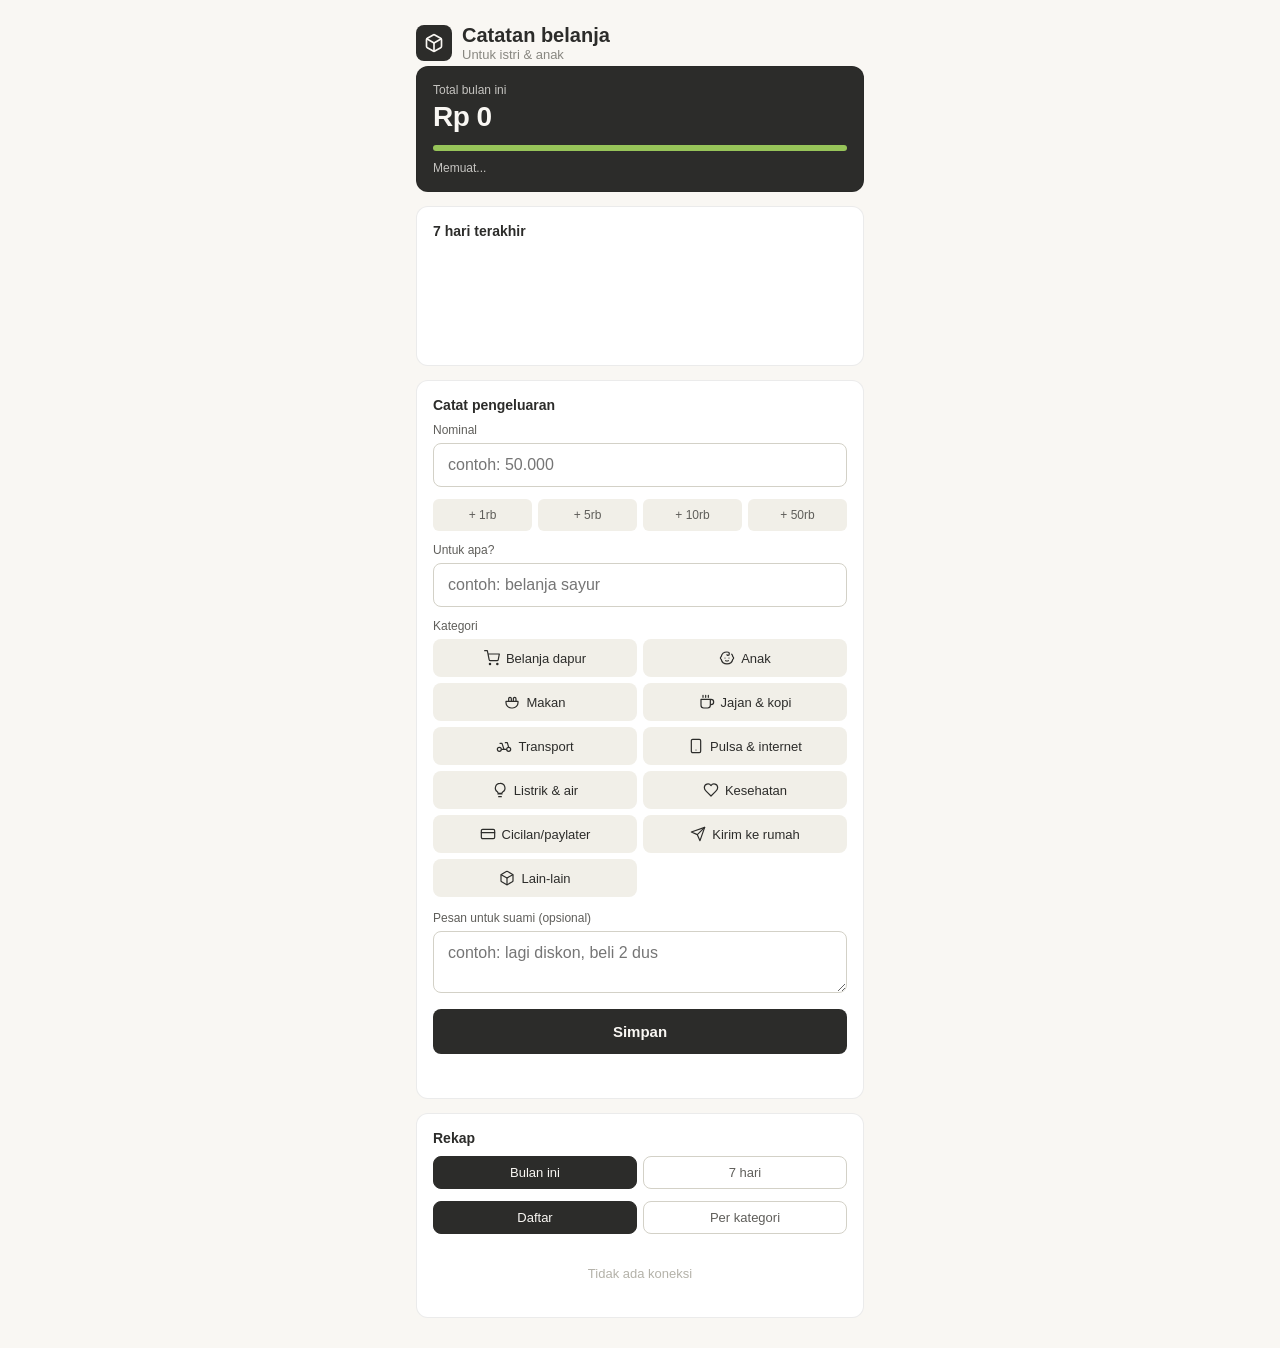
==== index.html @ 3387a4d3 "Add files via upload" ====
<!DOCTYPE html>
<html lang="id">
<head>
<meta charset="UTF-8">
<meta name="viewport" content="width=device-width, initial-scale=1.0, maximum-scale=1.0">
<meta name="theme-color" content="#2c2c2a">
<meta name="theme-color" content="#1a1a18" media="(prefers-color-scheme: dark)">
<title>Catatan Belanja</title>
<link rel="manifest" href="manifest.json">
<link rel="icon" type="image/svg+xml" href="icon.svg">
<link rel="apple-touch-icon" href="icon-192.svg">
<link rel="stylesheet" href="styles.css">
</head>
<body>

<div class="app-header">
  <div class="app-logo">
    <svg width="20" height="20" viewBox="0 0 24 24" fill="none" stroke="currentColor" stroke-width="2" stroke-linecap="round" stroke-linejoin="round"><path d="M21 16V8a2 2 0 0 0-1-1.7l-7-4a2 2 0 0 0-2 0l-7 4A2 2 0 0 0 3 8v8a2 2 0 0 0 1 1.7l7 4a2 2 0 0 0 2 0l7-4A2 2 0 0 0 21 16z"/><polyline points="3.3 7 12 12 20.7 7"/><line x1="12" y1="22" x2="12" y2="12"/></svg>
  </div>
  <div>
    <h1>Catatan belanja</h1>
    <p class="subtitle" style="margin: 0;">Untuk istri & anak</p>
  </div>
</div>

<!-- Summary -->
<div class="card card-elevated">
  <div class="summary-label" id="period-label">Total bulan ini</div>
  <div class="summary-amount" id="total">Rp 0</div>
  <div class="progress-bar"><div class="progress-fill" id="progress"></div></div>
  <div class="summary-meta" id="meta">Memuat...</div>
</div>

<!-- Chart -->
<div class="card">
  <div class="section-title">7 hari terakhir</div>
  <div class="chart-container" id="chart"></div>
</div>

<!-- Templates -->
<div class="card" id="templates-card" style="display: none;">
  <div class="section-title">Pengeluaran rutin</div>
  <div id="templates-list"></div>
</div>

<!-- Form input -->
<div class="card">
  <div class="section-title">Catat pengeluaran</div>
  
  <label>Nominal</label>
  <input type="text" id="amount" inputmode="numeric" placeholder="contoh: 50.000">
  <div class="quick-row">
    <button class="quick-btn" data-quick="1000">+ 1rb</button>
    <button class="quick-btn" data-quick="5000">+ 5rb</button>
    <button class="quick-btn" data-quick="10000">+ 10rb</button>
    <button class="quick-btn" data-quick="50000">+ 50rb</button>
  </div>
  
  <label>Untuk apa?</label>
  <input type="text" id="note" placeholder="contoh: belanja sayur">
  
  <label>Kategori</label>
  <div class="opt-grid" id="cats"></div>
  
  <label>Pesan untuk suami (opsional)</label>
  <textarea id="message" placeholder="contoh: lagi diskon, beli 2 dus" rows="2"></textarea>
  
  <button class="save-btn" id="save">Simpan</button>
  <div class="msg" id="msg"></div>
</div>

<!-- Rekap -->
<div class="card">
  <div class="section-title">Rekap</div>
  <div class="filter-row two">
    <button class="filter-btn active" data-period="month">Bulan ini</button>
    <button class="filter-btn" data-period="week">7 hari</button>
  </div>
  <div class="filter-row two">
    <button class="filter-btn active" data-view="list">Daftar</button>
    <button class="filter-btn" data-view="cat">Per kategori</button>
  </div>
  <div id="content"><div class="loading">Memuat data...</div></div>
</div>

<!-- Modal Edit -->
<div class="modal-overlay" id="edit-modal">
  <div class="modal">
    <div class="modal-header">
      <h2>Edit pengeluaran</h2>
      <button class="modal-close" onclick="closeEditModal()" aria-label="Tutup">
        <svg width="20" height="20" viewBox="0 0 24 24" fill="none" stroke="currentColor" stroke-width="2" stroke-linecap="round" stroke-linejoin="round"><line x1="18" y1="6" x2="6" y2="18"/><line x1="6" y1="18" x2="18" y2="6"/></svg>
      </button>
    </div>
    <label>Nominal</label>
    <input type="text" id="edit-amount" inputmode="numeric">
    
    <label>Untuk apa?</label>
    <input type="text" id="edit-note">
    
    <label>Kategori</label>
    <div class="opt-grid" id="edit-cats"></div>
    
    <label>Pesan untuk suami (opsional)</label>
    <textarea id="edit-message" rows="2"></textarea>
    
    <button class="save-btn" onclick="saveEdit()">Simpan perubahan</button>
    <div class="msg" id="edit-msg"></div>
  </div>
</div>

<script src="config.js"></script>
<script src="shared.js"></script>
<script>
let selectedCat = null;
let editSelectedCat = null;
let editingId = null;
let currentPeriod = 'month';
let currentView = 'list';
let cachedData = [];
let templates = [];

// ===== Build category buttons =====
function buildCatButtons(container, onSelect) {
  container.innerHTML = '';
  CATEGORIES.forEach(c => {
    const b = document.createElement('button');
    b.type = 'button';
    b.className = 'opt-btn';
    b.dataset.cat = c.id;
    b.innerHTML = iconHtml(c.icon, 16) + '<span>' + c.label + '</span>';
    b.onclick = () => {
      onSelect(c.id);
      container.querySelectorAll('.opt-btn').forEach(x => x.classList.remove('selected'));
      b.classList.add('selected');
    };
    container.appendChild(b);
  });
}
buildCatButtons(document.getElementById('cats'), id => { selectedCat = id; });
buildCatButtons(document.getElementById('edit-cats'), id => { editSelectedCat = id; });

// ===== Quick amount buttons + format =====
const amountInput = document.getElementById('amount');
initNumberInput(amountInput);
attachQuickButtons(document.querySelector('.quick-row'), amountInput);
initNumberInput(document.getElementById('edit-amount'));

// ===== Filters =====
document.querySelectorAll('[data-period]').forEach(btn => {
  btn.onclick = () => {
    currentPeriod = btn.dataset.period;
    document.querySelectorAll('[data-period]').forEach(b => b.classList.remove('active'));
    btn.classList.add('active');
    document.getElementById('period-label').textContent = 
      currentPeriod === 'month' ? 'Total bulan ini' : 'Total 7 hari terakhir';
    loadData();
  };
});

document.querySelectorAll('[data-view]').forEach(btn => {
  btn.onclick = () => {
    currentView = btn.dataset.view;
    document.querySelectorAll('[data-view]').forEach(b => b.classList.remove('active'));
    btn.classList.add('active');
    renderContent();
  };
});

// ===== Save expense =====
document.getElementById('save').onclick = async () => {
  const amount = parseNum(amountInput.value);
  const note = document.getElementById('note').value.trim();
  const message = document.getElementById('message').value.trim();
  const msg = document.getElementById('msg');
  const btn = document.getElementById('save');
  
  if (!amount) { msg.className = 'msg err'; msg.textContent = 'Nominal belum diisi'; return; }
  if (!selectedCat) { msg.className = 'msg err'; msg.textContent = 'Pilih kategori dulu'; return; }
  
  btn.disabled = true; btn.textContent = 'Menyimpan...';
  msg.textContent = '';
  
  try {
    const data = await apiPost({
      action: 'add',
      amount: amount,
      note: note || getCategoryMeta(selectedCat).label,
      category: selectedCat,
      location: 'rumah',
      who: NAMA_ISTRI,
      message: message
    });
    if (data.ok) {
      msg.className = 'msg ok'; msg.textContent = '✓ Tersimpan';
      amountInput.value = '';
      document.getElementById('note').value = '';
      document.getElementById('message').value = '';
      selectedCat = null;
      document.querySelectorAll('#cats .opt-btn').forEach(x => x.classList.remove('selected'));
      loadData();
      setTimeout(() => { msg.textContent = ''; }, 2000);
    } else {
      msg.className = 'msg err'; msg.textContent = 'Gagal: ' + (data.error || '');
    }
  } catch (e) {
    msg.className = 'msg err'; msg.textContent = 'Tidak ada koneksi';
  }
  btn.disabled = false; btn.textContent = 'Simpan';
};

// ===== Use template =====
async function useTemplate(tpl) {
  if (!confirm('Tambah "' + tpl.label + '" — ' + fmtRp(tpl.amount) + '?')) return;
  try {
    const data = await apiPost({
      action: 'add',
      amount: tpl.amount,
      note: tpl.note || tpl.label,
      category: tpl.category,
      location: 'rumah',
      who: NAMA_ISTRI,
      message: ''
    });
    if (data.ok) loadData();
  } catch (e) { alert('Gagal'); }
}

// ===== Load data =====
async function loadData() {
  document.getElementById('content').innerHTML = '<div class="loading">Memuat...</div>';
  try {
    const res = await apiGet({ type: 'expenses', scope: 'rumah', period: currentPeriod });
    if (res.ok) {
      cachedData = res.data;
      renderSummary();
      renderContent();
    }
  } catch (e) {
    document.getElementById('content').innerHTML = '<div class="empty">Tidak ada koneksi</div>';
  }
  loadChart();
  loadTemplates();
}

async function loadTemplates() {
  try {
    const res = await apiGet({ type: 'templates' });
    if (res.ok) {
      // hanya tampilkan template lokasi rumah
      templates = res.data.filter(t => t.location === 'rumah');
      renderTemplates();
    }
  } catch (e) {}
}

function renderTemplates() {
  const card = document.getElementById('templates-card');
  const list = document.getElementById('templates-list');
  if (templates.length === 0) {
    card.style.display = 'none';
    return;
  }
  card.style.display = 'block';
  list.innerHTML = templates.map(t => {
    const cat = getCategoryMeta(t.category);
    return '<button class="template-chip" onclick=\'useTemplate(' + JSON.stringify(t).replace(/'/g, "\\'") + ')\'>' +
      iconHtml(cat.icon, 14) + escapeHtml(t.label) + ' · ' + fmtRp(t.amount) + '</button>';
  }).join('');
}

async function loadChart() {
  try {
    const res = await apiGet({ type: 'summary', period: 'week' });
    if (!res.ok) return;
    // Hanya tampilkan total rumah saja per hari
    const expRes = await apiGet({ type: 'expenses', scope: 'rumah', period: 'week' });
    if (!expRes.ok) return;
    
    const days = res.daily.map(d => ({ date: d.date, total: 0 }));
    expRes.data.forEach(e => {
      const key = new Date(e.timestamp).toISOString().slice(0, 10);
      const day = days.find(d => d.date === key);
      if (day) day.total += e.amount;
    });
    
    const max = Math.max(...days.map(d => d.total), 1);
    const chartEl = document.getElementById('chart');
    chartEl.innerHTML = days.map(d => {
      const pct = (d.total / max) * 100;
      const dt = new Date(d.date);
      const dayLabel = ['Min', 'Sen', 'Sel', 'Rab', 'Kam', 'Jum', 'Sab'][dt.getDay()];
      return '<div class="chart-bar">' +
        (d.total > 0 ? '<div class="chart-bar-value">' + fmtNum(d.total / 1000) + 'rb</div>' : '') +
        '<div class="chart-bar-fill" style="height: ' + pct + '%;"></div>' +
        '<div class="chart-bar-label">' + dayLabel + '</div>' +
        '</div>';
    }).join('');
  } catch (e) {}
}

function renderSummary() {
  const total = cachedData.reduce((s, d) => s + d.amount, 0);
  document.getElementById('total').textContent = fmtRp(total);
  
  const budget = currentPeriod === 'month' ? BUDGET_RUMAH : Math.round(BUDGET_RUMAH * 7 / 30);
  const pct = Math.min(100, Math.round((total / budget) * 100));
  const fill = document.getElementById('progress');
  fill.style.width = pct + '%';
  if (pct >= 90) fill.style.background = 'var(--danger-bar)';
  else if (pct >= 70) fill.style.background = 'var(--warn-bar)';
  else fill.style.background = 'var(--green-bar)';
  
  document.getElementById('meta').textContent = 
    pct + '% dari budget ' + fmtRp(budget) + ' · ' + cachedData.length + ' transaksi';
}

function renderContent() {
  const c = document.getElementById('content');
  if (cachedData.length === 0) {
    c.innerHTML = '<div class="empty">Belum ada catatan periode ini</div>';
    return;
  }
  
  if (currentView === 'list') {
    c.innerHTML = cachedData.slice(0, 50).map(d => {
      const cat = getCategoryMeta(d.category);
      const dt = new Date(d.timestamp);
      const dateStr = fmtDate(d.timestamp) + ' ' + fmtTime(d.timestamp);
      return '<div class="row-item">' +
        '<div class="row-left">' +
          '<div class="row-title">' + iconHtml(cat.icon, 16) + escapeHtml(cat.label) + '</div>' +
          '<div class="row-meta">' + escapeHtml(d.note) + ' · ' + dateStr +
            (d.message ? ' <span class="badge badge-msg">' + iconHtml('chat', 10) + 'pesan</span>' : '') +
          '</div>' +
          (d.message ? '<div class="message-box">' + escapeHtml(d.message) + '</div>' : '') +
          '<div class="row-actions">' +
            '<button class="icon-btn" onclick="openEdit(\'' + d.id + '\')">' + iconHtml('edit', 12) + ' edit</button>' +
            '<button class="icon-btn danger" onclick="deleteItem(\'' + d.id + '\')">' + iconHtml('trash', 12) + ' hapus</button>' +
          '</div>' +
        '</div>' +
        '<div class="row-amount">' + fmtRp(d.amount) + '</div></div>';
    }).join('');
  } else {
    const byCat = {};
    cachedData.forEach(d => { byCat[d.category] = (byCat[d.category] || 0) + d.amount; });
    const total = cachedData.reduce((s, d) => s + d.amount, 0);
    const sorted = Object.entries(byCat).sort((a, b) => b[1] - a[1]);
    c.innerHTML = sorted.map(([cat, amt]) => {
      const meta = getCategoryMeta(cat);
      const pct = Math.round((amt / total) * 100);
      return '<div class="row-item"><div class="row-left">' +
        '<div class="row-title">' + iconHtml(meta.icon, 16) + escapeHtml(meta.label) + 
        ' <span style="font-size: 11px; color: var(--text-muted); font-weight: normal;">' + pct + '%</span></div>' +
        '</div><div class="row-amount">' + fmtRp(amt) + '</div></div>';
    }).join('');
  }
}

// ===== Edit modal =====
function openEdit(id) {
  const item = cachedData.find(d => d.id === id);
  if (!item) return;
  editingId = id;
  editSelectedCat = item.category;
  document.getElementById('edit-amount').value = Number(item.amount).toLocaleString('id-ID');
  document.getElementById('edit-note').value = item.note || '';
  document.getElementById('edit-message').value = item.message || '';
  document.querySelectorAll('#edit-cats .opt-btn').forEach(b => {
    b.classList.toggle('selected', b.dataset.cat === item.category);
  });
  document.getElementById('edit-modal').classList.add('show');
}

function closeEditModal() {
  document.getElementById('edit-modal').classList.remove('show');
  editingId = null;
}

async function saveEdit() {
  if (!editingId) return;
  const amount = parseNum(document.getElementById('edit-amount').value);
  const note = document.getElementById('edit-note').value.trim();
  const message = document.getElementById('edit-message').value.trim();
  const msg = document.getElementById('edit-msg');
  
  if (!amount) { msg.className = 'msg err'; msg.textContent = 'Nominal kosong'; return; }
  if (!editSelectedCat) { msg.className = 'msg err'; msg.textContent = 'Pilih kategori'; return; }
  
  try {
    const data = await apiPost({
      action: 'update',
      id: editingId,
      amount: amount,
      note: note,
      category: editSelectedCat,
      message: message
    });
    if (data.ok) {
      closeEditModal();
      loadData();
    } else {
      msg.className = 'msg err'; msg.textContent = 'Gagal';
    }
  } catch (e) { msg.className = 'msg err'; msg.textContent = 'Error koneksi'; }
}

async function deleteItem(id) {
  if (!confirm('Hapus catatan ini?')) return;
  try {
    const data = await apiPost({ action: 'delete', id: id });
    if (data.ok) loadData();
  } catch (e) { alert('Gagal'); }
}

// Init
if (API_URL === 'PASTE_URL_APPS_SCRIPT_KAMU_DI_SINI') {
  document.getElementById('content').innerHTML = 
    '<div class="empty">⚠️ API URL belum diset.<br>Edit file <code>config.js</code> dulu ya.</div>';
} else {
  loadData();
}
</script>
</body>
</html>
---- styles.css ----
/* ============================================
   EXPENSE TRACKER v2 - SHARED STYLES
   Dark mode auto via prefers-color-scheme
   ============================================ */

:root {
  --bg: #f9f7f3;
  --bg-card: #ffffff;
  --bg-elevated: #2c2c2a;
  --bg-input: #ffffff;
  --bg-muted: #f1efe8;
  --bg-modal: rgba(0, 0, 0, 0.5);
  --text: #2c2c2a;
  --text-secondary: #5f5e5a;
  --text-muted: #888780;
  --text-faint: #b4b2a9;
  --text-inverse: #f9f7f3;
  --border: rgba(0, 0, 0, 0.08);
  --border-strong: #d3d1c7;
  --accent: #2c2c2a;
  --success: #3b6d11;
  --warning: #ef9f27;
  --danger: #a32d2d;
  --danger-bg: #fcebeb;
  --info-bg: #e6f1fb;
  --info-text: #0c447c;
  --pink-bg: #fbeaf0;
  --pink-text: #72243e;
  --green-bar: #97c459;
  --warn-bar: #ef9f27;
  --danger-bar: #e24b4a;
}

@media (prefers-color-scheme: dark) {
  :root {
    --bg: #1a1a18;
    --bg-card: #2c2c2a;
    --bg-elevated: #444441;
    --bg-input: #2c2c2a;
    --bg-muted: #3a3a37;
    --bg-modal: rgba(0, 0, 0, 0.7);
    --text: #f1efe8;
    --text-secondary: #b4b2a9;
    --text-muted: #888780;
    --text-faint: #5f5e5a;
    --text-inverse: #2c2c2a;
    --border: rgba(255, 255, 255, 0.08);
    --border-strong: #5f5e5a;
    --accent: #f1efe8;
    --info-bg: #042c53;
    --info-text: #b5d4f4;
    --pink-bg: #4b1528;
    --pink-text: #f4c0d1;
    --danger-bg: #501313;
  }
}

* { box-sizing: border-box; -webkit-tap-highlight-color: transparent; }

body {
  font-family: -apple-system, BlinkMacSystemFont, 'Segoe UI', Roboto, sans-serif;
  margin: 0;
  padding: 16px;
  background: var(--bg);
  color: var(--text);
  max-width: 480px;
  margin: 0 auto;
  min-height: 100vh;
  -webkit-font-smoothing: antialiased;
}

h1 { font-size: 20px; font-weight: 600; margin: 8px 0 4px; }
h2 { font-size: 16px; font-weight: 600; margin: 0 0 12px; }

.subtitle { font-size: 13px; color: var(--text-muted); margin: 0 0 16px; }

.card {
  background: var(--bg-card);
  border-radius: 12px;
  padding: 16px;
  margin-bottom: 14px;
  border: 0.5px solid var(--border);
}

.card-elevated {
  background: var(--bg-elevated);
  color: var(--text-inverse);
}
.card-elevated * { color: inherit; }

.summary-label { font-size: 12px; opacity: 0.75; }
.summary-amount { font-size: 28px; font-weight: 600; margin: 4px 0 12px; letter-spacing: -0.5px; }
.summary-meta { font-size: 12px; opacity: 0.75; }

.progress-bar {
  height: 6px;
  background: rgba(255, 255, 255, 0.15);
  border-radius: 3px;
  overflow: hidden;
  margin: 10px 0;
}
.progress-fill {
  height: 100%;
  background: var(--green-bar);
  transition: width 0.3s, background 0.3s;
}

.split-row {
  display: grid;
  grid-template-columns: 1fr 1fr;
  gap: 10px;
  margin-top: 12px;
}
.split-box {
  background: rgba(255, 255, 255, 0.08);
  border-radius: 8px;
  padding: 10px 12px;
}
.split-label { font-size: 11px; opacity: 0.7; }
.split-value { font-size: 16px; font-weight: 600; margin-top: 2px; }

label {
  font-size: 12px;
  color: var(--text-secondary);
  display: block;
  margin-bottom: 6px;
  font-weight: 500;
}

input[type="number"], input[type="text"], input[type="password"], textarea, select {
  width: 100%;
  padding: 12px 14px;
  font-size: 16px;
  border: 1px solid var(--border-strong);
  border-radius: 8px;
  background: var(--bg-input);
  color: var(--text);
  margin-bottom: 12px;
  -webkit-appearance: none;
  font-family: inherit;
}
input:focus, textarea:focus, select:focus {
  outline: none;
  border-color: var(--accent);
}
textarea { resize: vertical; min-height: 60px; }

.quick-row {
  display: grid;
  grid-template-columns: repeat(4, 1fr);
  gap: 6px;
  margin-bottom: 12px;
}
.quick-btn {
  padding: 8px 4px;
  font-size: 12px;
  background: var(--bg-muted);
  border: 1px solid transparent;
  border-radius: 6px;
  color: var(--text-secondary);
  cursor: pointer;
  font-weight: 500;
}
.quick-btn:active { transform: scale(0.96); }

.opt-grid {
  display: grid;
  grid-template-columns: repeat(2, 1fr);
  gap: 6px;
  margin-bottom: 14px;
}
.opt-btn {
  padding: 10px 8px;
  font-size: 13px;
  background: var(--bg-muted);
  border: 1px solid transparent;
  border-radius: 8px;
  cursor: pointer;
  text-align: center;
  color: var(--text);
  transition: all 0.15s;
  display: flex;
  align-items: center;
  justify-content: center;
  gap: 6px;
  font-family: inherit;
}
.opt-btn svg { flex-shrink: 0; }
.opt-btn.selected {
  background: var(--accent);
  color: var(--text-inverse);
}

.save-btn {
  width: 100%;
  padding: 14px;
  font-size: 15px;
  font-weight: 600;
  background: var(--accent);
  color: var(--text-inverse);
  border: none;
  border-radius: 8px;
  cursor: pointer;
  font-family: inherit;
}
.save-btn:disabled { opacity: 0.5; }
.save-btn:active { transform: scale(0.98); }

.btn-secondary {
  padding: 10px 14px;
  font-size: 13px;
  background: transparent;
  border: 1px solid var(--border-strong);
  border-radius: 8px;
  color: var(--text);
  cursor: pointer;
  font-family: inherit;
}
.btn-secondary:active { transform: scale(0.98); }

.msg { font-size: 13px; margin-top: 10px; min-height: 18px; text-align: center; }
.msg.ok { color: var(--success); }
.msg.err { color: var(--danger); }

.section-title {
  font-size: 14px;
  font-weight: 600;
  margin: 0 0 10px;
}

.filter-row {
  display: grid;
  gap: 6px;
  margin-bottom: 12px;
}
.filter-row.two { grid-template-columns: repeat(2, 1fr); }
.filter-row.three { grid-template-columns: repeat(3, 1fr); }
.filter-btn {
  padding: 8px;
  font-size: 13px;
  background: transparent;
  border: 1px solid var(--border-strong);
  border-radius: 8px;
  cursor: pointer;
  color: var(--text-secondary);
  font-family: inherit;
}
.filter-btn.active {
  background: var(--accent);
  color: var(--text-inverse);
  border-color: var(--accent);
}

.row-item {
  display: flex;
  justify-content: space-between;
  align-items: flex-start;
  gap: 10px;
  padding: 12px 0;
  border-bottom: 0.5px solid var(--border);
  font-size: 14px;
}
.row-item:last-child { border-bottom: none; }
.row-left { flex: 1; min-width: 0; }
.row-title {
  display: flex;
  align-items: center;
  gap: 8px;
  font-weight: 500;
}
.row-meta {
  font-size: 11px;
  color: var(--text-muted);
  margin-top: 4px;
  display: flex;
  align-items: center;
  gap: 6px;
  flex-wrap: wrap;
}
.row-amount { font-weight: 600; white-space: nowrap; }

.badge {
  display: inline-flex;
  align-items: center;
  font-size: 10px;
  padding: 2px 6px;
  border-radius: 4px;
  font-weight: 500;
  white-space: nowrap;
}
.badge-rantau { background: var(--info-bg); color: var(--info-text); }
.badge-rumah { background: var(--pink-bg); color: var(--pink-text); }
.badge-msg { background: var(--bg-muted); color: var(--text-secondary); display: inline-flex; align-items: center; gap: 3px; }

.row-actions {
  display: flex;
  gap: 8px;
  margin-top: 4px;
}
.icon-btn {
  background: none;
  border: none;
  padding: 2px 4px;
  color: var(--text-muted);
  cursor: pointer;
  display: flex;
  align-items: center;
  gap: 3px;
  font-size: 11px;
  font-family: inherit;
}
.icon-btn:hover { color: var(--text); }
.icon-btn.danger { color: var(--danger); }

.message-box {
  background: var(--bg-muted);
  border-radius: 8px;
  padding: 8px 10px;
  margin-top: 6px;
  font-size: 12px;
  color: var(--text-secondary);
  border-left: 3px solid var(--border-strong);
}

.empty {
  color: var(--text-faint);
  text-align: center;
  padding: 20px 0;
  font-size: 13px;
}
.loading {
  text-align: center;
  padding: 16px;
  color: var(--text-muted);
  font-size: 13px;
}

/* Modal */
.modal-overlay {
  position: fixed;
  inset: 0;
  background: var(--bg-modal);
  display: none;
  align-items: flex-end;
  justify-content: center;
  z-index: 100;
  padding: 0;
}
.modal-overlay.show { display: flex; }
.modal {
  background: var(--bg-card);
  border-radius: 16px 16px 0 0;
  padding: 20px 16px 24px;
  width: 100%;
  max-width: 480px;
  max-height: 90vh;
  overflow-y: auto;
}
.modal-header {
  display: flex;
  justify-content: space-between;
  align-items: center;
  margin-bottom: 16px;
}
.modal-close {
  background: none;
  border: none;
  cursor: pointer;
  color: var(--text-secondary);
  padding: 4px;
}

/* Lock screen (admin) */
#lock-screen {
  position: fixed;
  inset: 0;
  background: var(--bg-elevated);
  display: flex;
  flex-direction: column;
  align-items: center;
  justify-content: center;
  z-index: 999;
  padding: 24px;
}
#lock-screen h2 { color: var(--text-inverse); margin-bottom: 16px; font-size: 22px; }
#lock-screen input { max-width: 280px; }
#lock-screen button {
  max-width: 280px;
  padding: 14px 24px;
  background: var(--text-inverse);
  color: var(--bg-elevated);
  border: none;
  border-radius: 8px;
  font-size: 15px;
  font-weight: 600;
  cursor: pointer;
  font-family: inherit;
}
#lock-screen .hint {
  color: var(--text-muted);
  font-size: 12px;
  margin-top: 12px;
  text-align: center;
}

/* Bar chart (7 hari) */
.chart-container {
  display: flex;
  align-items: flex-end;
  gap: 4px;
  height: 100px;
  padding: 8px 0;
}
.chart-bar {
  flex: 1;
  display: flex;
  flex-direction: column;
  align-items: center;
  justify-content: flex-end;
  height: 100%;
  position: relative;
}
.chart-bar-fill {
  width: 100%;
  background: var(--accent);
  border-radius: 4px 4px 0 0;
  min-height: 2px;
  transition: height 0.3s;
}
.chart-bar-label {
  font-size: 10px;
  color: var(--text-muted);
  margin-top: 4px;
}
.chart-bar-value {
  font-size: 9px;
  color: var(--text-secondary);
  position: absolute;
  bottom: 100%;
  margin-bottom: 2px;
  white-space: nowrap;
}

/* Logo header */
.app-header {
  display: flex;
  align-items: center;
  gap: 10px;
  margin: 8px 0 4px;
}
.app-logo {
  width: 36px;
  height: 36px;
  border-radius: 8px;
  background: var(--accent);
  color: var(--text-inverse);
  display: flex;
  align-items: center;
  justify-content: center;
  flex-shrink: 0;
}
.app-header h1 { margin: 0; }

/* Budget per kategori list */
.budget-row {
  display: flex;
  align-items: center;
  gap: 10px;
  padding: 10px 0;
  border-bottom: 0.5px solid var(--border);
}
.budget-info { flex: 1; min-width: 0; }
.budget-label {
  display: flex;
  align-items: center;
  gap: 8px;
  font-size: 14px;
  margin-bottom: 4px;
}
.budget-progress {
  height: 4px;
  background: var(--bg-muted);
  border-radius: 2px;
  overflow: hidden;
}
.budget-progress-fill { height: 100%; background: var(--green-bar); transition: width 0.3s; }
.budget-amount { font-size: 11px; color: var(--text-muted); margin-top: 2px; }

/* Template chips */
.template-chip {
  display: inline-flex;
  align-items: center;
  gap: 6px;
  padding: 8px 12px;
  background: var(--bg-muted);
  border: 1px solid transparent;
  border-radius: 16px;
  font-size: 12px;
  cursor: pointer;
  margin: 0 4px 6px 0;
  color: var(--text);
  font-family: inherit;
}
.template-chip:active { transform: scale(0.96); }
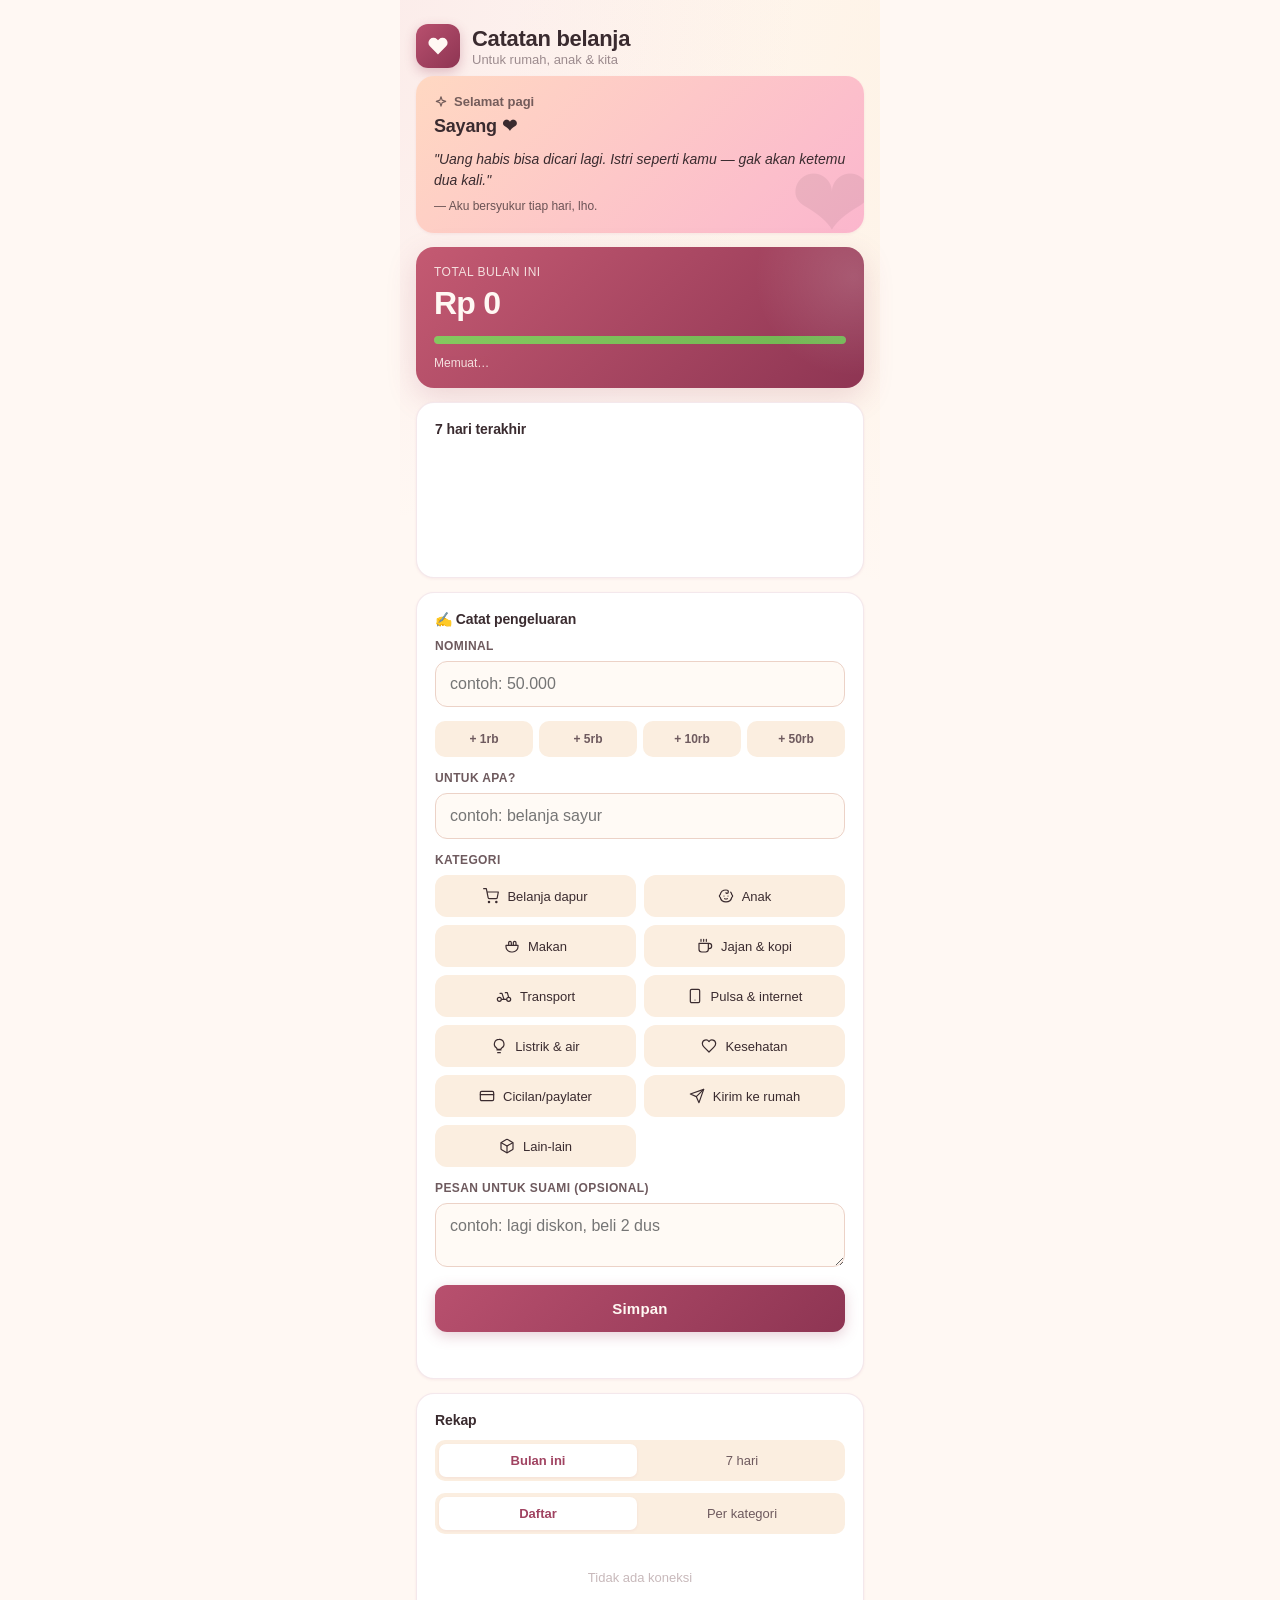
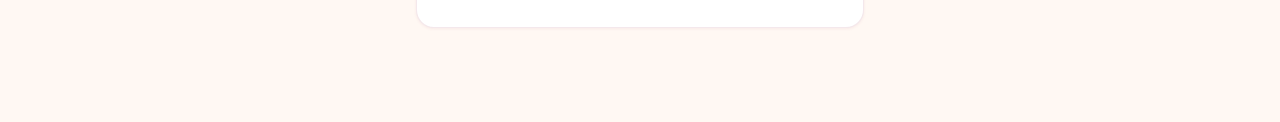
==== commit 58e4e541: "Add files via upload" ====
--- a/index.html
+++ b/index.html
@@ -3,8 +3,8 @@
 <head>
 <meta charset="UTF-8">
 <meta name="viewport" content="width=device-width, initial-scale=1.0, maximum-scale=1.0">
-<meta name="theme-color" content="#2c2c2a">
-<meta name="theme-color" content="#1a1a18" media="(prefers-color-scheme: dark)">
+<meta name="theme-color" content="#a04361">
+<meta name="theme-color" content="#1c1418" media="(prefers-color-scheme: dark)">
 <title>Catatan Belanja</title>
 <link rel="manifest" href="manifest.json">
 <link rel="icon" type="image/svg+xml" href="icon.svg">
@@ -15,12 +15,23 @@
 
 <div class="app-header">
   <div class="app-logo">
-    <svg width="20" height="20" viewBox="0 0 24 24" fill="none" stroke="currentColor" stroke-width="2" stroke-linecap="round" stroke-linejoin="round"><path d="M21 16V8a2 2 0 0 0-1-1.7l-7-4a2 2 0 0 0-2 0l-7 4A2 2 0 0 0 3 8v8a2 2 0 0 0 1 1.7l7 4a2 2 0 0 0 2 0l7-4A2 2 0 0 0 21 16z"/><polyline points="3.3 7 12 12 20.7 7"/><line x1="12" y1="22" x2="12" y2="12"/></svg>
+    <svg width="22" height="22" viewBox="0 0 24 24" fill="currentColor"><path d="M20.84 4.61a5.5 5.5 0 0 0-7.78 0L12 5.67l-1.06-1.06a5.5 5.5 0 0 0-7.78 7.78l1.06 1.06L12 21.23l7.78-7.78 1.06-1.06a5.5 5.5 0 0 0 0-7.78z"/></svg>
   </div>
   <div>
     <h1>Catatan belanja</h1>
-    <p class="subtitle" style="margin: 0;">Untuk istri & anak</p>
-  </div>
+    <p class="subtitle" style="margin: 0;">Untuk rumah, anak & kita</p>
+  </div>
+</div>
+
+<!-- Greeting / kalimat semangat -->
+<div class="card greeting-card" id="greeting-card">
+  <div class="greeting-sapaan">
+    <svg width="14" height="14" viewBox="0 0 24 24" fill="none" stroke="currentColor" stroke-width="2" stroke-linecap="round" stroke-linejoin="round"><path d="M12 3l1.9 5.8L20 11l-6.1 2.2L12 19l-1.9-5.8L4 11l6.1-2.2z"/></svg>
+    <span id="greeting-time">Selamat pagi</span>
+  </div>
+  <div class="greeting-name" id="greeting-name">Sayang ❤</div>
+  <div class="greeting-quote" id="greeting-quote">…</div>
+  <div class="greeting-sub" id="greeting-sub"></div>
 </div>
 
 <!-- Summary -->
@@ -28,7 +39,7 @@
   <div class="summary-label" id="period-label">Total bulan ini</div>
   <div class="summary-amount" id="total">Rp 0</div>
   <div class="progress-bar"><div class="progress-fill" id="progress"></div></div>
-  <div class="summary-meta" id="meta">Memuat...</div>
+  <div class="summary-meta" id="meta">Memuat…</div>
 </div>
 
 <!-- Chart -->
@@ -39,14 +50,14 @@
 
 <!-- Templates -->
 <div class="card" id="templates-card" style="display: none;">
-  <div class="section-title">Pengeluaran rutin</div>
+  <div class="section-title">Pengeluaran rutin · sekali tap</div>
   <div id="templates-list"></div>
 </div>
 
 <!-- Form input -->
 <div class="card">
-  <div class="section-title">Catat pengeluaran</div>
-  
+  <div class="section-title">✍ Catat pengeluaran</div>
+
   <label>Nominal</label>
   <input type="text" id="amount" inputmode="numeric" placeholder="contoh: 50.000">
   <div class="quick-row">
@@ -55,16 +66,16 @@
     <button class="quick-btn" data-quick="10000">+ 10rb</button>
     <button class="quick-btn" data-quick="50000">+ 50rb</button>
   </div>
-  
+
   <label>Untuk apa?</label>
   <input type="text" id="note" placeholder="contoh: belanja sayur">
-  
+
   <label>Kategori</label>
   <div class="opt-grid" id="cats"></div>
-  
+
   <label>Pesan untuk suami (opsional)</label>
   <textarea id="message" placeholder="contoh: lagi diskon, beli 2 dus" rows="2"></textarea>
-  
+
   <button class="save-btn" id="save">Simpan</button>
   <div class="msg" id="msg"></div>
 </div>
@@ -80,7 +91,7 @@
     <button class="filter-btn active" data-view="list">Daftar</button>
     <button class="filter-btn" data-view="cat">Per kategori</button>
   </div>
-  <div id="content"><div class="loading">Memuat data...</div></div>
+  <div id="content"><div class="loading">Memuat data</div></div>
 </div>
 
 <!-- Modal Edit -->
@@ -89,21 +100,21 @@
     <div class="modal-header">
       <h2>Edit pengeluaran</h2>
       <button class="modal-close" onclick="closeEditModal()" aria-label="Tutup">
-        <svg width="20" height="20" viewBox="0 0 24 24" fill="none" stroke="currentColor" stroke-width="2" stroke-linecap="round" stroke-linejoin="round"><line x1="18" y1="6" x2="6" y2="18"/><line x1="6" y1="18" x2="18" y2="6"/></svg>
+        <svg width="18" height="18" viewBox="0 0 24 24" fill="none" stroke="currentColor" stroke-width="2" stroke-linecap="round" stroke-linejoin="round"><line x1="18" y1="6" x2="6" y2="18"/><line x1="6" y1="18" x2="18" y2="6"/></svg>
       </button>
     </div>
     <label>Nominal</label>
     <input type="text" id="edit-amount" inputmode="numeric">
-    
+
     <label>Untuk apa?</label>
     <input type="text" id="edit-note">
-    
+
     <label>Kategori</label>
     <div class="opt-grid" id="edit-cats"></div>
-    
+
     <label>Pesan untuk suami (opsional)</label>
     <textarea id="edit-message" rows="2"></textarea>
-    
+
     <button class="save-btn" onclick="saveEdit()">Simpan perubahan</button>
     <div class="msg" id="edit-msg"></div>
   </div>
@@ -119,6 +130,27 @@
 let currentView = 'list';
 let cachedData = [];
 let templates = [];
+let isSaving = false;
+
+// ===== Greeting (kalimat semangat) =====
+function initGreeting() {
+  document.getElementById('greeting-time').textContent = getSapaan();
+  document.getElementById('greeting-name').innerHTML =
+    escapeHtml(typeof PANGGILAN_ISTRI !== 'undefined' ? PANGGILAN_ISTRI : 'Sayang') + ' ❤';
+  const k = getKalimatHariIni();
+  if (k) {
+    document.getElementById('greeting-quote').textContent = '"' + k.quote + '"';
+    document.getElementById('greeting-sub').textContent = '— ' + k.sub;
+  }
+  // Tap greeting card buat ganti kalimat random
+  document.getElementById('greeting-card').addEventListener('click', () => {
+    if (!KALIMAT_SEMANGAT || !KALIMAT_SEMANGAT.length) return;
+    const r = KALIMAT_SEMANGAT[Math.floor(Math.random() * KALIMAT_SEMANGAT.length)];
+    document.getElementById('greeting-quote').textContent = '"' + r.quote + '"';
+    document.getElementById('greeting-sub').textContent = '— ' + r.sub;
+    if (navigator.vibrate) navigator.vibrate(15);
+  });
+}
 
 // ===== Build category buttons =====
 function buildCatButtons(container, onSelect) {
@@ -128,11 +160,12 @@
     b.type = 'button';
     b.className = 'opt-btn';
     b.dataset.cat = c.id;
-    b.innerHTML = iconHtml(c.icon, 16) + '<span>' + c.label + '</span>';
+    b.innerHTML = iconHtml(c.icon, 16) + '<span>' + escapeHtml(c.label) + '</span>';
     b.onclick = () => {
       onSelect(c.id);
       container.querySelectorAll('.opt-btn').forEach(x => x.classList.remove('selected'));
       b.classList.add('selected');
+      if (navigator.vibrate) navigator.vibrate(10);
     };
     container.appendChild(b);
   });
@@ -152,7 +185,7 @@
     currentPeriod = btn.dataset.period;
     document.querySelectorAll('[data-period]').forEach(b => b.classList.remove('active'));
     btn.classList.add('active');
-    document.getElementById('period-label').textContent = 
+    document.getElementById('period-label').textContent =
       currentPeriod === 'month' ? 'Total bulan ini' : 'Total 7 hari terakhir';
     loadData();
   };
@@ -169,18 +202,20 @@
 
 // ===== Save expense =====
 document.getElementById('save').onclick = async () => {
+  if (isSaving) return;
   const amount = parseNum(amountInput.value);
   const note = document.getElementById('note').value.trim();
   const message = document.getElementById('message').value.trim();
   const msg = document.getElementById('msg');
   const btn = document.getElementById('save');
-  
+
   if (!amount) { msg.className = 'msg err'; msg.textContent = 'Nominal belum diisi'; return; }
   if (!selectedCat) { msg.className = 'msg err'; msg.textContent = 'Pilih kategori dulu'; return; }
-  
-  btn.disabled = true; btn.textContent = 'Menyimpan...';
+
+  isSaving = true;
+  btn.disabled = true; btn.textContent = 'Menyimpan…';
   msg.textContent = '';
-  
+
   try {
     const data = await apiPost({
       action: 'add',
@@ -192,26 +227,41 @@
       message: message
     });
     if (data.ok) {
-      msg.className = 'msg ok'; msg.textContent = '✓ Tersimpan';
+      // Floating heart animation
+      spawnHeart(btn);
+      toast('✓ Tersimpan, terima kasih ' + (typeof PANGGILAN_ISTRI !== 'undefined' ? PANGGILAN_ISTRI : 'Sayang') + ' ❤');
       amountInput.value = '';
       document.getElementById('note').value = '';
       document.getElementById('message').value = '';
       selectedCat = null;
       document.querySelectorAll('#cats .opt-btn').forEach(x => x.classList.remove('selected'));
       loadData();
-      setTimeout(() => { msg.textContent = ''; }, 2000);
     } else {
       msg.className = 'msg err'; msg.textContent = 'Gagal: ' + (data.error || '');
     }
   } catch (e) {
     msg.className = 'msg err'; msg.textContent = 'Tidak ada koneksi';
   }
+  isSaving = false;
   btn.disabled = false; btn.textContent = 'Simpan';
 };
 
+function spawnHeart(originEl) {
+  const rect = originEl.getBoundingClientRect();
+  const heart = document.createElement('div');
+  heart.className = 'floating-heart';
+  heart.textContent = '❤';
+  heart.style.left = (rect.left + rect.width / 2 - 14) + 'px';
+  heart.style.top = (rect.top - 10) + 'px';
+  document.body.appendChild(heart);
+  setTimeout(() => heart.remove(), 1500);
+  if (navigator.vibrate) navigator.vibrate([20, 30, 20]);
+}
+
 // ===== Use template =====
 async function useTemplate(tpl) {
-  if (!confirm('Tambah "' + tpl.label + '" — ' + fmtRp(tpl.amount) + '?')) return;
+  const ok = await confirmModal('Tambah "' + tpl.label + '" — ' + fmtRp(tpl.amount) + '?');
+  if (!ok) return;
   try {
     const data = await apiPost({
       action: 'add',
@@ -222,13 +272,14 @@
       who: NAMA_ISTRI,
       message: ''
     });
-    if (data.ok) loadData();
-  } catch (e) { alert('Gagal'); }
+    if (data.ok) { toast('✓ Tersimpan'); loadData(); }
+    else toast('Gagal menyimpan', 'err');
+  } catch (e) { toast('Tidak ada koneksi', 'err'); }
 }
 
 // ===== Load data =====
 async function loadData() {
-  document.getElementById('content').innerHTML = '<div class="loading">Memuat...</div>';
+  document.getElementById('content').innerHTML = '<div class="loading">Memuat</div>';
   try {
     const res = await apiGet({ type: 'expenses', scope: 'rumah', period: currentPeriod });
     if (res.ok) {
@@ -247,7 +298,6 @@
   try {
     const res = await apiGet({ type: 'templates' });
     if (res.ok) {
-      // hanya tampilkan template lokasi rumah
       templates = res.data.filter(t => t.location === 'rumah');
       renderTemplates();
     }
@@ -262,35 +312,45 @@
     return;
   }
   card.style.display = 'block';
-  list.innerHTML = templates.map(t => {
+  list.innerHTML = '';
+  templates.forEach((t, i) => {
     const cat = getCategoryMeta(t.category);
-    return '<button class="template-chip" onclick=\'useTemplate(' + JSON.stringify(t).replace(/'/g, "\\'") + ')\'>' +
-      iconHtml(cat.icon, 14) + escapeHtml(t.label) + ' · ' + fmtRp(t.amount) + '</button>';
-  }).join('');
+    const btn = document.createElement('button');
+    btn.className = 'template-chip';
+    btn.dataset.idx = i;
+    btn.innerHTML = iconHtml(cat.icon, 14) + escapeHtml(t.label) + ' · ' + fmtRp(t.amount);
+    btn.onclick = () => useTemplate(templates[i]);
+    list.appendChild(btn);
+  });
 }
 
 async function loadChart() {
   try {
-    const res = await apiGet({ type: 'summary', period: 'week' });
-    if (!res.ok) return;
-    // Hanya tampilkan total rumah saja per hari
+    // Pakai expenses scope=rumah supaya chart istri = pengeluaran rumah saja
     const expRes = await apiGet({ type: 'expenses', scope: 'rumah', period: 'week' });
     if (!expRes.ok) return;
-    
-    const days = res.daily.map(d => ({ date: d.date, total: 0 }));
+
+    // Build 7 hari terakhir lokal
+    const today = new Date();
+    const days = [];
+    for (let i = 6; i >= 0; i--) {
+      const d = new Date(today.getFullYear(), today.getMonth(), today.getDate() - i);
+      days.push({ date: localDateKey(d), total: 0, isToday: i === 0 });
+    }
+
     expRes.data.forEach(e => {
-      const key = new Date(e.timestamp).toISOString().slice(0, 10);
+      const key = localDateKey(e.timestamp);
       const day = days.find(d => d.date === key);
       if (day) day.total += e.amount;
     });
-    
+
     const max = Math.max(...days.map(d => d.total), 1);
     const chartEl = document.getElementById('chart');
     chartEl.innerHTML = days.map(d => {
       const pct = (d.total / max) * 100;
-      const dt = new Date(d.date);
+      const dt = new Date(d.date + 'T00:00:00');
       const dayLabel = ['Min', 'Sen', 'Sel', 'Rab', 'Kam', 'Jum', 'Sab'][dt.getDay()];
-      return '<div class="chart-bar">' +
+      return '<div class="chart-bar' + (d.isToday ? ' today' : '') + '">' +
         (d.total > 0 ? '<div class="chart-bar-value">' + fmtNum(d.total / 1000) + 'rb</div>' : '') +
         '<div class="chart-bar-fill" style="height: ' + pct + '%;"></div>' +
         '<div class="chart-bar-label">' + dayLabel + '</div>' +
@@ -302,7 +362,7 @@
 function renderSummary() {
   const total = cachedData.reduce((s, d) => s + d.amount, 0);
   document.getElementById('total').textContent = fmtRp(total);
-  
+
   const budget = currentPeriod === 'month' ? BUDGET_RUMAH : Math.round(BUDGET_RUMAH * 7 / 30);
   const pct = Math.min(100, Math.round((total / budget) * 100));
   const fill = document.getElementById('progress');
@@ -310,22 +370,23 @@
   if (pct >= 90) fill.style.background = 'var(--danger-bar)';
   else if (pct >= 70) fill.style.background = 'var(--warn-bar)';
   else fill.style.background = 'var(--green-bar)';
-  
-  document.getElementById('meta').textContent = 
-    pct + '% dari budget ' + fmtRp(budget) + ' · ' + cachedData.length + ' transaksi';
+
+  let metaText = pct + '% dari budget ' + fmtRp(budget) + ' · ' + cachedData.length + ' transaksi';
+  if (pct < 50 && cachedData.length > 0) metaText += ' · hemat banget 👏';
+  else if (pct >= 90) metaText += ' · hati-hati ya';
+  document.getElementById('meta').textContent = metaText;
 }
 
 function renderContent() {
   const c = document.getElementById('content');
   if (cachedData.length === 0) {
-    c.innerHTML = '<div class="empty">Belum ada catatan periode ini</div>';
+    c.innerHTML = '<div class="empty">Belum ada catatan periode ini<br><span style="font-size:11px;">Yuk mulai catat pengeluaran pertama</span></div>';
     return;
   }
-  
+
   if (currentView === 'list') {
     c.innerHTML = cachedData.slice(0, 50).map(d => {
       const cat = getCategoryMeta(d.category);
-      const dt = new Date(d.timestamp);
       const dateStr = fmtDate(d.timestamp) + ' ' + fmtTime(d.timestamp);
       return '<div class="row-item">' +
         '<div class="row-left">' +
@@ -335,12 +396,21 @@
           '</div>' +
           (d.message ? '<div class="message-box">' + escapeHtml(d.message) + '</div>' : '') +
           '<div class="row-actions">' +
-            '<button class="icon-btn" onclick="openEdit(\'' + d.id + '\')">' + iconHtml('edit', 12) + ' edit</button>' +
-            '<button class="icon-btn danger" onclick="deleteItem(\'' + d.id + '\')">' + iconHtml('trash', 12) + ' hapus</button>' +
+            '<button class="icon-btn" data-act="edit" data-id="' + escapeHtml(d.id) + '">' + iconHtml('edit', 12) + ' edit</button>' +
+            '<button class="icon-btn danger" data-act="del" data-id="' + escapeHtml(d.id) + '">' + iconHtml('trash', 12) + ' hapus</button>' +
           '</div>' +
         '</div>' +
         '<div class="row-amount">' + fmtRp(d.amount) + '</div></div>';
     }).join('');
+
+    // Bind actions (no inline onclick)
+    c.querySelectorAll('[data-act]').forEach(btn => {
+      btn.onclick = () => {
+        const id = btn.dataset.id;
+        if (btn.dataset.act === 'edit') openEdit(id);
+        else if (btn.dataset.act === 'del') deleteItem(id);
+      };
+    });
   } else {
     const byCat = {};
     cachedData.forEach(d => { byCat[d.category] = (byCat[d.category] || 0) + d.amount; });
@@ -350,8 +420,9 @@
       const meta = getCategoryMeta(cat);
       const pct = Math.round((amt / total) * 100);
       return '<div class="row-item"><div class="row-left">' +
-        '<div class="row-title">' + iconHtml(meta.icon, 16) + escapeHtml(meta.label) + 
+        '<div class="row-title">' + iconHtml(meta.icon, 16) + escapeHtml(meta.label) +
         ' <span style="font-size: 11px; color: var(--text-muted); font-weight: normal;">' + pct + '%</span></div>' +
+        '<div class="budget-progress" style="margin-top:6px;"><div class="budget-progress-fill" style="width:' + pct + '%"></div></div>' +
         '</div><div class="row-amount">' + fmtRp(amt) + '</div></div>';
     }).join('');
   }
@@ -383,10 +454,10 @@
   const note = document.getElementById('edit-note').value.trim();
   const message = document.getElementById('edit-message').value.trim();
   const msg = document.getElementById('edit-msg');
-  
+
   if (!amount) { msg.className = 'msg err'; msg.textContent = 'Nominal kosong'; return; }
   if (!editSelectedCat) { msg.className = 'msg err'; msg.textContent = 'Pilih kategori'; return; }
-  
+
   try {
     const data = await apiPost({
       action: 'update',
@@ -398,6 +469,7 @@
     });
     if (data.ok) {
       closeEditModal();
+      toast('✓ Diperbarui');
       loadData();
     } else {
       msg.className = 'msg err'; msg.textContent = 'Gagal';
@@ -406,17 +478,24 @@
 }
 
 async function deleteItem(id) {
-  if (!confirm('Hapus catatan ini?')) return;
+  const ok = await confirmModal('Hapus catatan ini?');
+  if (!ok) return;
   try {
     const data = await apiPost({ action: 'delete', id: id });
-    if (data.ok) loadData();
-  } catch (e) { alert('Gagal'); }
-}
+    if (data.ok) { toast('Dihapus'); loadData(); }
+  } catch (e) { toast('Gagal', 'err'); }
+}
+
+// Tutup modal kalau tap luar area
+document.getElementById('edit-modal').addEventListener('click', e => {
+  if (e.target.id === 'edit-modal') closeEditModal();
+});
 
 // Init
-if (API_URL === 'PASTE_URL_APPS_SCRIPT_KAMU_DI_SINI') {
-  document.getElementById('content').innerHTML = 
-    '<div class="empty">⚠️ API URL belum diset.<br>Edit file <code>config.js</code> dulu ya.</div>';
+initGreeting();
+if (typeof API_URL === 'undefined' || !API_URL || API_URL.includes('PASTE_URL')) {
+  document.getElementById('content').innerHTML =
+    '<div class="empty">⚠ API URL belum diset.<br>Edit file <code>config.js</code> dulu ya.</div>';
 } else {
   loadData();
 }
--- a/styles.css
+++ b/styles.css
@@ -1,147 +1,263 @@
 /* ============================================
-   EXPENSE TRACKER v2 - SHARED STYLES
+   EXPENSE TRACKER v3 — Warm & Loving Design
+   Tema: rose-gold + cream, hangat, romantis
    Dark mode auto via prefers-color-scheme
    ============================================ */
 
 :root {
-  --bg: #f9f7f3;
+  /* Brand & semantic */
+  --bg: #fff8f3;
+  --bg-soft: #fdeee2;
   --bg-card: #ffffff;
-  --bg-elevated: #2c2c2a;
-  --bg-input: #ffffff;
-  --bg-muted: #f1efe8;
-  --bg-modal: rgba(0, 0, 0, 0.5);
-  --text: #2c2c2a;
-  --text-secondary: #5f5e5a;
-  --text-muted: #888780;
-  --text-faint: #b4b2a9;
-  --text-inverse: #f9f7f3;
-  --border: rgba(0, 0, 0, 0.08);
-  --border-strong: #d3d1c7;
-  --accent: #2c2c2a;
-  --success: #3b6d11;
-  --warning: #ef9f27;
-  --danger: #a32d2d;
-  --danger-bg: #fcebeb;
-  --info-bg: #e6f1fb;
-  --info-text: #0c447c;
-  --pink-bg: #fbeaf0;
-  --pink-text: #72243e;
-  --green-bar: #97c459;
-  --warn-bar: #ef9f27;
-  --danger-bar: #e24b4a;
+  --bg-elevated: linear-gradient(135deg, #c45a72 0%, #8e3553 100%);
+  --bg-elevated-flat: #a04361;
+  --bg-input: #fffaf5;
+  --bg-muted: #fbeee0;
+  --bg-modal: rgba(70, 25, 40, 0.55);
+
+  --text: #3a2b2f;
+  --text-secondary: #6e5a5e;
+  --text-muted: #9c8b8e;
+  --text-faint: #c8b9bb;
+  --text-inverse: #fff8f3;
+
+  --border: rgba(160, 67, 97, 0.12);
+  --border-strong: #ecd2c7;
+
+  --accent: #a04361;            /* rose-gold deep */
+  --accent-soft: #d97a92;
+  --accent-light: #fce5ec;
+
+  --success: #4d8b3a;
+  --warning: #e09b3a;
+  --danger: #c4493d;
+  --danger-bg: #fde6e3;
+  --info-bg: #e3eef7;
+  --info-text: #2c5887;
+  --pink-bg: #fbe1ea;
+  --pink-text: #8e3553;
+
+  --green-bar: linear-gradient(90deg, #84c95f, #5fa247);
+  --warn-bar: linear-gradient(90deg, #f3b956, #e09b3a);
+  --danger-bar: linear-gradient(90deg, #e87265, #c4493d);
+
+  --shadow-sm: 0 1px 3px rgba(160, 67, 97, 0.08);
+  --shadow-md: 0 4px 14px rgba(160, 67, 97, 0.10);
+  --shadow-lg: 0 10px 30px rgba(160, 67, 97, 0.18);
 }
 
 @media (prefers-color-scheme: dark) {
   :root {
-    --bg: #1a1a18;
-    --bg-card: #2c2c2a;
-    --bg-elevated: #444441;
-    --bg-input: #2c2c2a;
-    --bg-muted: #3a3a37;
+    --bg: #1c1418;
+    --bg-soft: #281a20;
+    --bg-card: #2a1d22;
+    --bg-elevated: linear-gradient(135deg, #6e2540 0%, #3d1428 100%);
+    --bg-elevated-flat: #4d1a30;
+    --bg-input: #2a1d22;
+    --bg-muted: #3a2730;
     --bg-modal: rgba(0, 0, 0, 0.7);
-    --text: #f1efe8;
-    --text-secondary: #b4b2a9;
-    --text-muted: #888780;
-    --text-faint: #5f5e5a;
-    --text-inverse: #2c2c2a;
-    --border: rgba(255, 255, 255, 0.08);
-    --border-strong: #5f5e5a;
-    --accent: #f1efe8;
-    --info-bg: #042c53;
+
+    --text: #f5e6e9;
+    --text-secondary: #c9b3b8;
+    --text-muted: #8e7a80;
+    --text-faint: #6a585d;
+    --text-inverse: #fff8f3;
+
+    --border: rgba(255, 255, 255, 0.06);
+    --border-strong: #4a3338;
+
+    --accent: #e88aa3;
+    --accent-soft: #c45a72;
+    --accent-light: #3a1e2a;
+
+    --info-bg: #1a3252;
     --info-text: #b5d4f4;
-    --pink-bg: #4b1528;
+    --pink-bg: #3e1a28;
     --pink-text: #f4c0d1;
-    --danger-bg: #501313;
+    --danger-bg: #3a1817;
+
+    --shadow-sm: 0 1px 3px rgba(0, 0, 0, 0.4);
+    --shadow-md: 0 4px 14px rgba(0, 0, 0, 0.5);
+    --shadow-lg: 0 10px 30px rgba(0, 0, 0, 0.6);
   }
 }
 
 * { box-sizing: border-box; -webkit-tap-highlight-color: transparent; }
 
+html { background: var(--bg); }
+
 body {
-  font-family: -apple-system, BlinkMacSystemFont, 'Segoe UI', Roboto, sans-serif;
-  margin: 0;
-  padding: 16px;
+  font-family: -apple-system, BlinkMacSystemFont, 'Segoe UI', 'Inter', Roboto, sans-serif;
+  margin: 0 auto;
+  padding: 16px 16px 80px;
   background: var(--bg);
+  background-image:
+    radial-gradient(circle at 20% 0%, rgba(217, 122, 146, 0.12) 0%, transparent 40%),
+    radial-gradient(circle at 80% 10%, rgba(243, 185, 86, 0.10) 0%, transparent 40%);
+  background-attachment: fixed;
   color: var(--text);
   max-width: 480px;
-  margin: 0 auto;
   min-height: 100vh;
   -webkit-font-smoothing: antialiased;
 }
 
-h1 { font-size: 20px; font-weight: 600; margin: 8px 0 4px; }
-h2 { font-size: 16px; font-weight: 600; margin: 0 0 12px; }
+h1 { font-size: 22px; font-weight: 700; margin: 8px 0 4px; letter-spacing: -0.3px; }
+h2 { font-size: 17px; font-weight: 600; margin: 0 0 12px; }
 
 .subtitle { font-size: 13px; color: var(--text-muted); margin: 0 0 16px; }
 
+/* ===== Cards ===== */
 .card {
   background: var(--bg-card);
-  border-radius: 12px;
-  padding: 16px;
+  border-radius: 18px;
+  padding: 18px;
   margin-bottom: 14px;
-  border: 0.5px solid var(--border);
+  border: 1px solid var(--border);
+  box-shadow: var(--shadow-sm);
+  position: relative;
 }
 
 .card-elevated {
   background: var(--bg-elevated);
+  background-color: var(--bg-elevated-flat); /* fallback */
   color: var(--text-inverse);
+  border: none;
+  box-shadow: var(--shadow-lg);
+  overflow: hidden;
 }
 .card-elevated * { color: inherit; }
-
-.summary-label { font-size: 12px; opacity: 0.75; }
-.summary-amount { font-size: 28px; font-weight: 600; margin: 4px 0 12px; letter-spacing: -0.5px; }
-.summary-meta { font-size: 12px; opacity: 0.75; }
+.card-elevated::before {
+  content: '';
+  position: absolute;
+  top: -50%; right: -20%;
+  width: 200px; height: 200px;
+  background: radial-gradient(circle, rgba(255,255,255,0.15), transparent 70%);
+  pointer-events: none;
+}
+
+/* ===== Greeting card (kalimat semangat) ===== */
+.greeting-card {
+  background: linear-gradient(135deg, #ffd8c2 0%, #fbb6ce 100%);
+  border: none;
+  color: #3a2b2f;
+  padding: 18px 18px 20px;
+  position: relative;
+  overflow: hidden;
+}
+.greeting-card::after {
+  content: '❤';
+  position: absolute;
+  bottom: -20px; right: -10px;
+  font-size: 100px;
+  opacity: 0.08;
+  line-height: 1;
+}
+.greeting-sapaan {
+  font-size: 13px;
+  font-weight: 600;
+  opacity: 0.7;
+  display: flex;
+  align-items: center;
+  gap: 6px;
+  margin-bottom: 6px;
+}
+.greeting-name {
+  font-size: 18px;
+  font-weight: 700;
+  margin-bottom: 12px;
+  letter-spacing: -0.2px;
+}
+.greeting-quote {
+  font-size: 14px;
+  line-height: 1.5;
+  font-style: italic;
+  margin-bottom: 8px;
+  position: relative;
+  z-index: 1;
+}
+.greeting-sub {
+  font-size: 12px;
+  opacity: 0.75;
+  position: relative;
+  z-index: 1;
+}
+
+@media (prefers-color-scheme: dark) {
+  .greeting-card {
+    background: linear-gradient(135deg, #5a2a3e 0%, #7a3a2c 100%);
+    color: #ffe8e0;
+  }
+}
+
+/* ===== Summary ===== */
+.summary-label { font-size: 12px; opacity: 0.85; font-weight: 500; text-transform: uppercase; letter-spacing: 0.5px; }
+.summary-amount {
+  font-size: 32px;
+  font-weight: 700;
+  margin: 6px 0 14px;
+  letter-spacing: -0.8px;
+  font-variant-numeric: tabular-nums;
+}
+.summary-meta { font-size: 12px; opacity: 0.85; }
 
 .progress-bar {
-  height: 6px;
-  background: rgba(255, 255, 255, 0.15);
-  border-radius: 3px;
+  height: 8px;
+  background: rgba(255, 255, 255, 0.18);
+  border-radius: 6px;
   overflow: hidden;
-  margin: 10px 0;
+  margin: 12px 0;
 }
 .progress-fill {
   height: 100%;
   background: var(--green-bar);
-  transition: width 0.3s, background 0.3s;
+  background-size: 200% 100%;
+  border-radius: 6px;
+  transition: width 0.5s cubic-bezier(0.22, 1, 0.36, 1), background 0.3s;
 }
 
 .split-row {
   display: grid;
   grid-template-columns: 1fr 1fr;
   gap: 10px;
-  margin-top: 12px;
+  margin-top: 14px;
 }
 .split-box {
-  background: rgba(255, 255, 255, 0.08);
-  border-radius: 8px;
-  padding: 10px 12px;
-}
-.split-label { font-size: 11px; opacity: 0.7; }
-.split-value { font-size: 16px; font-weight: 600; margin-top: 2px; }
-
+  background: rgba(255, 255, 255, 0.12);
+  border-radius: 12px;
+  padding: 12px 14px;
+  backdrop-filter: blur(10px);
+}
+.split-label { font-size: 11px; opacity: 0.85; font-weight: 500; }
+.split-value { font-size: 17px; font-weight: 700; margin-top: 4px; font-variant-numeric: tabular-nums; }
+
+/* ===== Forms ===== */
 label {
   font-size: 12px;
   color: var(--text-secondary);
   display: block;
-  margin-bottom: 6px;
-  font-weight: 500;
+  margin-bottom: 8px;
+  font-weight: 600;
+  text-transform: uppercase;
+  letter-spacing: 0.4px;
 }
 
 input[type="number"], input[type="text"], input[type="password"], textarea, select {
   width: 100%;
-  padding: 12px 14px;
+  padding: 13px 14px;
   font-size: 16px;
-  border: 1px solid var(--border-strong);
-  border-radius: 8px;
+  border: 1.5px solid var(--border-strong);
+  border-radius: 12px;
   background: var(--bg-input);
   color: var(--text);
-  margin-bottom: 12px;
+  margin-bottom: 14px;
   -webkit-appearance: none;
   font-family: inherit;
+  transition: border-color 0.15s, box-shadow 0.15s;
 }
 input:focus, textarea:focus, select:focus {
   outline: none;
   border-color: var(--accent);
+  box-shadow: 0 0 0 3px rgba(160, 67, 97, 0.12);
 }
 textarea { resize: vertical; min-height: 60px; }
 
@@ -149,115 +265,147 @@
   display: grid;
   grid-template-columns: repeat(4, 1fr);
   gap: 6px;
-  margin-bottom: 12px;
+  margin-bottom: 14px;
 }
 .quick-btn {
-  padding: 8px 4px;
+  padding: 10px 4px;
   font-size: 12px;
   background: var(--bg-muted);
-  border: 1px solid transparent;
-  border-radius: 6px;
+  border: 1.5px solid transparent;
+  border-radius: 10px;
   color: var(--text-secondary);
   cursor: pointer;
-  font-weight: 500;
-}
-.quick-btn:active { transform: scale(0.96); }
+  font-weight: 600;
+  font-family: inherit;
+  transition: all 0.15s;
+}
+.quick-btn:active {
+  transform: scale(0.94);
+  background: var(--accent-light);
+  border-color: var(--accent-soft);
+  color: var(--accent);
+}
 
 .opt-grid {
   display: grid;
   grid-template-columns: repeat(2, 1fr);
-  gap: 6px;
+  gap: 8px;
   margin-bottom: 14px;
 }
 .opt-btn {
-  padding: 10px 8px;
+  padding: 12px 8px;
   font-size: 13px;
   background: var(--bg-muted);
-  border: 1px solid transparent;
-  border-radius: 8px;
+  border: 1.5px solid transparent;
+  border-radius: 12px;
   cursor: pointer;
   text-align: center;
   color: var(--text);
-  transition: all 0.15s;
+  transition: all 0.15s ease;
   display: flex;
   align-items: center;
   justify-content: center;
-  gap: 6px;
-  font-family: inherit;
+  gap: 8px;
+  font-family: inherit;
+  font-weight: 500;
 }
 .opt-btn svg { flex-shrink: 0; }
+.opt-btn:active { transform: scale(0.97); }
 .opt-btn.selected {
   background: var(--accent);
   color: var(--text-inverse);
+  border-color: var(--accent);
+  box-shadow: 0 4px 12px rgba(160, 67, 97, 0.3);
+  transform: translateY(-1px);
 }
 
 .save-btn {
   width: 100%;
-  padding: 14px;
+  padding: 15px;
   font-size: 15px;
-  font-weight: 600;
-  background: var(--accent);
+  font-weight: 700;
+  background: linear-gradient(135deg, #b8506e 0%, #8e3553 100%);
   color: var(--text-inverse);
   border: none;
-  border-radius: 8px;
-  cursor: pointer;
-  font-family: inherit;
-}
-.save-btn:disabled { opacity: 0.5; }
-.save-btn:active { transform: scale(0.98); }
+  border-radius: 12px;
+  cursor: pointer;
+  font-family: inherit;
+  letter-spacing: 0.2px;
+  box-shadow: 0 4px 14px rgba(160, 67, 97, 0.25);
+  transition: transform 0.15s, box-shadow 0.15s;
+}
+.save-btn:disabled { opacity: 0.6; }
+.save-btn:active {
+  transform: scale(0.98);
+  box-shadow: 0 2px 8px rgba(160, 67, 97, 0.25);
+}
 
 .btn-secondary {
-  padding: 10px 14px;
+  padding: 11px 14px;
   font-size: 13px;
-  background: transparent;
-  border: 1px solid var(--border-strong);
-  border-radius: 8px;
+  background: var(--bg-card);
+  border: 1.5px solid var(--border-strong);
+  border-radius: 10px;
   color: var(--text);
   cursor: pointer;
   font-family: inherit;
-}
-.btn-secondary:active { transform: scale(0.98); }
-
-.msg { font-size: 13px; margin-top: 10px; min-height: 18px; text-align: center; }
+  font-weight: 500;
+  transition: all 0.15s;
+}
+.btn-secondary:active {
+  transform: scale(0.98);
+  background: var(--bg-muted);
+}
+
+.msg { font-size: 13px; margin-top: 10px; min-height: 18px; text-align: center; font-weight: 500; }
 .msg.ok { color: var(--success); }
 .msg.err { color: var(--danger); }
 
 .section-title {
   font-size: 14px;
-  font-weight: 600;
-  margin: 0 0 10px;
-}
-
+  font-weight: 700;
+  margin: 0 0 12px;
+  letter-spacing: -0.1px;
+}
+
+/* ===== Filters ===== */
 .filter-row {
   display: grid;
   gap: 6px;
   margin-bottom: 12px;
+  background: var(--bg-muted);
+  padding: 4px;
+  border-radius: 10px;
 }
 .filter-row.two { grid-template-columns: repeat(2, 1fr); }
 .filter-row.three { grid-template-columns: repeat(3, 1fr); }
 .filter-btn {
-  padding: 8px;
+  padding: 9px 6px;
   font-size: 13px;
   background: transparent;
-  border: 1px solid var(--border-strong);
-  border-radius: 8px;
+  border: none;
+  border-radius: 7px;
   cursor: pointer;
   color: var(--text-secondary);
   font-family: inherit;
+  font-weight: 500;
+  transition: all 0.15s;
 }
 .filter-btn.active {
-  background: var(--accent);
-  color: var(--text-inverse);
-  border-color: var(--accent);
-}
-
+  background: var(--bg-card);
+  color: var(--accent);
+  font-weight: 600;
+  box-shadow: var(--shadow-sm);
+}
+
+/* ===== Row items ===== */
 .row-item {
   display: flex;
   justify-content: space-between;
   align-items: flex-start;
   gap: 10px;
-  padding: 12px 0;
-  border-bottom: 0.5px solid var(--border);
+  padding: 14px 0;
+  border-bottom: 1px solid var(--border);
   font-size: 14px;
 }
 .row-item:last-child { border-bottom: none; }
@@ -266,7 +414,7 @@
   display: flex;
   align-items: center;
   gap: 8px;
-  font-weight: 500;
+  font-weight: 600;
 }
 .row-meta {
   font-size: 11px;
@@ -277,55 +425,72 @@
   gap: 6px;
   flex-wrap: wrap;
 }
-.row-amount { font-weight: 600; white-space: nowrap; }
+.row-amount {
+  font-weight: 700;
+  white-space: nowrap;
+  font-variant-numeric: tabular-nums;
+  color: var(--text);
+}
 
 .badge {
   display: inline-flex;
   align-items: center;
   font-size: 10px;
-  padding: 2px 6px;
-  border-radius: 4px;
-  font-weight: 500;
+  padding: 3px 7px;
+  border-radius: 6px;
+  font-weight: 600;
   white-space: nowrap;
 }
 .badge-rantau { background: var(--info-bg); color: var(--info-text); }
 .badge-rumah { background: var(--pink-bg); color: var(--pink-text); }
-.badge-msg { background: var(--bg-muted); color: var(--text-secondary); display: inline-flex; align-items: center; gap: 3px; }
+.badge-msg { background: var(--accent-light); color: var(--accent); display: inline-flex; align-items: center; gap: 3px; }
 
 .row-actions {
   display: flex;
-  gap: 8px;
-  margin-top: 4px;
+  gap: 10px;
+  margin-top: 6px;
 }
 .icon-btn {
   background: none;
   border: none;
-  padding: 2px 4px;
+  padding: 3px 6px;
   color: var(--text-muted);
   cursor: pointer;
   display: flex;
   align-items: center;
-  gap: 3px;
+  gap: 4px;
   font-size: 11px;
   font-family: inherit;
-}
-.icon-btn:hover { color: var(--text); }
+  font-weight: 500;
+  border-radius: 6px;
+  transition: all 0.12s;
+}
+.icon-btn:hover, .icon-btn:active {
+  color: var(--accent);
+  background: var(--accent-light);
+}
 .icon-btn.danger { color: var(--danger); }
+.icon-btn.danger:hover, .icon-btn.danger:active {
+  background: var(--danger-bg);
+  color: var(--danger);
+}
 
 .message-box {
-  background: var(--bg-muted);
-  border-radius: 8px;
-  padding: 8px 10px;
-  margin-top: 6px;
-  font-size: 12px;
-  color: var(--text-secondary);
-  border-left: 3px solid var(--border-strong);
+  background: var(--accent-light);
+  border-radius: 10px;
+  padding: 10px 12px;
+  margin-top: 8px;
+  font-size: 12.5px;
+  color: var(--accent);
+  border-left: 3px solid var(--accent);
+  font-style: italic;
+  font-weight: 500;
 }
 
 .empty {
   color: var(--text-faint);
   text-align: center;
-  padding: 20px 0;
+  padding: 24px 0;
   font-size: 13px;
 }
 .loading {
@@ -334,8 +499,20 @@
   color: var(--text-muted);
   font-size: 13px;
 }
-
-/* Modal */
+.loading::after {
+  content: '';
+  display: inline-block;
+  width: 12px; height: 12px;
+  border: 2px solid var(--border-strong);
+  border-top-color: var(--accent);
+  border-radius: 50%;
+  animation: spin 0.8s linear infinite;
+  margin-left: 8px;
+  vertical-align: middle;
+}
+@keyframes spin { to { transform: rotate(360deg); } }
+
+/* ===== Modal ===== */
 .modal-overlay {
   position: fixed;
   inset: 0;
@@ -345,36 +522,56 @@
   justify-content: center;
   z-index: 100;
   padding: 0;
+  backdrop-filter: blur(8px);
+  animation: fadeIn 0.2s;
 }
 .modal-overlay.show { display: flex; }
+@keyframes fadeIn { from { opacity: 0; } to { opacity: 1; } }
+@keyframes slideUp { from { transform: translateY(20px); } to { transform: translateY(0); } }
+
 .modal {
   background: var(--bg-card);
-  border-radius: 16px 16px 0 0;
-  padding: 20px 16px 24px;
+  border-radius: 22px 22px 0 0;
+  padding: 22px 18px 28px;
   width: 100%;
   max-width: 480px;
   max-height: 90vh;
   overflow-y: auto;
+  animation: slideUp 0.25s cubic-bezier(0.22, 1, 0.36, 1);
 }
 .modal-header {
   display: flex;
   justify-content: space-between;
   align-items: center;
-  margin-bottom: 16px;
+  margin-bottom: 18px;
 }
 .modal-close {
-  background: none;
+  background: var(--bg-muted);
   border: none;
+  width: 32px; height: 32px;
+  border-radius: 50%;
   cursor: pointer;
   color: var(--text-secondary);
-  padding: 4px;
-}
-
-/* Lock screen (admin) */
+  display: flex;
+  align-items: center;
+  justify-content: center;
+}
+
+.confirm-overlay { align-items: center; padding: 20px; }
+.confirm-modal {
+  border-radius: 18px;
+  max-width: 340px;
+  padding: 20px;
+  animation: scaleIn 0.2s cubic-bezier(0.22, 1, 0.36, 1);
+}
+@keyframes scaleIn { from { transform: scale(0.92); opacity: 0; } to { transform: scale(1); opacity: 1; } }
+
+/* ===== Lock screen ===== */
 #lock-screen {
   position: fixed;
   inset: 0;
   background: var(--bg-elevated);
+  background-color: var(--bg-elevated-flat);
   display: flex;
   flex-direction: column;
   align-items: center;
@@ -382,34 +579,42 @@
   z-index: 999;
   padding: 24px;
 }
-#lock-screen h2 { color: var(--text-inverse); margin-bottom: 16px; font-size: 22px; }
-#lock-screen input { max-width: 280px; }
+#lock-screen::before {
+  content: '';
+  position: absolute;
+  inset: 0;
+  background: radial-gradient(circle at 30% 20%, rgba(255,255,255,0.15), transparent 50%);
+  pointer-events: none;
+}
+#lock-screen h2 { color: var(--text-inverse); margin-bottom: 24px; font-size: 24px; font-weight: 700; }
+#lock-screen input { max-width: 280px; text-align: center; letter-spacing: 4px; font-weight: 600; }
 #lock-screen button {
   max-width: 280px;
   padding: 14px 24px;
   background: var(--text-inverse);
-  color: var(--bg-elevated);
+  color: var(--bg-elevated-flat);
   border: none;
-  border-radius: 8px;
+  border-radius: 12px;
   font-size: 15px;
-  font-weight: 600;
-  cursor: pointer;
-  font-family: inherit;
+  font-weight: 700;
+  cursor: pointer;
+  font-family: inherit;
+  box-shadow: 0 4px 14px rgba(0,0,0,0.2);
 }
 #lock-screen .hint {
-  color: var(--text-muted);
+  color: rgba(255,255,255,0.7);
   font-size: 12px;
-  margin-top: 12px;
+  margin-top: 16px;
   text-align: center;
 }
 
-/* Bar chart (7 hari) */
+/* ===== Bar chart ===== */
 .chart-container {
   display: flex;
   align-items: flex-end;
-  gap: 4px;
-  height: 100px;
-  padding: 8px 0;
+  gap: 6px;
+  height: 110px;
+  padding: 12px 0 4px;
 }
 .chart-bar {
   flex: 1;
@@ -422,83 +627,147 @@
 }
 .chart-bar-fill {
   width: 100%;
-  background: var(--accent);
-  border-radius: 4px 4px 0 0;
-  min-height: 2px;
-  transition: height 0.3s;
+  background: linear-gradient(180deg, var(--accent-soft), var(--accent));
+  border-radius: 6px 6px 0 0;
+  min-height: 3px;
+  transition: height 0.5s cubic-bezier(0.22, 1, 0.36, 1);
+}
+.chart-bar.today .chart-bar-fill {
+  background: linear-gradient(180deg, #f3b956, #e09b3a);
 }
 .chart-bar-label {
   font-size: 10px;
   color: var(--text-muted);
-  margin-top: 4px;
-}
+  margin-top: 6px;
+  font-weight: 500;
+}
+.chart-bar.today .chart-bar-label { color: var(--accent); font-weight: 700; }
 .chart-bar-value {
   font-size: 9px;
   color: var(--text-secondary);
   position: absolute;
   bottom: 100%;
-  margin-bottom: 2px;
+  margin-bottom: 4px;
   white-space: nowrap;
-}
-
-/* Logo header */
+  font-weight: 600;
+}
+
+/* ===== Logo header ===== */
 .app-header {
   display: flex;
   align-items: center;
-  gap: 10px;
-  margin: 8px 0 4px;
+  gap: 12px;
+  margin: 8px 0 8px;
 }
 .app-logo {
-  width: 36px;
-  height: 36px;
-  border-radius: 8px;
-  background: var(--accent);
-  color: var(--text-inverse);
+  width: 44px;
+  height: 44px;
+  border-radius: 12px;
+  background: linear-gradient(135deg, #b8506e 0%, #8e3553 100%);
+  color: #fff8f3;
   display: flex;
   align-items: center;
   justify-content: center;
   flex-shrink: 0;
+  box-shadow: 0 4px 12px rgba(160, 67, 97, 0.3);
 }
 .app-header h1 { margin: 0; }
 
-/* Budget per kategori list */
+/* ===== Budget per kategori ===== */
 .budget-row {
   display: flex;
   align-items: center;
   gap: 10px;
-  padding: 10px 0;
-  border-bottom: 0.5px solid var(--border);
-}
+  padding: 12px 0;
+  border-bottom: 1px solid var(--border);
+}
+.budget-row:last-child { border-bottom: none; }
 .budget-info { flex: 1; min-width: 0; }
 .budget-label {
   display: flex;
   align-items: center;
   gap: 8px;
-  font-size: 14px;
-  margin-bottom: 4px;
+  font-size: 13.5px;
+  margin-bottom: 6px;
+  font-weight: 600;
 }
 .budget-progress {
-  height: 4px;
+  height: 6px;
   background: var(--bg-muted);
-  border-radius: 2px;
+  border-radius: 4px;
   overflow: hidden;
 }
-.budget-progress-fill { height: 100%; background: var(--green-bar); transition: width 0.3s; }
-.budget-amount { font-size: 11px; color: var(--text-muted); margin-top: 2px; }
-
-/* Template chips */
+.budget-progress-fill {
+  height: 100%;
+  background: var(--green-bar);
+  border-radius: 4px;
+  transition: width 0.5s cubic-bezier(0.22, 1, 0.36, 1);
+}
+.budget-amount {
+  font-size: 11px;
+  color: var(--text-muted);
+  margin-top: 4px;
+  font-variant-numeric: tabular-nums;
+}
+
+/* ===== Template chips ===== */
 .template-chip {
   display: inline-flex;
   align-items: center;
   gap: 6px;
-  padding: 8px 12px;
+  padding: 9px 13px;
   background: var(--bg-muted);
-  border: 1px solid transparent;
-  border-radius: 16px;
-  font-size: 12px;
-  cursor: pointer;
-  margin: 0 4px 6px 0;
+  border: 1.5px solid transparent;
+  border-radius: 20px;
+  font-size: 12.5px;
+  cursor: pointer;
+  margin: 0 6px 8px 0;
   color: var(--text);
   font-family: inherit;
-}
-.template-chip:active { transform: scale(0.96); }
+  font-weight: 500;
+  transition: all 0.15s;
+}
+.template-chip:active {
+  transform: scale(0.95);
+  background: var(--accent-light);
+  border-color: var(--accent-soft);
+  color: var(--accent);
+}
+
+/* ===== Toast ===== */
+.toast {
+  position: fixed;
+  left: 50%;
+  bottom: 24px;
+  transform: translateX(-50%) translateY(20px);
+  background: #2a1d22;
+  color: #fff8f3;
+  padding: 12px 20px;
+  border-radius: 12px;
+  font-size: 13.5px;
+  font-weight: 500;
+  z-index: 1000;
+  opacity: 0;
+  transition: opacity 0.25s, transform 0.25s;
+  max-width: 90%;
+  box-shadow: 0 8px 24px rgba(0,0,0,0.25);
+}
+.toast.show {
+  opacity: 1;
+  transform: translateX(-50%) translateY(0);
+}
+.toast-err { background: #c4493d; }
+
+/* ===== Floating heart on save success ===== */
+.floating-heart {
+  position: fixed;
+  font-size: 28px;
+  pointer-events: none;
+  animation: floatUp 1.4s ease-out forwards;
+  z-index: 1000;
+}
+@keyframes floatUp {
+  0% { opacity: 1; transform: translateY(0) scale(0.5); }
+  20% { transform: translateY(-30px) scale(1.2); }
+  100% { opacity: 0; transform: translateY(-150px) scale(0.8); }
+}
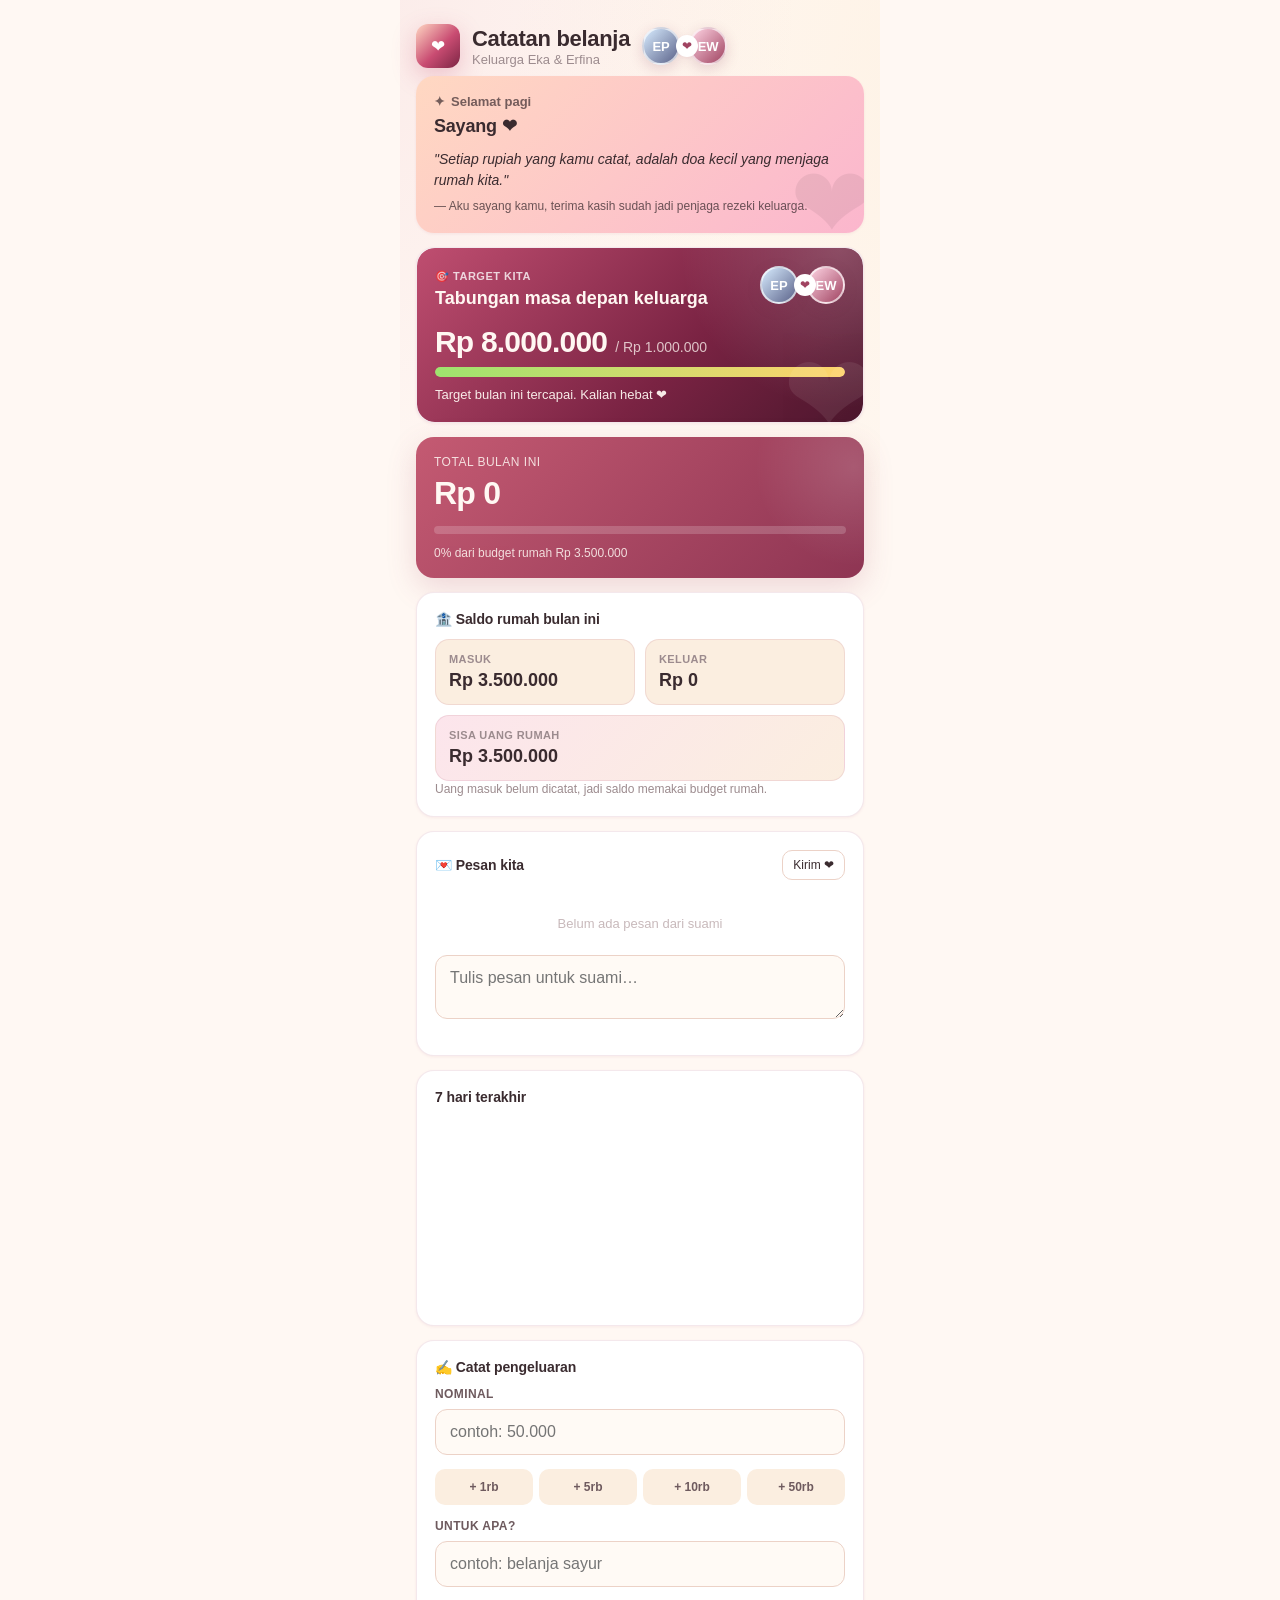
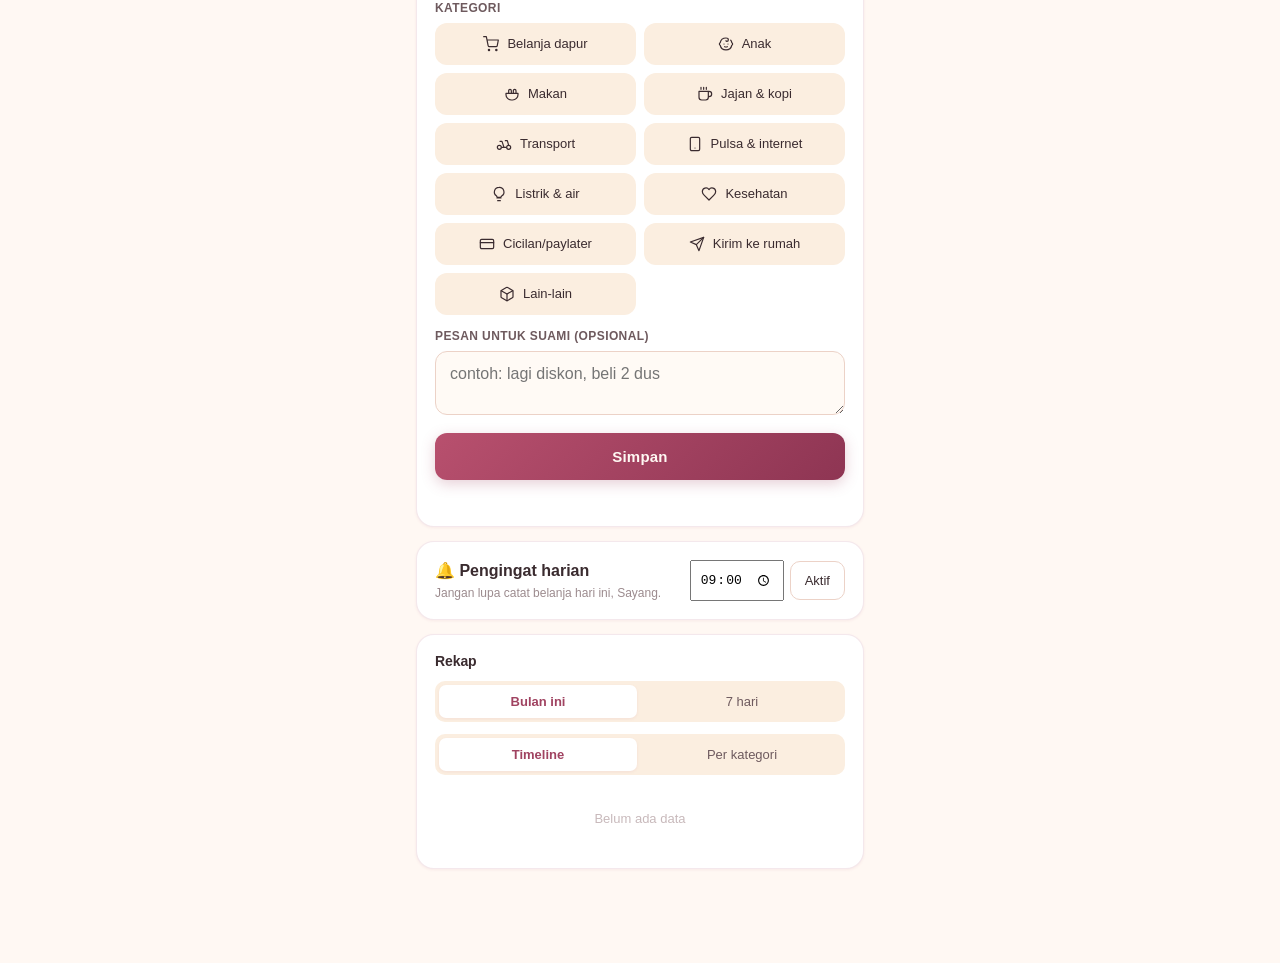
==== commit dfd1cf0a: "Add files via upload" ====
--- a/index.html
+++ b/index.html
@@ -5,7 +5,7 @@
 <meta name="viewport" content="width=device-width, initial-scale=1.0, maximum-scale=1.0">
 <meta name="theme-color" content="#a04361">
 <meta name="theme-color" content="#1c1418" media="(prefers-color-scheme: dark)">
-<title>Catatan Belanja</title>
+<title>Catatan Belanja Keluarga</title>
 <link rel="manifest" href="manifest.json">
 <link rel="icon" type="image/svg+xml" href="icon.svg">
 <link rel="apple-touch-icon" href="icon-192.svg">
@@ -13,28 +13,24 @@
 </head>
 <body>
 
-<div class="app-header">
-  <div class="app-logo">
-    <svg width="22" height="22" viewBox="0 0 24 24" fill="currentColor"><path d="M20.84 4.61a5.5 5.5 0 0 0-7.78 0L12 5.67l-1.06-1.06a5.5 5.5 0 0 0-7.78 7.78l1.06 1.06L12 21.23l7.78-7.78 1.06-1.06a5.5 5.5 0 0 0 0-7.78z"/></svg>
-  </div>
+<div class="app-header family-header">
+  <div class="app-logo app-logo-glow">❤</div>
   <div>
     <h1>Catatan belanja</h1>
-    <p class="subtitle" style="margin: 0;">Untuk rumah, anak & kita</p>
-  </div>
-</div>
-
-<!-- Greeting / kalimat semangat -->
+    <p class="subtitle" style="margin:0;" id="family-name">Untuk rumah, anak & kita</p>
+  </div>
+  <div id="header-family-strip"></div>
+</div>
+
 <div class="card greeting-card" id="greeting-card">
-  <div class="greeting-sapaan">
-    <svg width="14" height="14" viewBox="0 0 24 24" fill="none" stroke="currentColor" stroke-width="2" stroke-linecap="round" stroke-linejoin="round"><path d="M12 3l1.9 5.8L20 11l-6.1 2.2L12 19l-1.9-5.8L4 11l6.1-2.2z"/></svg>
-    <span id="greeting-time">Selamat pagi</span>
-  </div>
+  <div class="greeting-sapaan">✦ <span id="greeting-time">Selamat pagi</span></div>
   <div class="greeting-name" id="greeting-name">Sayang ❤</div>
   <div class="greeting-quote" id="greeting-quote">…</div>
   <div class="greeting-sub" id="greeting-sub"></div>
 </div>
 
-<!-- Summary -->
+<div id="target-wrap" class="card no-pad"></div>
+
 <div class="card card-elevated">
   <div class="summary-label" id="period-label">Total bulan ini</div>
   <div class="summary-amount" id="total">Rp 0</div>
@@ -42,22 +38,42 @@
   <div class="summary-meta" id="meta">Memuat…</div>
 </div>
 
-<!-- Chart -->
+<div class="card">
+  <div class="section-title">🏦 Saldo rumah bulan ini</div>
+  <div class="wallet-grid">
+    <div><span>Masuk</span><b id="wallet-in">Rp 0</b></div>
+    <div><span>Keluar</span><b id="wallet-out">Rp 0</b></div>
+    <div class="wallet-wide"><span>Sisa uang rumah</span><b id="wallet-left">Rp 0</b></div>
+  </div>
+  <div class="tiny-muted" id="wallet-note">Kalau uang masuk belum dicatat, saldo mengikuti budget rumah.</div>
+</div>
+
+<div class="card">
+  <div class="section-title" style="display:flex;justify-content:space-between;align-items:center;gap:10px;">
+    <span>💌 Pesan kita</span>
+    <button class="btn-secondary micro" onclick="sendQuickLove()">Kirim ❤</button>
+  </div>
+  <div id="messages-list"><div class="loading">Memuat pesan</div></div>
+  <textarea id="quick-message" rows="2" placeholder="Tulis pesan untuk suami…"></textarea>
+</div>
+
 <div class="card">
   <div class="section-title">7 hari terakhir</div>
   <div class="chart-container" id="chart"></div>
 </div>
 
-<!-- Templates -->
+<div class="card" id="bills-card" style="display:none;">
+  <div class="section-title">📅 Pengeluaran rutin terdekat</div>
+  <div id="bills-list"></div>
+</div>
+
 <div class="card" id="templates-card" style="display: none;">
   <div class="section-title">Pengeluaran rutin · sekali tap</div>
   <div id="templates-list"></div>
 </div>
 
-<!-- Form input -->
 <div class="card">
   <div class="section-title">✍ Catat pengeluaran</div>
-
   <label>Nominal</label>
   <input type="text" id="amount" inputmode="numeric" placeholder="contoh: 50.000">
   <div class="quick-row">
@@ -66,21 +82,18 @@
     <button class="quick-btn" data-quick="10000">+ 10rb</button>
     <button class="quick-btn" data-quick="50000">+ 50rb</button>
   </div>
-
   <label>Untuk apa?</label>
   <input type="text" id="note" placeholder="contoh: belanja sayur">
-
   <label>Kategori</label>
   <div class="opt-grid" id="cats"></div>
-
   <label>Pesan untuk suami (opsional)</label>
   <textarea id="message" placeholder="contoh: lagi diskon, beli 2 dus" rows="2"></textarea>
-
   <button class="save-btn" id="save">Simpan</button>
   <div class="msg" id="msg"></div>
 </div>
 
-<!-- Rekap -->
+<div id="reminder-box" class="card"></div>
+
 <div class="card">
   <div class="section-title">Rekap</div>
   <div class="filter-row two">
@@ -88,33 +101,19 @@
     <button class="filter-btn" data-period="week">7 hari</button>
   </div>
   <div class="filter-row two">
-    <button class="filter-btn active" data-view="list">Daftar</button>
+    <button class="filter-btn active" data-view="list">Timeline</button>
     <button class="filter-btn" data-view="cat">Per kategori</button>
   </div>
   <div id="content"><div class="loading">Memuat data</div></div>
 </div>
 
-<!-- Modal Edit -->
 <div class="modal-overlay" id="edit-modal">
   <div class="modal">
-    <div class="modal-header">
-      <h2>Edit pengeluaran</h2>
-      <button class="modal-close" onclick="closeEditModal()" aria-label="Tutup">
-        <svg width="18" height="18" viewBox="0 0 24 24" fill="none" stroke="currentColor" stroke-width="2" stroke-linecap="round" stroke-linejoin="round"><line x1="18" y1="6" x2="6" y2="18"/><line x1="6" y1="18" x2="18" y2="6"/></svg>
-      </button>
-    </div>
-    <label>Nominal</label>
-    <input type="text" id="edit-amount" inputmode="numeric">
-
-    <label>Untuk apa?</label>
-    <input type="text" id="edit-note">
-
-    <label>Kategori</label>
-    <div class="opt-grid" id="edit-cats"></div>
-
-    <label>Pesan untuk suami (opsional)</label>
-    <textarea id="edit-message" rows="2"></textarea>
-
+    <div class="modal-header"><h2>Edit pengeluaran</h2><button class="modal-close" onclick="closeModal('edit-modal')" aria-label="Tutup">×</button></div>
+    <label>Nominal</label><input type="text" id="edit-amount" inputmode="numeric">
+    <label>Untuk apa?</label><input type="text" id="edit-note">
+    <label>Kategori</label><div class="opt-grid" id="edit-cats"></div>
+    <label>Pesan untuk suami (opsional)</label><textarea id="edit-message" rows="2"></textarea>
     <button class="save-btn" onclick="saveEdit()">Simpan perubahan</button>
     <div class="msg" id="edit-msg"></div>
   </div>
@@ -129,22 +128,27 @@
 let currentPeriod = 'month';
 let currentView = 'list';
 let cachedData = [];
+let monthHome = [];
+let monthAll = [];
+let incomeHome = [];
+let incomeAll = [];
 let templates = [];
+let targetData = null;
+let bills = [];
 let isSaving = false;
 
-// ===== Greeting (kalimat semangat) =====
 function initGreeting() {
+  document.getElementById('family-name').textContent = typeof NAMA_KELUARGA !== 'undefined' ? NAMA_KELUARGA : 'Untuk rumah, anak & kita';
+  document.getElementById('header-family-strip').innerHTML = familyStripHtml();
   document.getElementById('greeting-time').textContent = getSapaan();
-  document.getElementById('greeting-name').innerHTML =
-    escapeHtml(typeof PANGGILAN_ISTRI !== 'undefined' ? PANGGILAN_ISTRI : 'Sayang') + ' ❤';
-  const k = getKalimatHariIni();
+  document.getElementById('greeting-name').innerHTML = escapeHtml(typeof PANGGILAN_ISTRI !== 'undefined' ? PANGGILAN_ISTRI : 'Sayang') + ' ❤';
+  const k = getKalimatPembuka();
   if (k) {
     document.getElementById('greeting-quote').textContent = '"' + k.quote + '"';
     document.getElementById('greeting-sub').textContent = '— ' + k.sub;
   }
-  // Tap greeting card buat ganti kalimat random
   document.getElementById('greeting-card').addEventListener('click', () => {
-    if (!KALIMAT_SEMANGAT || !KALIMAT_SEMANGAT.length) return;
+    if (typeof KALIMAT_SEMANGAT === 'undefined' || !KALIMAT_SEMANGAT.length) return;
     const r = KALIMAT_SEMANGAT[Math.floor(Math.random() * KALIMAT_SEMANGAT.length)];
     document.getElementById('greeting-quote').textContent = '"' + r.quote + '"';
     document.getElementById('greeting-sub').textContent = '— ' + r.sub;
@@ -152,353 +156,213 @@
   });
 }
 
-// ===== Build category buttons =====
-function buildCatButtons(container, onSelect) {
-  container.innerHTML = '';
-  CATEGORIES.forEach(c => {
-    const b = document.createElement('button');
-    b.type = 'button';
-    b.className = 'opt-btn';
-    b.dataset.cat = c.id;
-    b.innerHTML = iconHtml(c.icon, 16) + '<span>' + escapeHtml(c.label) + '</span>';
-    b.onclick = () => {
-      onSelect(c.id);
-      container.querySelectorAll('.opt-btn').forEach(x => x.classList.remove('selected'));
-      b.classList.add('selected');
-      if (navigator.vibrate) navigator.vibrate(10);
-    };
-    container.appendChild(b);
-  });
-}
-buildCatButtons(document.getElementById('cats'), id => { selectedCat = id; });
-buildCatButtons(document.getElementById('edit-cats'), id => { editSelectedCat = id; });
-
-// ===== Quick amount buttons + format =====
-const amountInput = document.getElementById('amount');
-initNumberInput(amountInput);
-attachQuickButtons(document.querySelector('.quick-row'), amountInput);
-initNumberInput(document.getElementById('edit-amount'));
-
-// ===== Filters =====
-document.querySelectorAll('[data-period]').forEach(btn => {
-  btn.onclick = () => {
+async function init() {
+  await loadFamilySettings();
+  initGreeting();
+  buildCatButtons(document.getElementById('cats'), id => { selectedCat = id; });
+  buildCatButtons(document.getElementById('edit-cats'), id => { editSelectedCat = id; });
+  initNumberInput(document.getElementById('amount'));
+  initNumberInput(document.getElementById('edit-amount'));
+  attachQuickButtons(document.querySelector('.quick-row'), document.getElementById('amount'));
+  installReminderUI('istri');
+  document.getElementById('save').onclick = saveExpense;
+  document.querySelectorAll('[data-period]').forEach(btn => btn.onclick = () => {
     currentPeriod = btn.dataset.period;
     document.querySelectorAll('[data-period]').forEach(b => b.classList.remove('active'));
     btn.classList.add('active');
-    document.getElementById('period-label').textContent =
-      currentPeriod === 'month' ? 'Total bulan ini' : 'Total 7 hari terakhir';
+    document.getElementById('period-label').textContent = currentPeriod === 'month' ? 'Total bulan ini' : 'Total 7 hari terakhir';
     loadData();
-  };
-});
-
-document.querySelectorAll('[data-view]').forEach(btn => {
-  btn.onclick = () => {
+  });
+  document.querySelectorAll('[data-view]').forEach(btn => btn.onclick = () => {
     currentView = btn.dataset.view;
     document.querySelectorAll('[data-view]').forEach(b => b.classList.remove('active'));
     btn.classList.add('active');
     renderContent();
-  };
-});
-
-// ===== Save expense =====
-document.getElementById('save').onclick = async () => {
+  });
+  ['edit-modal'].forEach(id => document.getElementById(id).addEventListener('click', e => { if (e.target.id === id) closeModal(id); }));
+  if (typeof API_URL === 'undefined' || !API_URL || API_URL.includes('PASTE_URL')) {
+    document.getElementById('content').innerHTML = '<div class="empty">⚠ API URL belum diset. Edit <code>config.js</code> dulu.</div>';
+  } else loadAll();
+}
+
+async function loadAll() {
+  await Promise.all([loadData(), loadTemplates(), loadMessages(), loadTarget(), loadBills()]);
+}
+
+async function loadData() {
+  document.getElementById('content').innerHTML = '<div class="loading">Memuat</div>';
+  const [periodRes, monthHomeRes, monthAllRes, incHomeRes, incAllRes, chartRes] = await Promise.all([
+    safeGet({ type:'expenses', scope:'rumah', period:currentPeriod }),
+    safeGet({ type:'expenses', scope:'rumah', period:'month' }),
+    safeGet({ type:'expenses', scope:'all', period:'month' }),
+    safeGet({ type:'incomes', scope:'rumah', period:'month' }),
+    safeGet({ type:'incomes', scope:'all', period:'month' }),
+    safeGet({ type:'summary', scope:'rumah', period:'week' })
+  ]);
+  cachedData = periodRes.data || [];
+  monthHome = monthHomeRes.data || [];
+  monthAll = monthAllRes.data || [];
+  incomeHome = incHomeRes.data || [];
+  incomeAll = incAllRes.data || [];
+  renderSummary(); renderWallet(); renderContent(); renderTarget();
+  renderMiniChart(document.getElementById('chart'), chartRes.daily || [], 'total');
+}
+
+async function loadTemplates() {
+  const res = await safeGet({ type:'templates' });
+  templates = (res.data || []).filter(t => t.location === 'rumah');
+  renderTemplates();
+}
+
+async function loadMessages() {
+  const res = await safeGet({ type:'messages', to:'istri', limit:8 });
+  renderMessages(res.data || []);
+}
+
+async function loadTarget() {
+  const res = await safeGet({ type:'target', key:'family_monthly' });
+  targetData = res.data || null;
+  renderTarget();
+}
+
+async function loadBills() {
+  const res = await safeGet({ type:'bills', scope:'rumah' });
+  bills = res.data || [];
+  const card = document.getElementById('bills-card');
+  if (bills.length) card.style.display = 'block';
+  document.getElementById('bills-list').innerHTML = renderBillsList(bills, true);
+}
+
+function renderSummary() {
+  const total = sumAmount(cachedData);
+  const limit = currentPeriod === 'month' ? (typeof BUDGET_RUMAH !== 'undefined' ? BUDGET_RUMAH : 0) : Math.max(1, (typeof BUDGET_RUMAH !== 'undefined' ? BUDGET_RUMAH : 0) / 4);
+  const p = pct(total, limit);
+  document.getElementById('total').textContent = fmtRp(total);
+  document.getElementById('progress').style.width = clamp(p, 0, 100) + '%';
+  document.getElementById('progress').className = 'progress-fill ' + progressClass(p);
+  document.getElementById('meta').textContent = limit ? Math.round(p) + '% dari budget rumah ' + fmtRp(limit) : cachedData.length + ' transaksi';
+}
+
+function renderWallet() {
+  const masuk = sumAmount(incomeHome);
+  const keluar = sumAmount(monthHome);
+  const budget = typeof BUDGET_RUMAH !== 'undefined' ? BUDGET_RUMAH : 0;
+  const basis = masuk > 0 ? masuk : budget;
+  const sisa = basis - keluar;
+  document.getElementById('wallet-in').textContent = masuk > 0 ? fmtRp(masuk) : fmtRp(budget);
+  document.getElementById('wallet-out').textContent = fmtRp(keluar);
+  document.getElementById('wallet-left').textContent = fmtRp(sisa);
+  document.getElementById('wallet-note').textContent = masuk > 0 ? 'Saldo dihitung dari uang masuk yang dicatat.' : 'Uang masuk belum dicatat, jadi saldo memakai budget rumah.';
+}
+
+function renderTarget() {
+  if (!document.getElementById('target-wrap')) return;
+  document.getElementById('target-wrap').innerHTML = renderFamilyTarget(targetData, monthAll, incomeAll);
+}
+
+function renderTemplates() {
+  const card = document.getElementById('templates-card');
+  const list = document.getElementById('templates-list');
+  if (!templates.length) { card.style.display = 'none'; return; }
+  card.style.display = 'block';
+  list.innerHTML = '<div class="template-chips">' + templates.map((t, i) => {
+    const cat = getCategoryMeta(t.category);
+    return '<button class="template-chip" onclick="useTemplate(' + i + ')">' + iconHtml(cat.icon, 14) + '<span>' + escapeHtml(t.label) + '</span><b>' + fmtRp(t.amount) + '</b></button>';
+  }).join('') + '</div>';
+}
+
+function renderMessages(rows) {
+  const list = document.getElementById('messages-list');
+  if (!rows.length) { list.innerHTML = '<div class="empty">Belum ada pesan dari suami</div>'; return; }
+  list.innerHTML = rows.map(m => '<div class="love-note"><div><b>' + escapeHtml(shortName(m.from) || 'Suami') + '</b><span>' + fmtDate(m.timestamp) + ' · ' + fmtTime(m.timestamp) + '</span></div><p>' + escapeHtml(m.message) + '</p></div>').join('');
+}
+
+function renderContent() {
+  document.getElementById('content').innerHTML = currentView === 'cat' ? renderCategorySummary(cachedData) : renderTimeline(cachedData, { editable:true });
+}
+
+async function saveExpense() {
   if (isSaving) return;
+  const amountInput = document.getElementById('amount');
   const amount = parseNum(amountInput.value);
   const note = document.getElementById('note').value.trim();
   const message = document.getElementById('message').value.trim();
   const msg = document.getElementById('msg');
   const btn = document.getElementById('save');
-
-  if (!amount) { msg.className = 'msg err'; msg.textContent = 'Nominal belum diisi'; return; }
-  if (!selectedCat) { msg.className = 'msg err'; msg.textContent = 'Pilih kategori dulu'; return; }
-
-  isSaving = true;
-  btn.disabled = true; btn.textContent = 'Menyimpan…';
-  msg.textContent = '';
-
+  if (!amount) { msg.className='msg err'; msg.textContent='Nominal belum diisi'; return; }
+  if (!selectedCat) { msg.className='msg err'; msg.textContent='Pilih kategori dulu'; return; }
+  isSaving = true; btn.disabled = true; btn.textContent = 'Menyimpan…'; msg.textContent = '';
   try {
-    const data = await apiPost({
-      action: 'add',
-      amount: amount,
-      note: note || getCategoryMeta(selectedCat).label,
-      category: selectedCat,
-      location: 'rumah',
-      who: NAMA_ISTRI,
-      message: message
-    });
-    if (data.ok) {
-      // Floating heart animation
-      spawnHeart(btn);
-      toast('✓ Tersimpan, terima kasih ' + (typeof PANGGILAN_ISTRI !== 'undefined' ? PANGGILAN_ISTRI : 'Sayang') + ' ❤');
-      amountInput.value = '';
-      document.getElementById('note').value = '';
-      document.getElementById('message').value = '';
-      selectedCat = null;
-      document.querySelectorAll('#cats .opt-btn').forEach(x => x.classList.remove('selected'));
-      loadData();
-    } else {
-      msg.className = 'msg err'; msg.textContent = 'Gagal: ' + (data.error || '');
-    }
-  } catch (e) {
-    msg.className = 'msg err'; msg.textContent = 'Tidak ada koneksi';
-  }
-  isSaving = false;
-  btn.disabled = false; btn.textContent = 'Simpan';
-};
+    await safePost({ action:'add', amount, note: note || getCategoryMeta(selectedCat).label, category:selectedCat, location:'rumah', who:NAMA_ISTRI, message });
+    spawnHeart(btn); toast('✓ Tersimpan, terima kasih ' + (typeof PANGGILAN_ISTRI !== 'undefined' ? PANGGILAN_ISTRI : 'Sayang') + ' ❤');
+    amountInput.value = ''; document.getElementById('note').value = ''; document.getElementById('message').value = ''; selectedCat = null;
+    document.querySelectorAll('#cats .opt-btn').forEach(x => x.classList.remove('selected'));
+    await loadData();
+  } catch (e) { msg.className='msg err'; msg.textContent='Gagal: ' + apiErrorMessage(e); }
+  isSaving = false; btn.disabled = false; btn.textContent = 'Simpan';
+}
 
 function spawnHeart(originEl) {
   const rect = originEl.getBoundingClientRect();
   const heart = document.createElement('div');
-  heart.className = 'floating-heart';
-  heart.textContent = '❤';
-  heart.style.left = (rect.left + rect.width / 2 - 14) + 'px';
-  heart.style.top = (rect.top - 10) + 'px';
-  document.body.appendChild(heart);
-  setTimeout(() => heart.remove(), 1500);
+  heart.className = 'floating-heart'; heart.textContent = '❤';
+  heart.style.left = (rect.left + rect.width / 2 - 14) + 'px'; heart.style.top = (rect.top - 10) + 'px';
+  document.body.appendChild(heart); setTimeout(() => heart.remove(), 1500);
   if (navigator.vibrate) navigator.vibrate([20, 30, 20]);
 }
 
-// ===== Use template =====
-async function useTemplate(tpl) {
+async function useTemplate(i) {
+  const tpl = templates[i];
   const ok = await confirmModal('Tambah "' + tpl.label + '" — ' + fmtRp(tpl.amount) + '?');
   if (!ok) return;
   try {
-    const data = await apiPost({
-      action: 'add',
-      amount: tpl.amount,
-      note: tpl.note || tpl.label,
-      category: tpl.category,
-      location: 'rumah',
-      who: NAMA_ISTRI,
-      message: ''
-    });
-    if (data.ok) { toast('✓ Tersimpan'); loadData(); }
-    else toast('Gagal menyimpan', 'err');
-  } catch (e) { toast('Tidak ada koneksi', 'err'); }
-}
-
-// ===== Load data =====
-async function loadData() {
-  document.getElementById('content').innerHTML = '<div class="loading">Memuat</div>';
-  try {
-    const res = await apiGet({ type: 'expenses', scope: 'rumah', period: currentPeriod });
-    if (res.ok) {
-      cachedData = res.data;
-      renderSummary();
-      renderContent();
-    }
-  } catch (e) {
-    document.getElementById('content').innerHTML = '<div class="empty">Tidak ada koneksi</div>';
-  }
-  loadChart();
-  loadTemplates();
-}
-
-async function loadTemplates() {
-  try {
-    const res = await apiGet({ type: 'templates' });
-    if (res.ok) {
-      templates = res.data.filter(t => t.location === 'rumah');
-      renderTemplates();
-    }
-  } catch (e) {}
-}
-
-function renderTemplates() {
-  const card = document.getElementById('templates-card');
-  const list = document.getElementById('templates-list');
-  if (templates.length === 0) {
-    card.style.display = 'none';
-    return;
-  }
-  card.style.display = 'block';
-  list.innerHTML = '';
-  templates.forEach((t, i) => {
-    const cat = getCategoryMeta(t.category);
-    const btn = document.createElement('button');
-    btn.className = 'template-chip';
-    btn.dataset.idx = i;
-    btn.innerHTML = iconHtml(cat.icon, 14) + escapeHtml(t.label) + ' · ' + fmtRp(t.amount);
-    btn.onclick = () => useTemplate(templates[i]);
-    list.appendChild(btn);
-  });
-}
-
-async function loadChart() {
-  try {
-    // Pakai expenses scope=rumah supaya chart istri = pengeluaran rumah saja
-    const expRes = await apiGet({ type: 'expenses', scope: 'rumah', period: 'week' });
-    if (!expRes.ok) return;
-
-    // Build 7 hari terakhir lokal
-    const today = new Date();
-    const days = [];
-    for (let i = 6; i >= 0; i--) {
-      const d = new Date(today.getFullYear(), today.getMonth(), today.getDate() - i);
-      days.push({ date: localDateKey(d), total: 0, isToday: i === 0 });
-    }
-
-    expRes.data.forEach(e => {
-      const key = localDateKey(e.timestamp);
-      const day = days.find(d => d.date === key);
-      if (day) day.total += e.amount;
-    });
-
-    const max = Math.max(...days.map(d => d.total), 1);
-    const chartEl = document.getElementById('chart');
-    chartEl.innerHTML = days.map(d => {
-      const pct = (d.total / max) * 100;
-      const dt = new Date(d.date + 'T00:00:00');
-      const dayLabel = ['Min', 'Sen', 'Sel', 'Rab', 'Kam', 'Jum', 'Sab'][dt.getDay()];
-      return '<div class="chart-bar' + (d.isToday ? ' today' : '') + '">' +
-        (d.total > 0 ? '<div class="chart-bar-value">' + fmtNum(d.total / 1000) + 'rb</div>' : '') +
-        '<div class="chart-bar-fill" style="height: ' + pct + '%;"></div>' +
-        '<div class="chart-bar-label">' + dayLabel + '</div>' +
-        '</div>';
-    }).join('');
-  } catch (e) {}
-}
-
-function renderSummary() {
-  const total = cachedData.reduce((s, d) => s + d.amount, 0);
-  document.getElementById('total').textContent = fmtRp(total);
-
-  const budget = currentPeriod === 'month' ? BUDGET_RUMAH : Math.round(BUDGET_RUMAH * 7 / 30);
-  const pct = Math.min(100, Math.round((total / budget) * 100));
-  const fill = document.getElementById('progress');
-  fill.style.width = pct + '%';
-  if (pct >= 90) fill.style.background = 'var(--danger-bar)';
-  else if (pct >= 70) fill.style.background = 'var(--warn-bar)';
-  else fill.style.background = 'var(--green-bar)';
-
-  let metaText = pct + '% dari budget ' + fmtRp(budget) + ' · ' + cachedData.length + ' transaksi';
-  if (pct < 50 && cachedData.length > 0) metaText += ' · hemat banget 👏';
-  else if (pct >= 90) metaText += ' · hati-hati ya';
-  document.getElementById('meta').textContent = metaText;
-}
-
-function renderContent() {
-  const c = document.getElementById('content');
-  if (cachedData.length === 0) {
-    c.innerHTML = '<div class="empty">Belum ada catatan periode ini<br><span style="font-size:11px;">Yuk mulai catat pengeluaran pertama</span></div>';
-    return;
-  }
-
-  if (currentView === 'list') {
-    c.innerHTML = cachedData.slice(0, 50).map(d => {
-      const cat = getCategoryMeta(d.category);
-      const dateStr = fmtDate(d.timestamp) + ' ' + fmtTime(d.timestamp);
-      return '<div class="row-item">' +
-        '<div class="row-left">' +
-          '<div class="row-title">' + iconHtml(cat.icon, 16) + escapeHtml(cat.label) + '</div>' +
-          '<div class="row-meta">' + escapeHtml(d.note) + ' · ' + dateStr +
-            (d.message ? ' <span class="badge badge-msg">' + iconHtml('chat', 10) + 'pesan</span>' : '') +
-          '</div>' +
-          (d.message ? '<div class="message-box">' + escapeHtml(d.message) + '</div>' : '') +
-          '<div class="row-actions">' +
-            '<button class="icon-btn" data-act="edit" data-id="' + escapeHtml(d.id) + '">' + iconHtml('edit', 12) + ' edit</button>' +
-            '<button class="icon-btn danger" data-act="del" data-id="' + escapeHtml(d.id) + '">' + iconHtml('trash', 12) + ' hapus</button>' +
-          '</div>' +
-        '</div>' +
-        '<div class="row-amount">' + fmtRp(d.amount) + '</div></div>';
-    }).join('');
-
-    // Bind actions (no inline onclick)
-    c.querySelectorAll('[data-act]').forEach(btn => {
-      btn.onclick = () => {
-        const id = btn.dataset.id;
-        if (btn.dataset.act === 'edit') openEdit(id);
-        else if (btn.dataset.act === 'del') deleteItem(id);
-      };
-    });
-  } else {
-    const byCat = {};
-    cachedData.forEach(d => { byCat[d.category] = (byCat[d.category] || 0) + d.amount; });
-    const total = cachedData.reduce((s, d) => s + d.amount, 0);
-    const sorted = Object.entries(byCat).sort((a, b) => b[1] - a[1]);
-    c.innerHTML = sorted.map(([cat, amt]) => {
-      const meta = getCategoryMeta(cat);
-      const pct = Math.round((amt / total) * 100);
-      return '<div class="row-item"><div class="row-left">' +
-        '<div class="row-title">' + iconHtml(meta.icon, 16) + escapeHtml(meta.label) +
-        ' <span style="font-size: 11px; color: var(--text-muted); font-weight: normal;">' + pct + '%</span></div>' +
-        '<div class="budget-progress" style="margin-top:6px;"><div class="budget-progress-fill" style="width:' + pct + '%"></div></div>' +
-        '</div><div class="row-amount">' + fmtRp(amt) + '</div></div>';
-    }).join('');
-  }
-}
-
-// ===== Edit modal =====
+    await safePost({ action:'add', amount:tpl.amount, note:tpl.note || tpl.label, category:tpl.category, location:'rumah', who:NAMA_ISTRI, message:'' });
+    toast('✓ Tersimpan'); loadData();
+  } catch (e) { toast('Gagal menyimpan: ' + apiErrorMessage(e), 'err'); }
+}
+
 function openEdit(id) {
-  const item = cachedData.find(d => d.id === id);
-  if (!item) return;
-  editingId = id;
-  editSelectedCat = item.category;
-  document.getElementById('edit-amount').value = Number(item.amount).toLocaleString('id-ID');
-  document.getElementById('edit-note').value = item.note || '';
-  document.getElementById('edit-message').value = item.message || '';
-  document.querySelectorAll('#edit-cats .opt-btn').forEach(b => {
-    b.classList.toggle('selected', b.dataset.cat === item.category);
-  });
-  document.getElementById('edit-modal').classList.add('show');
-}
-
-function closeEditModal() {
-  document.getElementById('edit-modal').classList.remove('show');
-  editingId = null;
+  const e = cachedData.find(x => x.id === id) || monthHome.find(x => x.id === id);
+  if (!e) return;
+  editingId = id; editSelectedCat = e.category;
+  document.getElementById('edit-amount').value = fmtNum(e.amount);
+  document.getElementById('edit-note').value = e.note || '';
+  document.getElementById('edit-message').value = e.message || '';
+  document.querySelectorAll('#edit-cats .opt-btn').forEach(b => b.classList.toggle('selected', b.dataset.cat === e.category));
+  openModal('edit-modal');
 }
 
 async function saveEdit() {
   if (!editingId) return;
   const amount = parseNum(document.getElementById('edit-amount').value);
-  const note = document.getElementById('edit-note').value.trim();
-  const message = document.getElementById('edit-message').value.trim();
   const msg = document.getElementById('edit-msg');
-
-  if (!amount) { msg.className = 'msg err'; msg.textContent = 'Nominal kosong'; return; }
-  if (!editSelectedCat) { msg.className = 'msg err'; msg.textContent = 'Pilih kategori'; return; }
-
+  if (!amount) { msg.className='msg err'; msg.textContent='Nominal kosong'; return; }
   try {
-    const data = await apiPost({
-      action: 'update',
-      id: editingId,
-      amount: amount,
-      note: note,
-      category: editSelectedCat,
-      message: message
-    });
-    if (data.ok) {
-      closeEditModal();
-      toast('✓ Diperbarui');
-      loadData();
-    } else {
-      msg.className = 'msg err'; msg.textContent = 'Gagal';
-    }
-  } catch (e) { msg.className = 'msg err'; msg.textContent = 'Error koneksi'; }
-}
-
-async function deleteItem(id) {
-  const ok = await confirmModal('Hapus catatan ini?');
-  if (!ok) return;
+    await safePost({ action:'update', id:editingId, amount, note:document.getElementById('edit-note').value.trim(), category:editSelectedCat, location:'rumah', message:document.getElementById('edit-message').value.trim() });
+    closeModal('edit-modal'); toast('✓ Diperbarui'); loadData();
+  } catch (e) { msg.className='msg err'; msg.textContent='Gagal: ' + apiErrorMessage(e); }
+}
+
+async function deleteExpenseById(id) {
+  const ok = await confirmModal('Hapus transaksi ini?'); if (!ok) return;
+  try { await safePost({ action:'delete', id }); toast('Dihapus'); loadData(); }
+  catch(e) { toast('Gagal hapus: ' + apiErrorMessage(e), 'err'); }
+}
+
+async function sendQuickLove() {
+  const el = document.getElementById('quick-message');
+  const msg = el.value.trim();
+  if (!msg) { toast('Tulis pesannya dulu', 'err'); return; }
   try {
-    const data = await apiPost({ action: 'delete', id: id });
-    if (data.ok) { toast('Dihapus'); loadData(); }
-  } catch (e) { toast('Gagal', 'err'); }
-}
-
-// Tutup modal kalau tap luar area
-document.getElementById('edit-modal').addEventListener('click', e => {
-  if (e.target.id === 'edit-modal') closeEditModal();
-});
-
-// Init
-initGreeting();
-if (typeof API_URL === 'undefined' || !API_URL || API_URL.includes('PASTE_URL')) {
-  document.getElementById('content').innerHTML =
-    '<div class="empty">⚠ API URL belum diset.<br>Edit file <code>config.js</code> dulu ya.</div>';
-} else {
-  loadData();
-}
+    await safePost({ action:'message_add', from:NAMA_ISTRI, to:'suami', message:msg });
+    el.value = ''; toast('Pesan terkirim ❤');
+  } catch(e) { toast('Gagal kirim pesan: ' + apiErrorMessage(e), 'err'); }
+}
+
+function openModal(id) { document.getElementById(id).classList.add('show'); }
+function closeModal(id) { document.getElementById(id).classList.remove('show'); }
+
+init();
 </script>
 </body>
 </html>
--- a/styles.css
+++ b/styles.css
@@ -771,3 +771,187 @@
   20% { transform: translateY(-30px) scale(1.2); }
   100% { opacity: 0; transform: translateY(-150px) scale(0.8); }
 }
+
+/* ============================================
+   FAMILY MODE v3.5 additions
+   ============================================ */
+.no-pad { padding: 0; overflow: hidden; }
+.family-header { grid-template-columns: auto 1fr auto; align-items: center; }
+.app-logo-glow {
+  background: linear-gradient(135deg, #ffd6c2, #c94c72 55%, #7b2544);
+  color: #fff;
+  box-shadow: 0 8px 24px rgba(201, 76, 114, .28);
+  font-size: 17px;
+}
+.family-strip { display:flex; align-items:center; justify-content:flex-end; }
+.family-avatar {
+  width: 38px; height: 38px; border-radius: 999px;
+  display:flex; align-items:center; justify-content:center;
+  background: linear-gradient(135deg, #ffe2d3, #e1779a);
+  color: #fff; font-weight: 800; font-size: 13px;
+  border: 2px solid rgba(255,255,255,.65);
+  box-shadow: 0 4px 14px rgba(120,45,75,.18);
+  overflow:hidden;
+}
+.family-avatar.istri { margin-left: -5px; background: linear-gradient(135deg, #ffd5e4, #a04361); }
+.family-avatar.suami { background: linear-gradient(135deg, #d8ecff, #5b638a); }
+.family-avatar img { width:100%; height:100%; object-fit:cover; display:block; }
+.family-heart { z-index:2; margin:0 -4px; width:22px; height:22px; border-radius:999px; background:var(--bg-card); display:flex; align-items:center; justify-content:center; color:var(--accent); font-size:12px; box-shadow:var(--shadow-sm); }
+
+.wide-action { width:100%; margin:-4px 0 14px; }
+.micro { padding: 7px 10px !important; font-size: 12px !important; white-space: nowrap; }
+.tiny-muted { font-size: 12px; color: var(--text-muted); line-height: 1.4; }
+.eyebrow { font-size: 11px; text-transform: uppercase; letter-spacing: .5px; font-weight: 800; color: rgba(255,255,255,.78); }
+
+.family-target-card {
+  background:
+    radial-gradient(circle at 95% 0%, rgba(255,255,255,.20), transparent 35%),
+    linear-gradient(135deg, #bf4e70 0%, #7a2343 60%, #4c172d 100%);
+  color: #fff7f2;
+  padding: 18px;
+  border-radius: 18px;
+  position: relative;
+  overflow: hidden;
+  box-shadow: var(--shadow-lg);
+}
+.family-target-card::after {
+  content: '❤'; position:absolute; right:-12px; bottom:-28px; font-size:110px; opacity:.08; line-height:1;
+}
+.target-head { display:flex; justify-content:space-between; align-items:flex-start; gap:12px; }
+.target-head h2 { margin: 4px 0 0; font-size: 18px; color: inherit; }
+.target-amount { margin: 18px 0 10px; display:flex; align-items:baseline; gap:8px; }
+.target-amount b { font-size: 30px; line-height:1; letter-spacing:-.8px; }
+.target-amount span { font-size: 14px; opacity:.76; }
+.target-bar { height:10px; background:rgba(255,255,255,.18); border-radius:999px; overflow:hidden; margin:10px 0; }
+.target-bar div { height:100%; border-radius:999px; background:linear-gradient(90deg,#9ee36e,#ffd36d); transition: width .45s ease; }
+.family-target-card p { font-size: 13px; margin: 10px 0 2px; opacity:.94; }
+.family-target-card small { display:block; font-size:12px; opacity:.72; margin-top:4px; }
+
+.wallet-grid { display:grid; grid-template-columns:1fr 1fr; gap:10px; }
+.wallet-grid > div { background: var(--bg-muted); border-radius: 14px; padding: 13px; border: 1px solid var(--border); }
+.wallet-grid span { display:block; font-size: 11px; text-transform: uppercase; letter-spacing:.4px; color: var(--text-muted); font-weight:700; margin-bottom: 5px; }
+.wallet-grid b { font-size: 18px; font-variant-numeric: tabular-nums; }
+.wallet-grid .wallet-wide { grid-column: 1 / -1; background: linear-gradient(135deg, var(--accent-light), var(--bg-muted)); }
+.income-mini-list { margin-top:12px; display:grid; gap:6px; }
+.income-mini { display:grid; grid-template-columns:1fr auto auto; gap:8px; align-items:center; font-size:12px; color:var(--text-secondary); background:var(--bg-input); border-radius:10px; padding:9px 10px; }
+.income-mini b { color:var(--text); }
+.income-mini button { border:none; background:transparent; color:var(--danger); font-size:16px; cursor:pointer; }
+
+.love-note { background: var(--bg-muted); border:1px solid var(--border); border-radius: 14px; padding: 12px; margin-bottom: 8px; }
+.love-note > div { display:flex; justify-content:space-between; gap:8px; align-items:center; margin-bottom:6px; }
+.love-note b { font-size: 13px; }
+.love-note span { font-size: 11px; color: var(--text-muted); }
+.love-note p { margin:0; font-size:13px; line-height:1.45; color:var(--text-secondary); }
+
+.template-chips { display:grid; grid-template-columns:1fr; gap:8px; }
+.template-chip { width:100%; display:grid; grid-template-columns:auto 1fr auto; align-items:center; gap:9px; padding:11px 12px; border:none; border-radius:12px; background:var(--bg-muted); color:var(--text); font-family:inherit; text-align:left; cursor:pointer; }
+.template-chip b { font-size:12px; color:var(--accent); }
+.chip-delete { margin:-4px 0 8px auto; width:28px; height:28px; border:none; border-radius:999px; background:var(--danger-bg); color:var(--danger); cursor:pointer; }
+
+.timeline-day { margin-bottom: 16px; }
+.timeline-day-head { display:flex; justify-content:space-between; align-items:center; margin: 0 0 8px; font-size:12px; color:var(--text-muted); font-weight:700; text-transform:uppercase; letter-spacing:.4px; }
+.timeline-day-head b { color:var(--text); font-size:13px; }
+.timeline-item { display:grid; grid-template-columns:34px 1fr; gap:10px; padding:11px 0; border-bottom:1px solid var(--border); }
+.timeline-item:last-child { border-bottom:none; }
+.timeline-icon { width:34px; height:34px; border-radius:12px; display:flex; align-items:center; justify-content:center; background:var(--accent-light); color:var(--accent); }
+.timeline-main { min-width:0; }
+.timeline-top { display:flex; justify-content:space-between; gap:10px; align-items:flex-start; }
+.timeline-top strong { font-size:14px; line-height:1.25; }
+.timeline-top span { font-size:14px; font-weight:800; white-space:nowrap; }
+.timeline-meta { font-size:11px; color:var(--text-muted); margin-top:4px; line-height:1.35; }
+.item-message { margin-top:8px; font-size:12px; color:var(--pink-text); background:var(--pink-bg); border-radius:9px; padding:8px; line-height:1.35; }
+.item-actions { display:flex; gap:6px; margin-top:8px; }
+.item-actions button { border:none; border-radius:8px; padding:6px 9px; font-size:11px; background:var(--bg-muted); color:var(--text-secondary); cursor:pointer; }
+.item-actions button:last-child { color:var(--danger); background:var(--danger-bg); }
+
+.cat-row { display:flex; justify-content:space-between; align-items:center; gap:12px; margin-top:11px; }
+.cat-info { display:flex; align-items:center; gap:8px; font-size:13px; font-weight:700; }
+.cat-num { text-align:right; display:flex; flex-direction:column; gap:1px; }
+.cat-num b { font-size:13px; }
+.cat-num small { font-size:11px; color:var(--text-muted); }
+.mini-progress { height:7px; border-radius:999px; background:var(--bg-muted); overflow:hidden; margin:8px 0 4px; }
+.mini-progress-fill { height:100%; border-radius:999px; background:var(--green-bar); }
+.mini-progress.warn .mini-progress-fill { background:var(--warn-bar); }
+.mini-progress.danger .mini-progress-fill { background:var(--danger-bar); }
+.progress-fill.warn { background:var(--warn-bar); }
+.progress-fill.danger { background:var(--danger-bar); }
+
+.chart-container { height:190px; display:flex; align-items:flex-end; justify-content:space-between; gap:7px; padding-top:22px; }
+.bar-wrap { flex:1; height:100%; display:flex; flex-direction:column; align-items:center; justify-content:flex-end; min-width:0; position:relative; }
+.bar { width:100%; max-width:28px; min-height:7px; background:linear-gradient(180deg,var(--accent-soft),var(--accent)); border-radius:9px 9px 4px 4px; opacity:.9; }
+.bar-label { font-size:10px; color:var(--text-muted); margin-top:6px; }
+.bar-value { position:absolute; top:0; font-size:9px; color:var(--text-muted); transform:rotate(-18deg); white-space:nowrap; }
+
+.bill-row { display:grid; grid-template-columns:1fr auto auto; gap:10px; align-items:center; background:var(--bg-muted); border:1px solid var(--border); border-radius:14px; padding:11px; margin-bottom:8px; }
+.bill-row.urgent { border-color: rgba(196,73,61,.35); background:var(--danger-bg); }
+.bill-main strong { display:block; font-size:13px; }
+.bill-main span, .bill-side small { display:block; color:var(--text-muted); font-size:11px; margin-top:3px; }
+.bill-side { text-align:right; }
+.bill-side b { font-size:13px; }
+.link-danger { border:none; background:transparent; color:var(--danger); font-size:12px; cursor:pointer; padding:6px; }
+
+.insight-list { margin:0; padding-left:18px; display:grid; gap:8px; font-size:13px; line-height:1.45; color:var(--text-secondary); }
+.reminder-card { display:flex; justify-content:space-between; gap:12px; align-items:center; }
+.reminder-card p { margin:5px 0 0; font-size:12px; color:var(--text-muted); line-height:1.35; }
+.reminder-controls { display:flex; gap:6px; align-items:center; }
+.reminder-controls input { width:94px; margin:0; padding:9px 8px; font-size:13px; }
+
+.budget-row { margin-bottom: 14px; }
+.budget-top { display:flex; justify-content:space-between; gap:8px; font-size:12px; align-items:center; }
+.budget-top span { display:flex; align-items:center; gap:6px; font-weight:700; }
+.budget-top b { font-size:12px; color:var(--text-secondary); }
+
+@media (max-width: 390px) {
+  .family-header { grid-template-columns: auto 1fr; }
+  .family-header #header-family-strip { display:none; }
+  .wallet-grid { grid-template-columns:1fr; }
+  .wallet-grid .wallet-wide { grid-column:auto; }
+  .bill-row { grid-template-columns:1fr auto; }
+  .bill-row .link-danger { grid-column:1 / -1; justify-self:end; }
+}
+
+
+/* ===== Family photo settings v3.6 ===== */
+.family-avatar.big {
+  width: 92px;
+  height: 92px;
+  font-size: 28px;
+  border-width: 4px;
+  margin: 0 auto 12px !important;
+  box-shadow: 0 12px 32px rgba(160, 67, 97, .24);
+}
+.family-photo-grid {
+  display: grid;
+  grid-template-columns: 1fr 1fr;
+  gap: 12px;
+  margin: 14px 0;
+}
+.family-photo-card {
+  background:
+    radial-gradient(circle at 85% 0%, rgba(255,255,255,.28), transparent 38%),
+    var(--bg-muted);
+  border: 1px solid var(--border);
+  border-radius: 16px;
+  padding: 14px;
+  text-align: center;
+}
+.photo-preview-wrap {
+  min-height: 104px;
+  display: flex;
+  align-items: center;
+  justify-content: center;
+}
+.family-photo-card input[type="file"] {
+  font-size: 12px;
+  padding: 10px;
+  background: var(--bg-input);
+  border-radius: 12px;
+  border: 1px dashed var(--border-strong);
+}
+.family-photo-card .btn-secondary {
+  margin-top: 6px;
+  width: 100%;
+}
+@media (max-width: 380px) {
+  .family-photo-grid { grid-template-columns: 1fr; }
+}
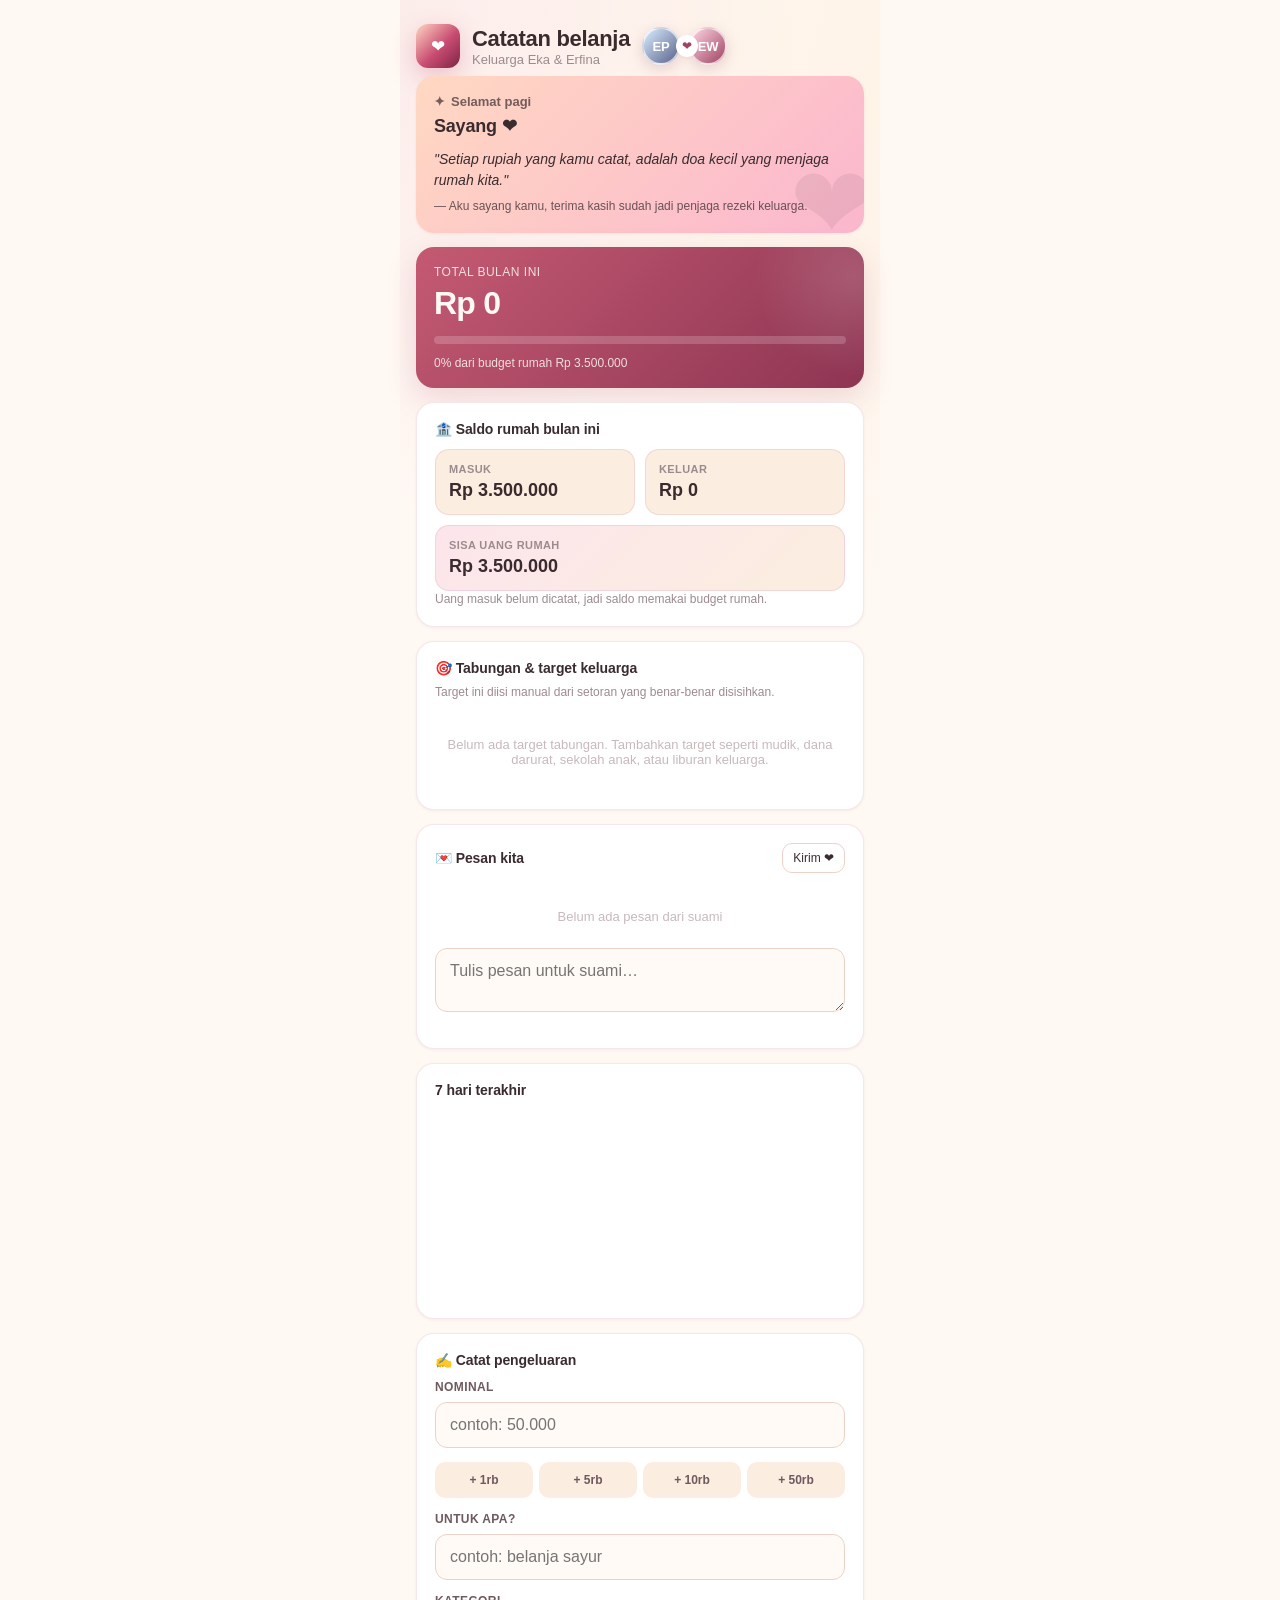
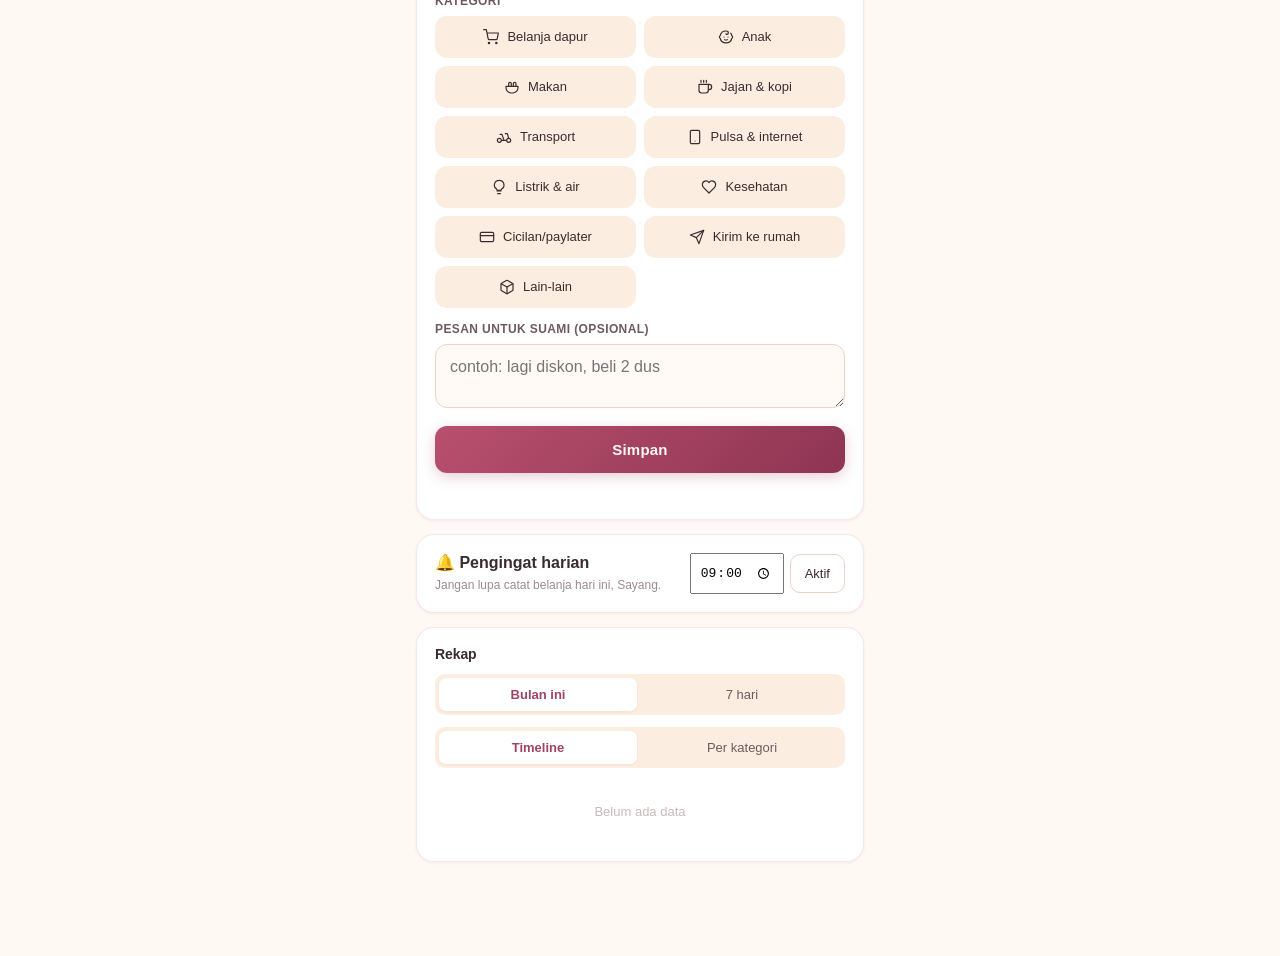
==== commit f6b66b56: "Add files via upload" ====
--- a/index.html
+++ b/index.html
@@ -29,7 +29,6 @@
   <div class="greeting-sub" id="greeting-sub"></div>
 </div>
 
-<div id="target-wrap" class="card no-pad"></div>
 
 <div class="card card-elevated">
   <div class="summary-label" id="period-label">Total bulan ini</div>
@@ -46,6 +45,12 @@
     <div class="wallet-wide"><span>Sisa uang rumah</span><b id="wallet-left">Rp 0</b></div>
   </div>
   <div class="tiny-muted" id="wallet-note">Kalau uang masuk belum dicatat, saldo mengikuti budget rumah.</div>
+</div>
+
+<div class="card" id="savings-card">
+  <div class="section-title">🎯 Tabungan & target keluarga</div>
+  <p class="tiny-muted" style="margin-top:-4px;">Target ini diisi manual dari setoran yang benar-benar disisihkan.</p>
+  <div id="target-wrap"><div class="loading">Memuat target</div></div>
 </div>
 
 <div class="card">
@@ -133,7 +138,7 @@
 let incomeHome = [];
 let incomeAll = [];
 let templates = [];
-let targetData = null;
+let savingsTargets = [];
 let bills = [];
 let isSaving = false;
 
@@ -186,7 +191,7 @@
 }
 
 async function loadAll() {
-  await Promise.all([loadData(), loadTemplates(), loadMessages(), loadTarget(), loadBills()]);
+  await Promise.all([loadData(), loadTemplates(), loadMessages(), loadSavingsTargets(), loadBills()]);
 }
 
 async function loadData() {
@@ -219,9 +224,9 @@
   renderMessages(res.data || []);
 }
 
-async function loadTarget() {
-  const res = await safeGet({ type:'target', key:'family_monthly' });
-  targetData = res.data || null;
+async function loadSavingsTargets() {
+  const res = await safeGet({ type:'savings_targets', period:'month' });
+  savingsTargets = res.data || [];
   renderTarget();
 }
 
@@ -257,7 +262,7 @@
 
 function renderTarget() {
   if (!document.getElementById('target-wrap')) return;
-  document.getElementById('target-wrap').innerHTML = renderFamilyTarget(targetData, monthAll, incomeAll);
+  document.getElementById('target-wrap').innerHTML = renderSavingsTargets(savingsTargets,{compact:true});
 }
 
 function renderTemplates() {
--- a/styles.css
+++ b/styles.css
@@ -955,3 +955,175 @@
 @media (max-width: 380px) {
   .family-photo-grid { grid-template-columns: 1fr; }
 }
+
+/* ===== Savings targets v3.7 ===== */
+.savings-overview {
+  display: grid;
+  grid-template-columns: 1fr 1fr;
+  gap: 10px;
+  margin-bottom: 12px;
+}
+.savings-overview > div {
+  background: linear-gradient(135deg, var(--accent-light), var(--bg-muted));
+  border: 1px solid var(--border);
+  border-radius: 14px;
+  padding: 12px;
+}
+.savings-overview span,
+.savings-meta,
+.saving-entry span {
+  font-size: 11px;
+  color: var(--text-muted);
+}
+.savings-overview b {
+  display: block;
+  margin-top: 4px;
+  font-size: 18px;
+  font-variant-numeric: tabular-nums;
+}
+.savings-target-list {
+  display: grid;
+  gap: 10px;
+}
+.savings-target-card {
+  background: var(--bg-input);
+  border: 1px solid var(--border-strong);
+  border-radius: 16px;
+  padding: 14px;
+  box-shadow: var(--shadow-sm);
+}
+.savings-target-top {
+  display: grid;
+  grid-template-columns: auto 1fr;
+  gap: 10px;
+  align-items: center;
+}
+.savings-icon {
+  width: 38px;
+  height: 38px;
+  border-radius: 14px;
+  display: flex;
+  align-items: center;
+  justify-content: center;
+  background: linear-gradient(135deg, #ffe0cd, #f5a7bf);
+  font-size: 19px;
+  box-shadow: var(--shadow-sm);
+}
+.savings-target-top strong {
+  display: block;
+  font-size: 15px;
+}
+.savings-target-top small {
+  display: block;
+  color: var(--text-muted);
+  font-size: 12px;
+  margin-top: 2px;
+  line-height: 1.35;
+}
+.savings-amount {
+  display: flex;
+  align-items: baseline;
+  gap: 7px;
+  margin: 13px 0 8px;
+}
+.savings-amount b {
+  font-size: 23px;
+  letter-spacing: -.4px;
+  font-variant-numeric: tabular-nums;
+}
+.savings-amount span {
+  color: var(--text-muted);
+  font-size: 13px;
+}
+.savings-bar {
+  height: 9px;
+  border-radius: 999px;
+  background: var(--bg-muted);
+  overflow: hidden;
+}
+.savings-bar > div {
+  height: 100%;
+  border-radius: 999px;
+  background: linear-gradient(90deg, #75bf67, #ffd36d);
+  transition: width .45s ease;
+}
+.savings-meta {
+  display: flex;
+  justify-content: space-between;
+  gap: 10px;
+  margin: 8px 0 0;
+}
+.saving-entry-list {
+  display: grid;
+  gap: 6px;
+  margin-top: 10px;
+}
+.saving-entry {
+  display: grid;
+  grid-template-columns: 1fr auto auto;
+  align-items: center;
+  gap: 8px;
+  background: var(--bg-card);
+  border-radius: 10px;
+  padding: 8px 10px;
+  border: 1px solid var(--border);
+}
+.saving-entry b {
+  font-size: 12px;
+  color: var(--text);
+}
+.saving-entry button {
+  border: none;
+  background: transparent;
+  color: var(--danger);
+  font-size: 16px;
+  cursor: pointer;
+}
+.savings-actions {
+  display: flex;
+  gap: 8px;
+  margin-top: 12px;
+}
+.danger-text { color: var(--danger) !important; }
+.saving-target-name {
+  background: var(--bg-muted);
+  border: 1px solid var(--border);
+  border-radius: 12px;
+  padding: 11px 12px;
+  margin-bottom: 14px;
+  font-weight: 700;
+}
+@media (max-width: 360px) {
+  .savings-overview { grid-template-columns: 1fr; }
+  .savings-meta { display:block; }
+  .savings-actions { flex-direction: column; }
+}
+
+
+/* ===== Notifikasi keluarga v3.8 ===== */
+.notif-checks {
+  display: grid;
+  gap: 8px;
+  margin: 8px 0 14px;
+}
+.check-line {
+  display: flex;
+  align-items: flex-start;
+  gap: 10px;
+  padding: 10px 12px;
+  border: 1px solid var(--border);
+  background: var(--bg-muted);
+  border-radius: 12px;
+  text-transform: none;
+  letter-spacing: 0;
+  font-size: 13px;
+  color: var(--text);
+  line-height: 1.35;
+}
+.check-line input[type="checkbox"] {
+  width: 18px;
+  height: 18px;
+  margin: 0;
+  accent-color: var(--accent);
+  flex-shrink: 0;
+}
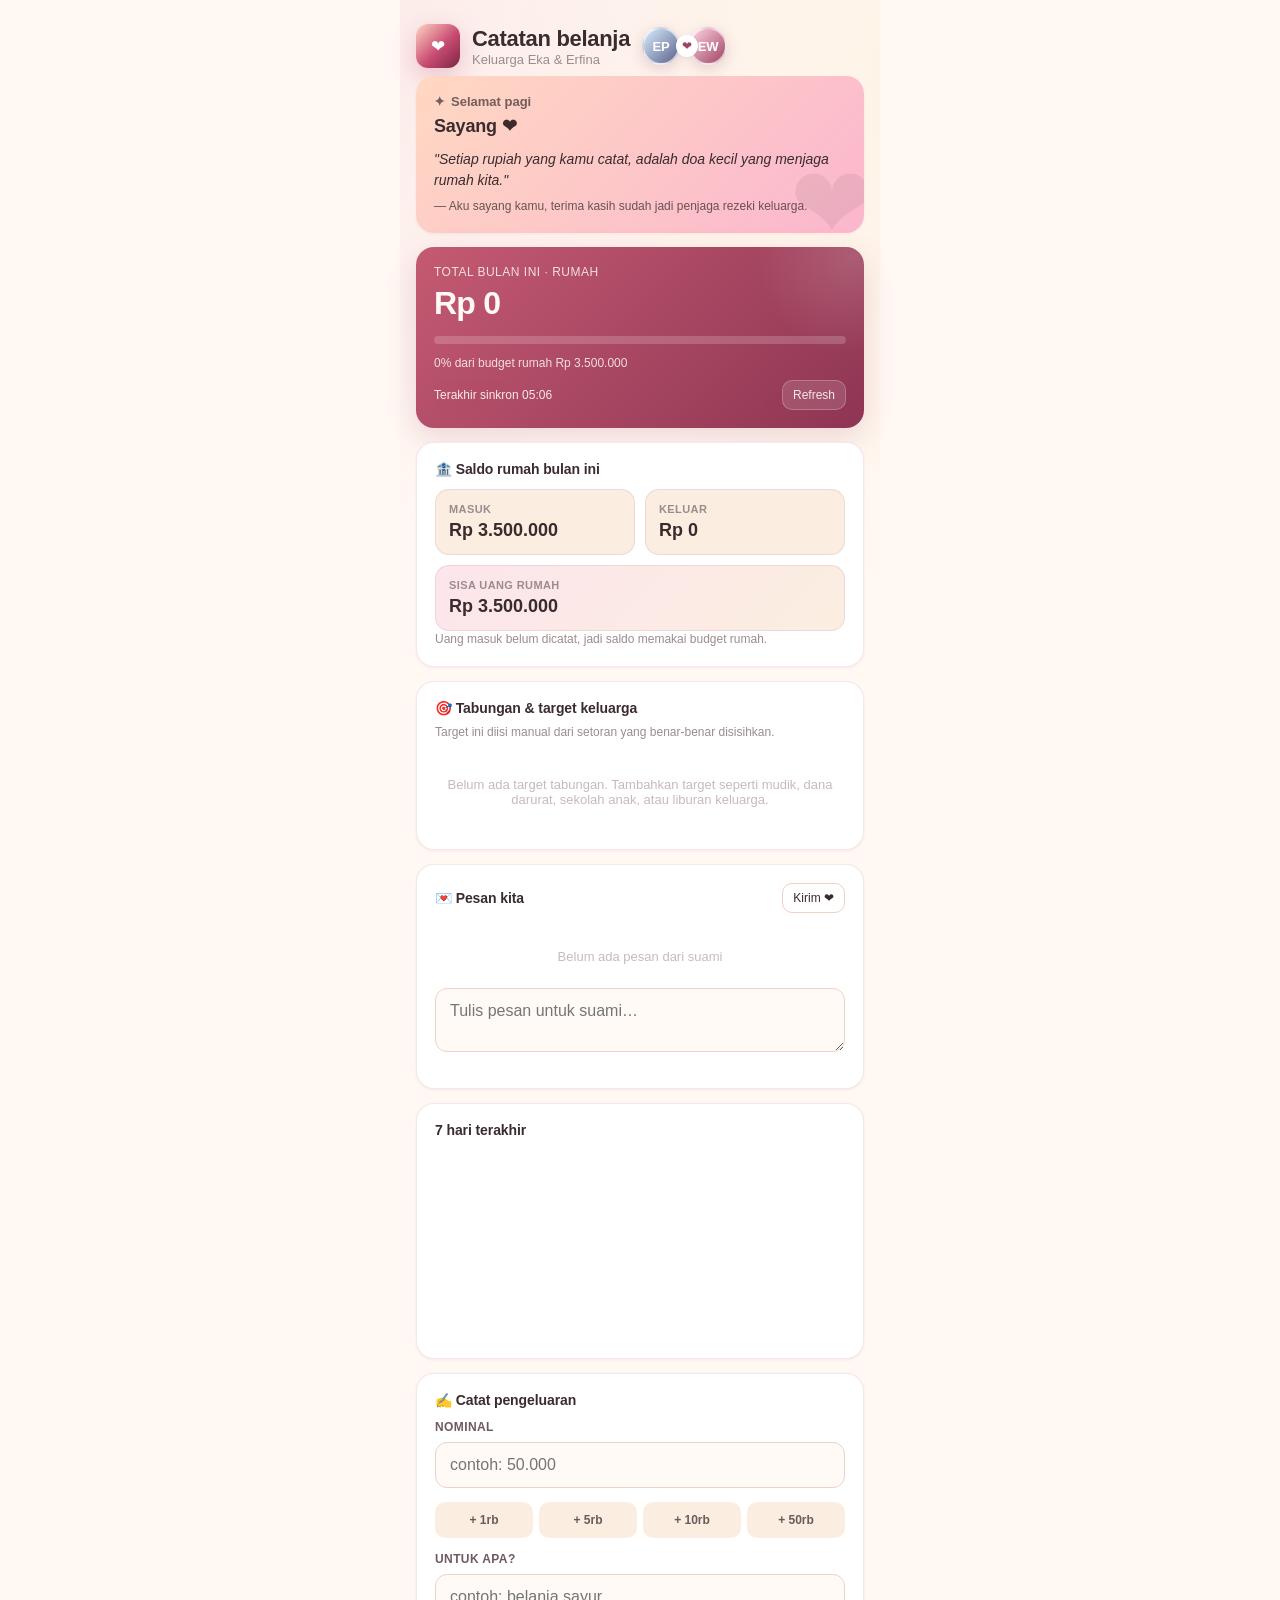
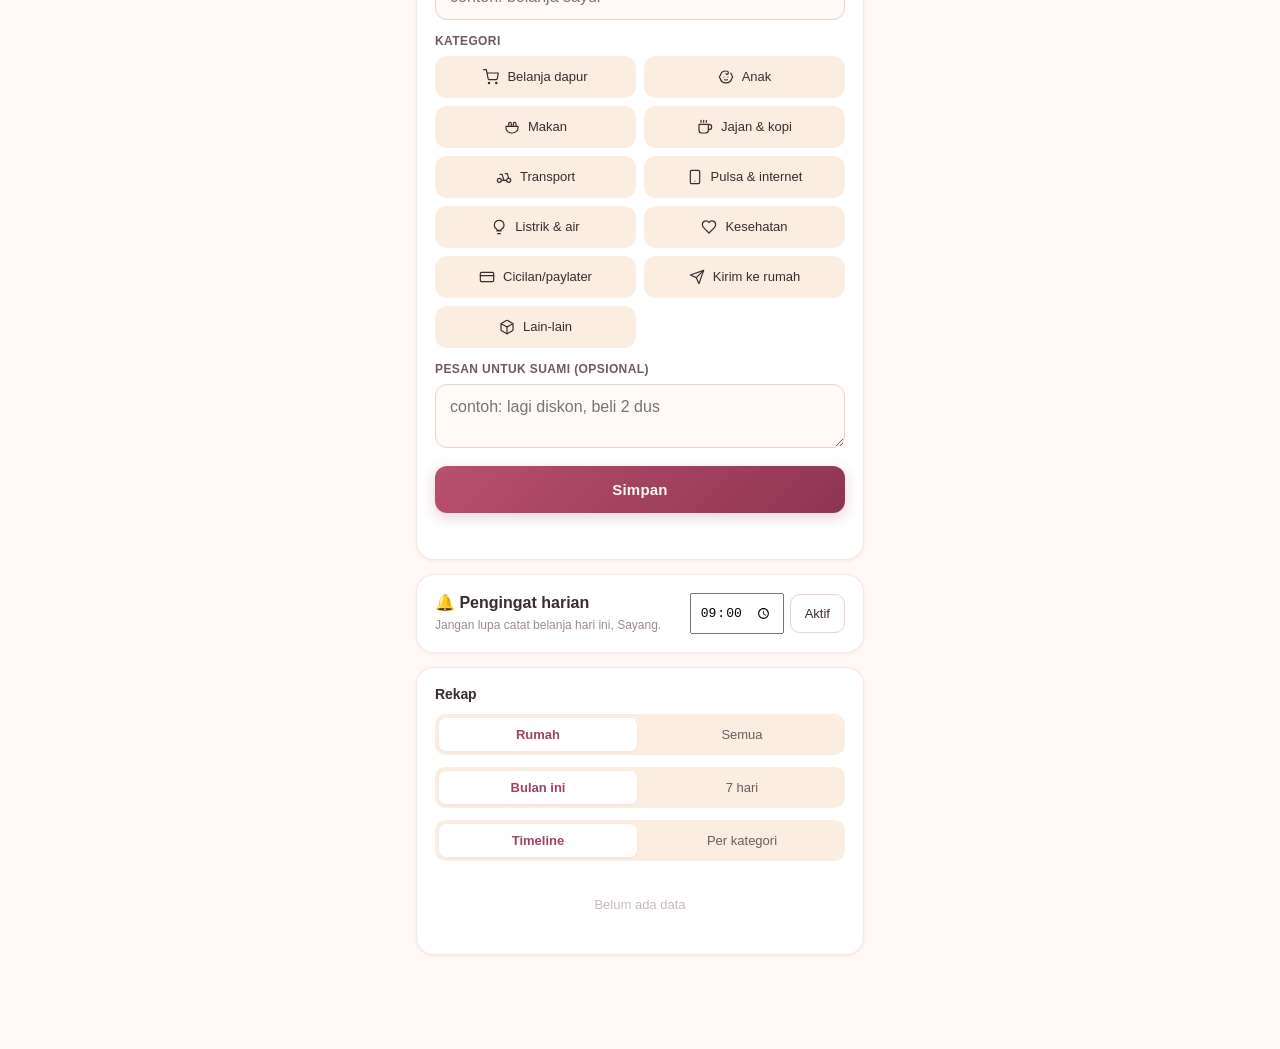
==== commit ed89e1cb: "Add files via upload" ====
--- a/index.html
+++ b/index.html
@@ -6,10 +6,10 @@
 <meta name="theme-color" content="#a04361">
 <meta name="theme-color" content="#1c1418" media="(prefers-color-scheme: dark)">
 <title>Catatan Belanja Keluarga</title>
-<link rel="manifest" href="manifest.json">
+<link rel="manifest" href="manifest.json?v=family381">
 <link rel="icon" type="image/svg+xml" href="icon.svg">
 <link rel="apple-touch-icon" href="icon-192.svg">
-<link rel="stylesheet" href="styles.css">
+<link rel="stylesheet" href="styles.css?v=family381">
 </head>
 <body>
 
@@ -35,6 +35,7 @@
   <div class="summary-amount" id="total">Rp 0</div>
   <div class="progress-bar"><div class="progress-fill" id="progress"></div></div>
   <div class="summary-meta" id="meta">Memuat…</div>
+  <div class="sync-row"><span id="sync-status">Belum sinkron</span><button class="btn-secondary micro" onclick="loadAll()">Refresh</button></div>
 </div>
 
 <div class="card">
@@ -101,6 +102,10 @@
 
 <div class="card">
   <div class="section-title">Rekap</div>
+  <div class="filter-row two">
+    <button class="filter-btn active" data-scope="rumah">Rumah</button>
+    <button class="filter-btn" data-scope="all">Semua</button>
+  </div>
   <div class="filter-row two">
     <button class="filter-btn active" data-period="month">Bulan ini</button>
     <button class="filter-btn" data-period="week">7 hari</button>
@@ -124,14 +129,15 @@
   </div>
 </div>
 
-<script src="config.js"></script>
-<script src="shared.js"></script>
+<script src="config.js?v=family381"></script>
+<script src="shared.js?v=family381"></script>
 <script>
 let selectedCat = null;
 let editSelectedCat = null;
 let editingId = null;
 let currentPeriod = 'month';
 let currentView = 'list';
+let currentScope = 'rumah';
 let cachedData = [];
 let monthHome = [];
 let monthAll = [];
@@ -171,6 +177,12 @@
   attachQuickButtons(document.querySelector('.quick-row'), document.getElementById('amount'));
   installReminderUI('istri');
   document.getElementById('save').onclick = saveExpense;
+  document.querySelectorAll('[data-scope]').forEach(btn => btn.onclick = () => {
+    currentScope = btn.dataset.scope;
+    document.querySelectorAll('[data-scope]').forEach(b => b.classList.remove('active'));
+    btn.classList.add('active');
+    loadData();
+  });
   document.querySelectorAll('[data-period]').forEach(btn => btn.onclick = () => {
     currentPeriod = btn.dataset.period;
     document.querySelectorAll('[data-period]').forEach(b => b.classList.remove('active'));
@@ -197,19 +209,19 @@
 async function loadData() {
   document.getElementById('content').innerHTML = '<div class="loading">Memuat</div>';
   const [periodRes, monthHomeRes, monthAllRes, incHomeRes, incAllRes, chartRes] = await Promise.all([
-    safeGet({ type:'expenses', scope:'rumah', period:currentPeriod }),
+    safeGet({ type:'expenses', scope:currentScope, period:currentPeriod }),
     safeGet({ type:'expenses', scope:'rumah', period:'month' }),
     safeGet({ type:'expenses', scope:'all', period:'month' }),
     safeGet({ type:'incomes', scope:'rumah', period:'month' }),
     safeGet({ type:'incomes', scope:'all', period:'month' }),
-    safeGet({ type:'summary', scope:'rumah', period:'week' })
+    safeGet({ type:'summary', scope:currentScope, period:'week' })
   ]);
   cachedData = periodRes.data || [];
   monthHome = monthHomeRes.data || [];
   monthAll = monthAllRes.data || [];
   incomeHome = incHomeRes.data || [];
   incomeAll = incAllRes.data || [];
-  renderSummary(); renderWallet(); renderContent(); renderTarget();
+  renderSummary(); renderWallet(); renderContent(); renderTarget(); setSyncStatus();
   renderMiniChart(document.getElementById('chart'), chartRes.daily || [], 'total');
 }
 
@@ -240,12 +252,15 @@
 
 function renderSummary() {
   const total = sumAmount(cachedData);
-  const limit = currentPeriod === 'month' ? (typeof BUDGET_RUMAH !== 'undefined' ? BUDGET_RUMAH : 0) : Math.max(1, (typeof BUDGET_RUMAH !== 'undefined' ? BUDGET_RUMAH : 0) / 4);
+  const baseLimit = currentScope === 'all' ? (typeof BUDGET_TOTAL !== 'undefined' ? BUDGET_TOTAL : 0) : (typeof BUDGET_RUMAH !== 'undefined' ? BUDGET_RUMAH : 0);
+  const limit = currentPeriod === 'month' ? baseLimit : Math.max(1, baseLimit / 4);
   const p = pct(total, limit);
   document.getElementById('total').textContent = fmtRp(total);
   document.getElementById('progress').style.width = clamp(p, 0, 100) + '%';
   document.getElementById('progress').className = 'progress-fill ' + progressClass(p);
-  document.getElementById('meta').textContent = limit ? Math.round(p) + '% dari budget rumah ' + fmtRp(limit) : cachedData.length + ' transaksi';
+  const scopeLabel = currentScope === 'all' ? 'keluarga' : 'rumah';
+  document.getElementById('period-label').textContent = (currentPeriod === 'month' ? 'Total bulan ini' : 'Total 7 hari terakhir') + ' · ' + scopeLabel;
+  document.getElementById('meta').textContent = limit ? Math.round(p) + '% dari budget ' + scopeLabel + ' ' + fmtRp(limit) : cachedData.length + ' transaksi';
 }
 
 function renderWallet() {
@@ -283,7 +298,7 @@
 }
 
 function renderContent() {
-  document.getElementById('content').innerHTML = currentView === 'cat' ? renderCategorySummary(cachedData) : renderTimeline(cachedData, { editable:true });
+  document.getElementById('content').innerHTML = currentView === 'cat' ? renderCategorySummary(cachedData) : renderTimeline(cachedData, { editable: currentScope === 'rumah' });
 }
 
 async function saveExpense() {
@@ -302,6 +317,7 @@
     spawnHeart(btn); toast('✓ Tersimpan, terima kasih ' + (typeof PANGGILAN_ISTRI !== 'undefined' ? PANGGILAN_ISTRI : 'Sayang') + ' ❤');
     amountInput.value = ''; document.getElementById('note').value = ''; document.getElementById('message').value = ''; selectedCat = null;
     document.querySelectorAll('#cats .opt-btn').forEach(x => x.classList.remove('selected'));
+    await new Promise(r => setTimeout(r, 700));
     await loadData();
   } catch (e) { msg.className='msg err'; msg.textContent='Gagal: ' + apiErrorMessage(e); }
   isSaving = false; btn.disabled = false; btn.textContent = 'Simpan';
--- a/styles.css
+++ b/styles.css
@@ -1127,3 +1127,8 @@
   accent-color: var(--accent);
   flex-shrink: 0;
 }
+
+
+/* v3.8.1 sync helper */
+.sync-row { display:flex; align-items:center; justify-content:space-between; gap:10px; margin-top:10px; font-size:12px; opacity:.92; }
+.card-elevated .sync-row .btn-secondary { background: rgba(255,255,255,.14); color: var(--text-inverse); border-color: rgba(255,255,255,.25); }
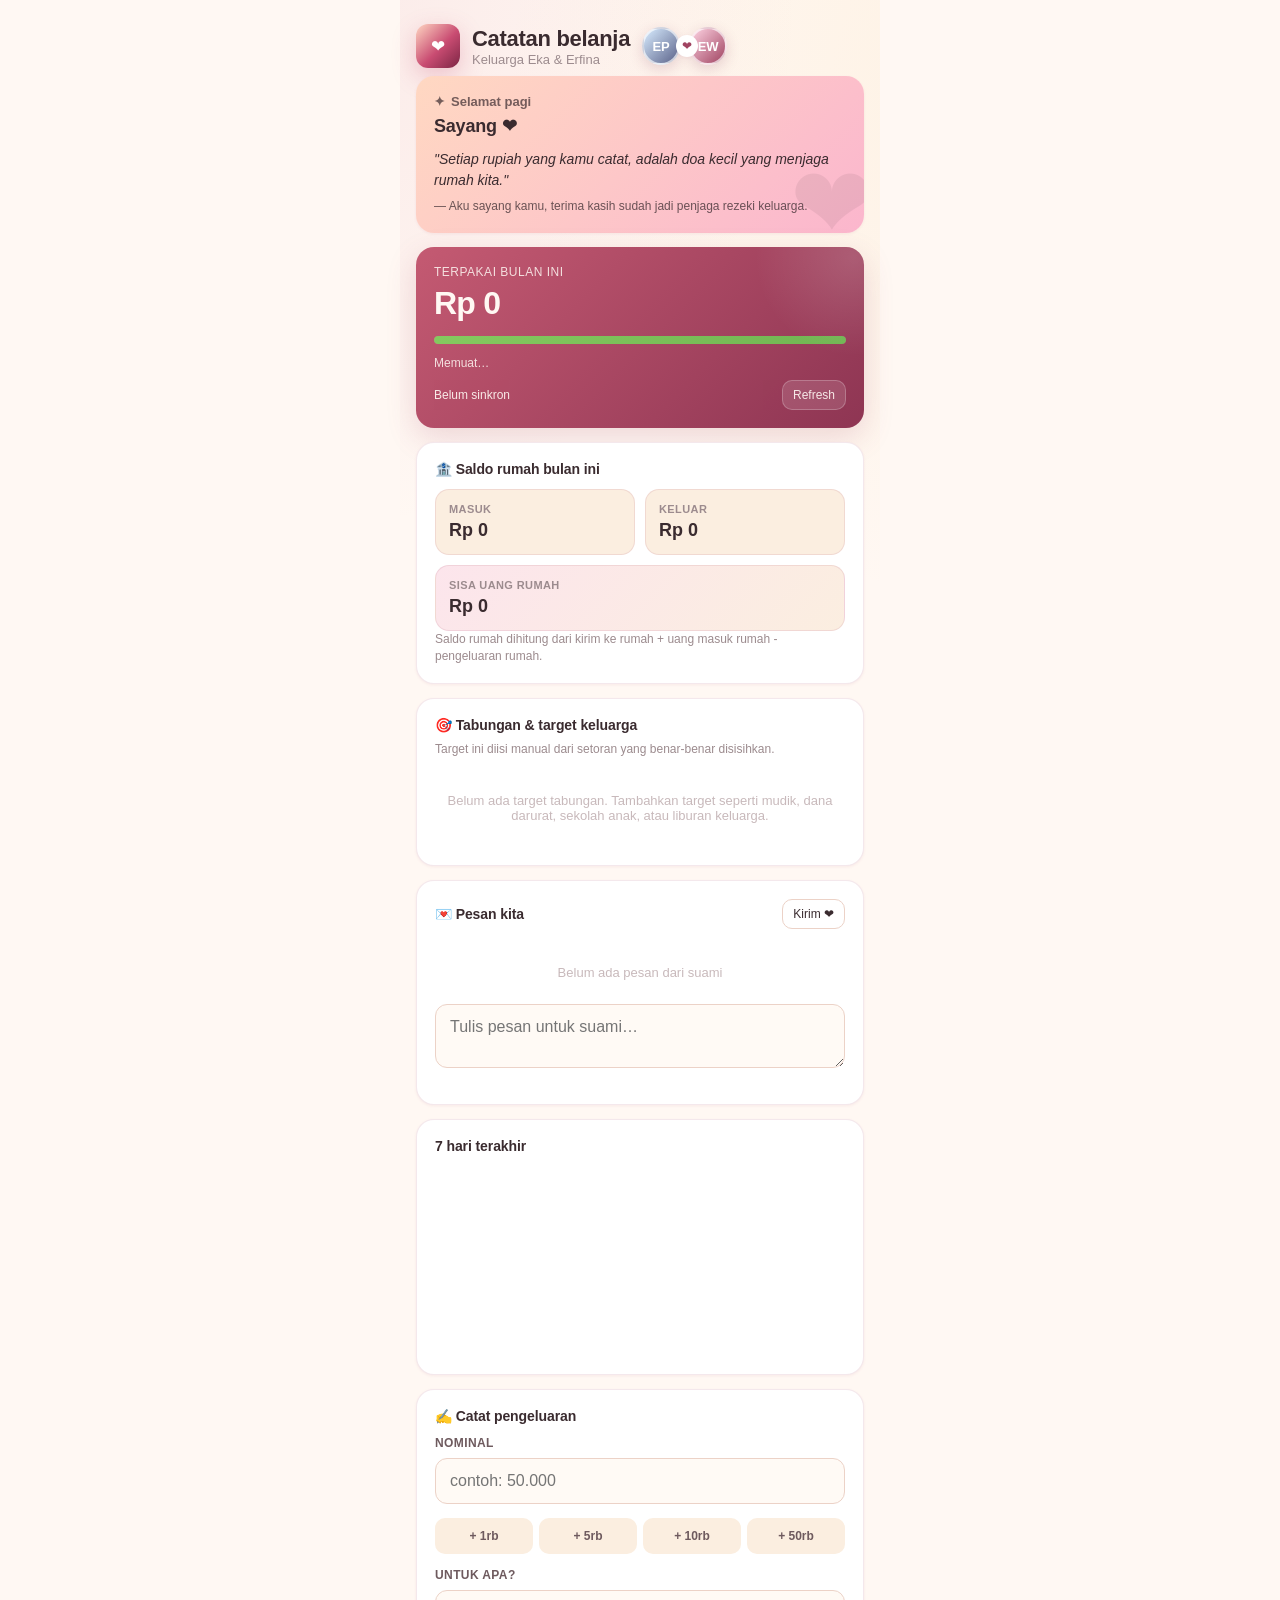
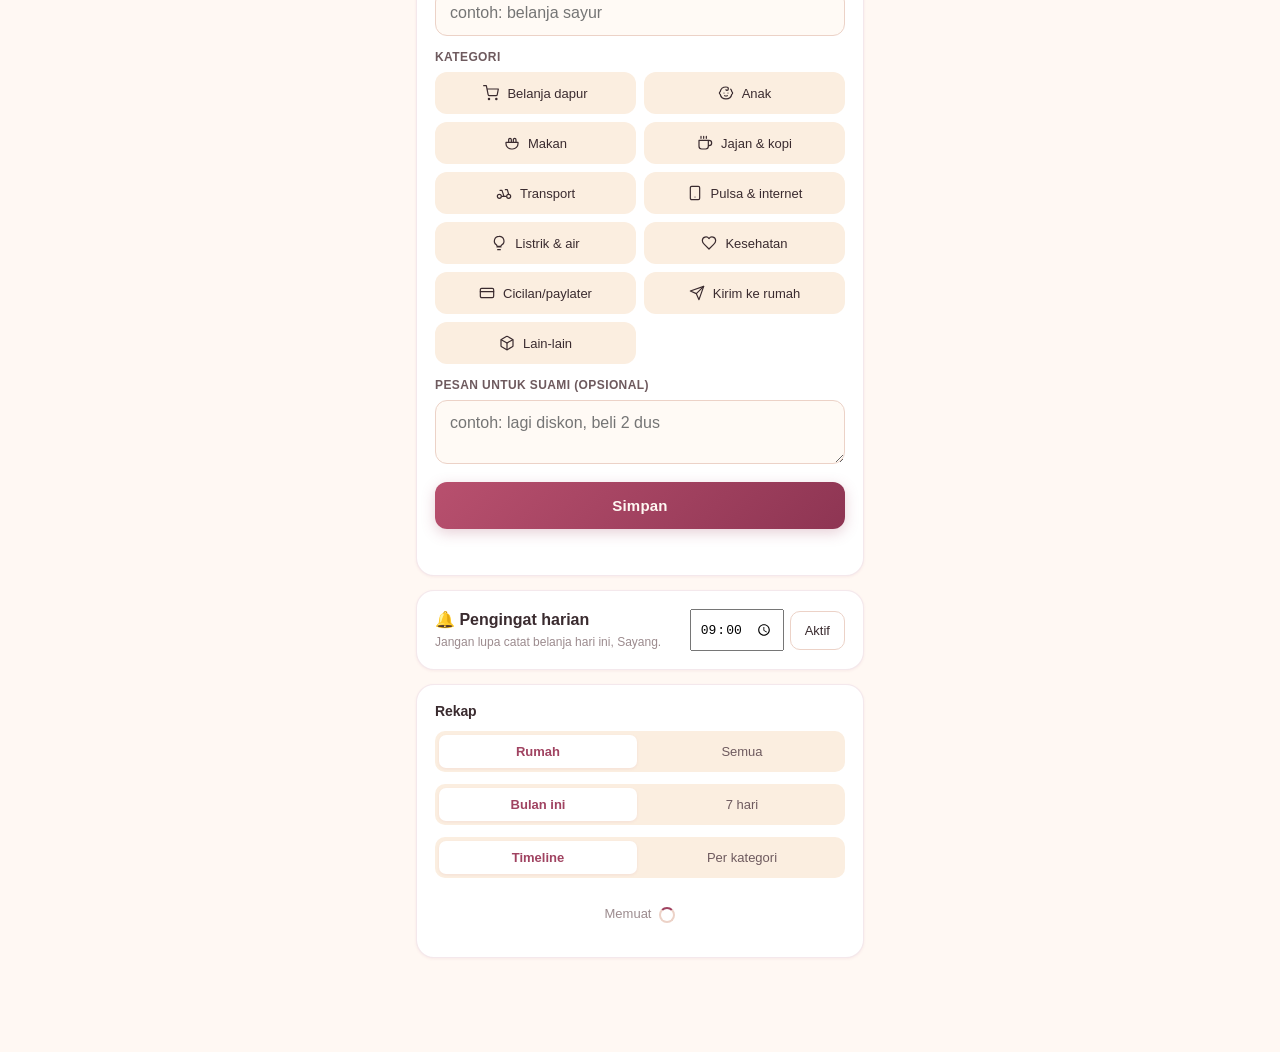
==== commit fdf1b790: "Update index.html" ====
--- a/index.html
+++ b/index.html
@@ -6,10 +6,10 @@
 <meta name="theme-color" content="#a04361">
 <meta name="theme-color" content="#1c1418" media="(prefers-color-scheme: dark)">
 <title>Catatan Belanja Keluarga</title>
-<link rel="manifest" href="manifest.json?v=family381">
+<link rel="manifest" href="manifest.json?v=family382">
 <link rel="icon" type="image/svg+xml" href="icon.svg">
 <link rel="apple-touch-icon" href="icon-192.svg">
-<link rel="stylesheet" href="styles.css?v=family381">
+<link rel="stylesheet" href="styles.css?v=family382">
 </head>
 <body>
 
@@ -31,7 +31,7 @@
 
 
 <div class="card card-elevated">
-  <div class="summary-label" id="period-label">Total bulan ini</div>
+  <div class="summary-label" id="period-label">Terpakai bulan ini</div>
   <div class="summary-amount" id="total">Rp 0</div>
   <div class="progress-bar"><div class="progress-fill" id="progress"></div></div>
   <div class="summary-meta" id="meta">Memuat…</div>
@@ -45,7 +45,7 @@
     <div><span>Keluar</span><b id="wallet-out">Rp 0</b></div>
     <div class="wallet-wide"><span>Sisa uang rumah</span><b id="wallet-left">Rp 0</b></div>
   </div>
-  <div class="tiny-muted" id="wallet-note">Kalau uang masuk belum dicatat, saldo mengikuti budget rumah.</div>
+  <div class="tiny-muted" id="wallet-note">Saldo rumah dihitung dari kirim ke rumah + uang masuk rumah - pengeluaran rumah.</div>
 </div>
 
 <div class="card" id="savings-card">
@@ -129,8 +129,8 @@
   </div>
 </div>
 
-<script src="config.js?v=family381"></script>
-<script src="shared.js?v=family381"></script>
+<script src="config.js?v=family382"></script>
+<script src="shared.js?v=family382"></script>
 <script>
 let selectedCat = null;
 let editSelectedCat = null;
@@ -251,28 +251,28 @@
 }
 
 function renderSummary() {
-  const total = sumAmount(cachedData);
-  const baseLimit = currentScope === 'all' ? (typeof BUDGET_TOTAL !== 'undefined' ? BUDGET_TOTAL : 0) : (typeof BUDGET_RUMAH !== 'undefined' ? BUDGET_RUMAH : 0);
-  const limit = currentPeriod === 'month' ? baseLimit : Math.max(1, baseLimit / 4);
-  const p = pct(total, limit);
+  const expensesForFlow = currentPeriod === 'month' ? monthAll : cachedData;
+  const incomesForFlow = incomeAll;
+  const flow = currentScope === 'all' ? calcFamilyCashflow(expensesForFlow, incomesForFlow) : calcHomeCashflow(expensesForFlow, incomesForFlow);
+  const total = flow.keluar;
+  const p = flow.percent || 0;
   document.getElementById('total').textContent = fmtRp(total);
   document.getElementById('progress').style.width = clamp(p, 0, 100) + '%';
   document.getElementById('progress').className = 'progress-fill ' + progressClass(p);
   const scopeLabel = currentScope === 'all' ? 'keluarga' : 'rumah';
-  document.getElementById('period-label').textContent = (currentPeriod === 'month' ? 'Total bulan ini' : 'Total 7 hari terakhir') + ' · ' + scopeLabel;
-  document.getElementById('meta').textContent = limit ? Math.round(p) + '% dari budget ' + scopeLabel + ' ' + fmtRp(limit) : cachedData.length + ' transaksi';
+  document.getElementById('period-label').textContent = (currentPeriod === 'month' ? 'Terpakai bulan ini' : 'Terpakai 7 hari terakhir') + ' · ' + scopeLabel;
+  document.getElementById('meta').textContent = flow.masuk > 0 ? ((p).toFixed(1).replace('.', ',') + '% dari uang masuk ' + fmtRp(flow.masuk)) : cachedData.length + ' transaksi · uang masuk belum dicatat';
 }
 
 function renderWallet() {
-  const masuk = sumAmount(incomeHome);
-  const keluar = sumAmount(monthHome);
-  const budget = typeof BUDGET_RUMAH !== 'undefined' ? BUDGET_RUMAH : 0;
-  const basis = masuk > 0 ? masuk : budget;
-  const sisa = basis - keluar;
-  document.getElementById('wallet-in').textContent = masuk > 0 ? fmtRp(masuk) : fmtRp(budget);
-  document.getElementById('wallet-out').textContent = fmtRp(keluar);
-  document.getElementById('wallet-left').textContent = fmtRp(sisa);
-  document.getElementById('wallet-note').textContent = masuk > 0 ? 'Saldo dihitung dari uang masuk yang dicatat.' : 'Uang masuk belum dicatat, jadi saldo memakai budget rumah.';
+  const flow = calcHomeCashflow(monthAll, incomeAll);
+  document.getElementById('wallet-in').textContent = fmtRp(flow.masuk);
+  document.getElementById('wallet-out').textContent = fmtRp(flow.keluar);
+  document.getElementById('wallet-left').textContent = fmtRp(flow.sisa);
+  const parts = [];
+  if (flow.transferIn > 0) parts.push('Kirim dari suami ' + fmtRp(flow.transferIn));
+  if (flow.directIn > 0) parts.push('Uang masuk rumah ' + fmtRp(flow.directIn));
+  document.getElementById('wallet-note').textContent = parts.length ? parts.join(' + ') + '. ' + cashflowNote(flow, 'rumah') : 'Uang masuk rumah belum ada. Input kategori “Kirim ke rumah” dari admin agar saldo rumah bertambah.';
 }
 
 function renderTarget() {
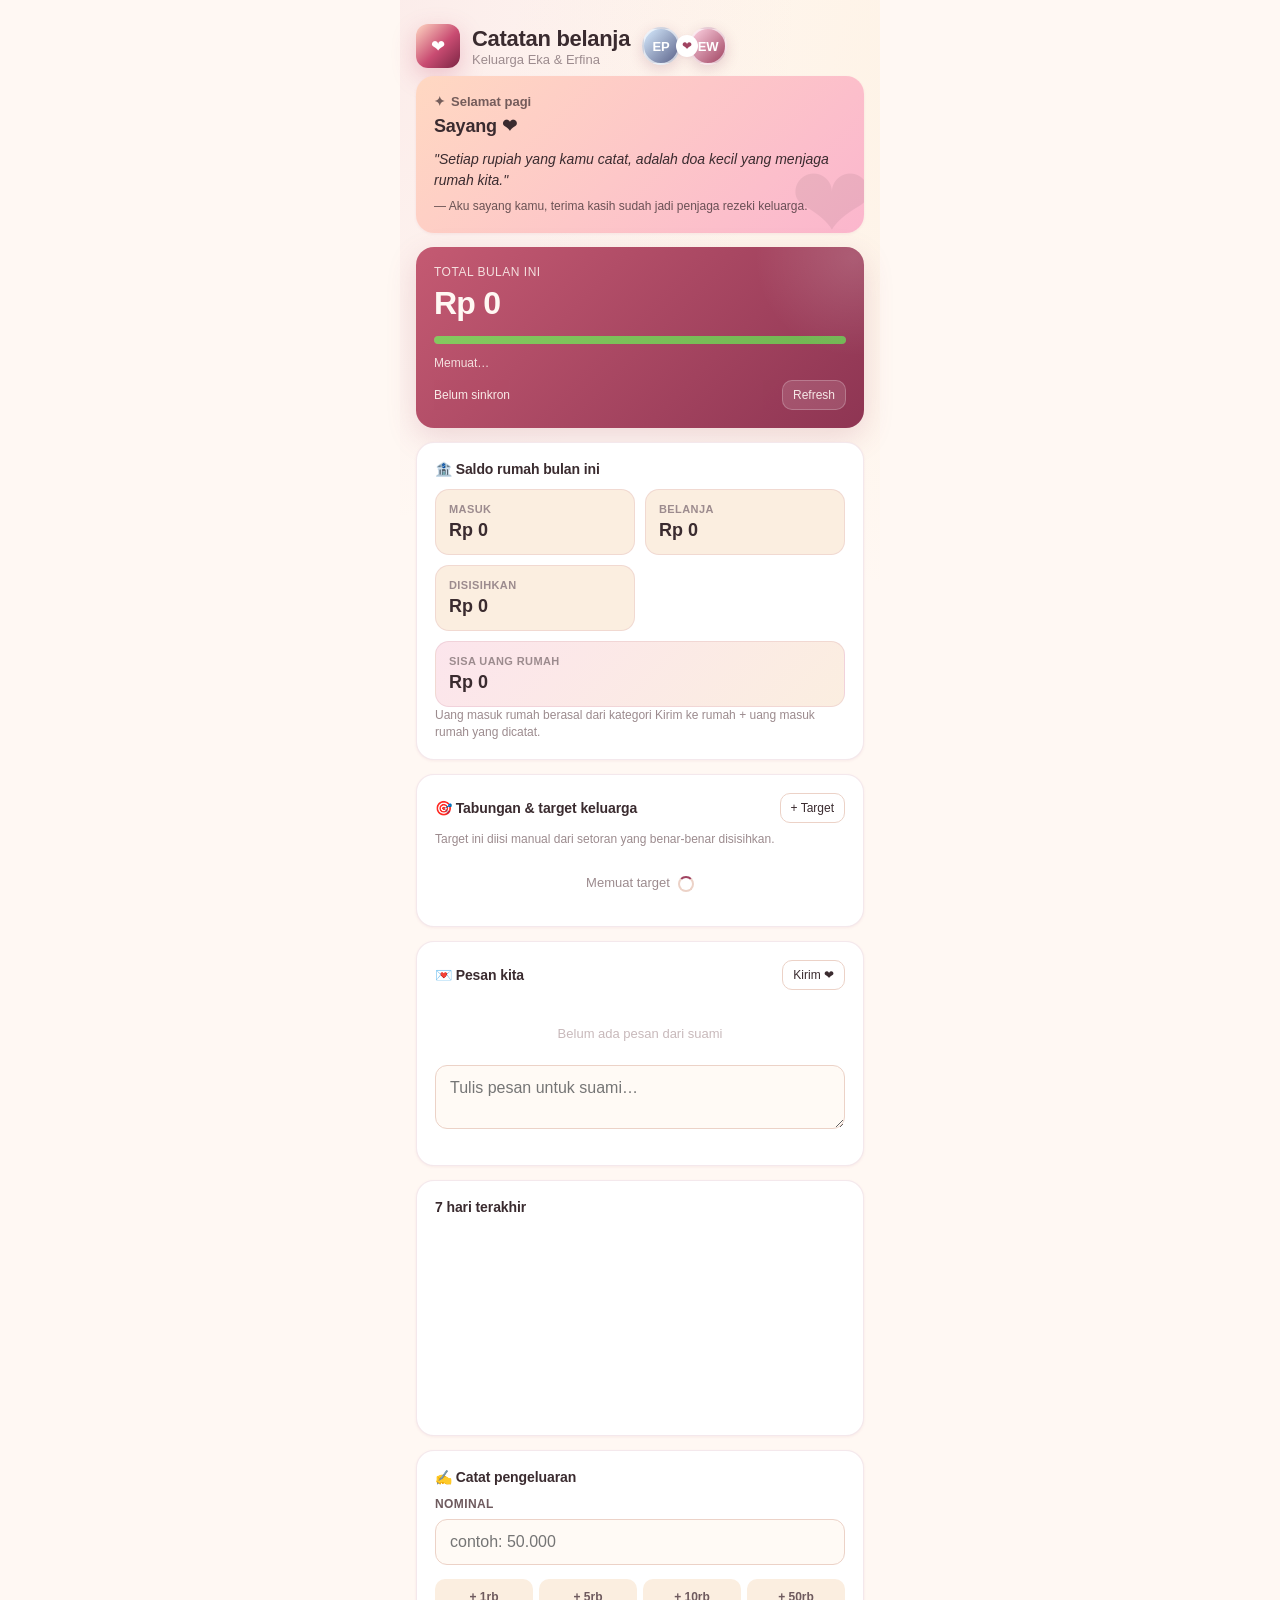
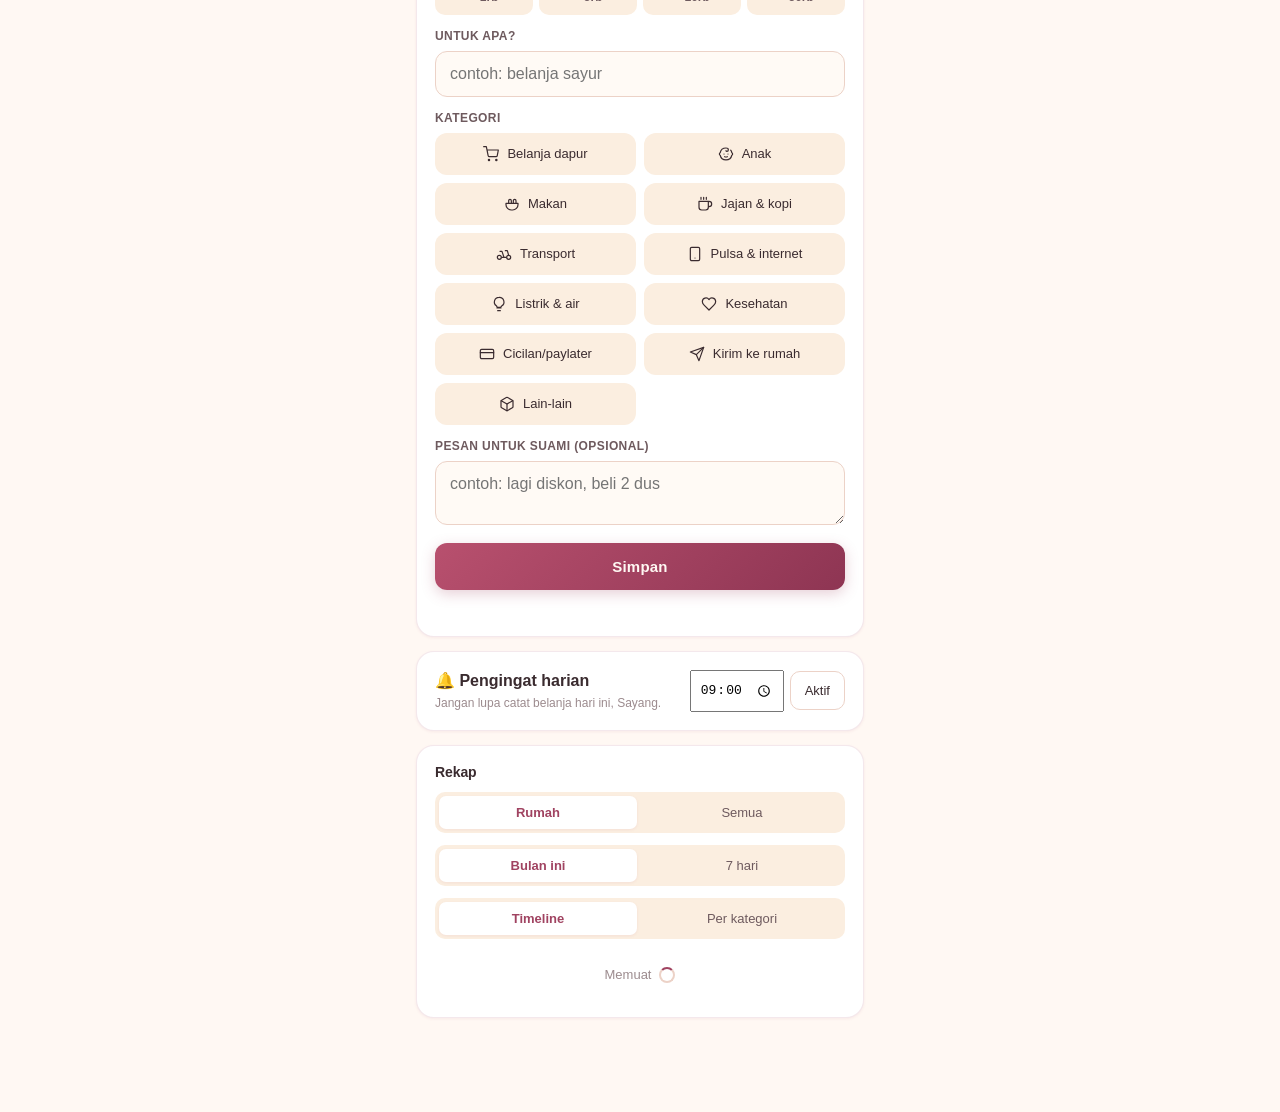
==== commit bff4b534: "Update index.html" ====
--- a/index.html
+++ b/index.html
@@ -6,10 +6,10 @@
 <meta name="theme-color" content="#a04361">
 <meta name="theme-color" content="#1c1418" media="(prefers-color-scheme: dark)">
 <title>Catatan Belanja Keluarga</title>
-<link rel="manifest" href="manifest.json?v=family382">
+<link rel="manifest" href="manifest.json?v=family383">
 <link rel="icon" type="image/svg+xml" href="icon.svg">
 <link rel="apple-touch-icon" href="icon-192.svg">
-<link rel="stylesheet" href="styles.css?v=family382">
+<link rel="stylesheet" href="styles.css?v=family383">
 </head>
 <body>
 
@@ -31,7 +31,7 @@
 
 
 <div class="card card-elevated">
-  <div class="summary-label" id="period-label">Terpakai bulan ini</div>
+  <div class="summary-label" id="period-label">Total bulan ini</div>
   <div class="summary-amount" id="total">Rp 0</div>
   <div class="progress-bar"><div class="progress-fill" id="progress"></div></div>
   <div class="summary-meta" id="meta">Memuat…</div>
@@ -42,14 +42,14 @@
   <div class="section-title">🏦 Saldo rumah bulan ini</div>
   <div class="wallet-grid">
     <div><span>Masuk</span><b id="wallet-in">Rp 0</b></div>
-    <div><span>Keluar</span><b id="wallet-out">Rp 0</b></div>
-    <div class="wallet-wide"><span>Sisa uang rumah</span><b id="wallet-left">Rp 0</b></div>
-  </div>
-  <div class="tiny-muted" id="wallet-note">Saldo rumah dihitung dari kirim ke rumah + uang masuk rumah - pengeluaran rumah.</div>
+    <div><span>Belanja</span><b id="wallet-out">Rp 0</b></div>
+    <div><span>Disisihkan</span><b id="wallet-saved">Rp 0</b></div><div class="wallet-wide"><span>Sisa uang rumah</span><b id="wallet-left">Rp 0</b></div>
+  </div>
+  <div class="tiny-muted" id="wallet-note">Uang masuk rumah berasal dari kategori Kirim ke rumah + uang masuk rumah yang dicatat.</div>
 </div>
 
 <div class="card" id="savings-card">
-  <div class="section-title">🎯 Tabungan & target keluarga</div>
+  <div class="section-title" style="display:flex;justify-content:space-between;align-items:center;gap:10px;"><span>🎯 Tabungan & target keluarga</span><button class="btn-secondary micro" onclick="openTargetModal()">+ Target</button></div>
   <p class="tiny-muted" style="margin-top:-4px;">Target ini diisi manual dari setoran yang benar-benar disisihkan.</p>
   <div id="target-wrap"><div class="loading">Memuat target</div></div>
 </div>
@@ -129,8 +129,28 @@
   </div>
 </div>
 
-<script src="config.js?v=family382"></script>
-<script src="shared.js?v=family382"></script>
+
+<div class="modal-overlay" id="target-modal"><div class="modal">
+  <div class="modal-header"><h2>Target tabungan baru</h2><button class="modal-close" onclick="closeModal('target-modal')">×</button></div>
+  <label>Nama target</label><input type="text" id="target-label" placeholder="contoh: Tabungan Jenna, dana darurat">
+  <label>Nominal target</label><input type="text" id="target-amount" inputmode="numeric" placeholder="contoh: 3.000.000">
+  <label>Icon</label><input type="text" id="target-icon" maxlength="2" placeholder="contoh: 🎯 / 👶 / 🏡">
+  <label>Catatan</label><input type="text" id="target-note" placeholder="opsional">
+  <button class="save-btn" onclick="saveTarget()">Simpan target</button><div class="msg" id="target-msg"></div>
+</div></div>
+
+<div class="modal-overlay" id="saving-modal"><div class="modal">
+  <div class="modal-header"><h2>Setor ke target</h2><button class="modal-close" onclick="closeModal('saving-modal')">×</button></div>
+  <div class="saving-target-name" id="saving-target-name">Target</div>
+  <label>Nominal setoran</label><input type="text" id="saving-amount" inputmode="numeric" placeholder="contoh: 100.000">
+  <label>Sumber setoran</label><div class="opt-grid"><button class="opt-btn" data-saving-loc="rumah">🏠 Uang rumah</button><button class="opt-btn" data-saving-loc="rantau">🧳 Uang suami</button></div>
+  <label>Keterangan sumber</label><input type="text" id="saving-source" placeholder="contoh: Sisa uang rumah">
+  <label>Catatan</label><input type="text" id="saving-note" placeholder="opsional">
+  <button class="save-btn" onclick="saveSavingEntry()">Simpan setoran</button><div class="msg" id="saving-msg"></div>
+</div></div>
+
+<script src="config.js?v=family383"></script>
+<script src="shared.js?v=family383"></script>
 <script>
 let selectedCat = null;
 let editSelectedCat = null;
@@ -138,6 +158,8 @@
 let currentPeriod = 'month';
 let currentView = 'list';
 let currentScope = 'rumah';
+let savingTargetId = null;
+let savingLoc = 'rumah';
 let cachedData = [];
 let monthHome = [];
 let monthAll = [];
@@ -145,6 +167,7 @@
 let incomeAll = [];
 let templates = [];
 let savingsTargets = [];
+let savingEntriesMonth = [];
 let bills = [];
 let isSaving = false;
 
@@ -167,6 +190,16 @@
   });
 }
 
+
+function bindOpt(selector, key, cb) {
+  document.querySelectorAll(selector).forEach(btn => btn.onclick = () => {
+    cb(btn.dataset[key]);
+    document.querySelectorAll(selector).forEach(b => b.classList.remove('selected'));
+    btn.classList.add('selected');
+    if (navigator.vibrate) navigator.vibrate(10);
+  });
+}
+
 async function init() {
   await loadFamilySettings();
   initGreeting();
@@ -174,6 +207,8 @@
   buildCatButtons(document.getElementById('edit-cats'), id => { editSelectedCat = id; });
   initNumberInput(document.getElementById('amount'));
   initNumberInput(document.getElementById('edit-amount'));
+  initNumberInput(document.getElementById('target-amount'));
+  initNumberInput(document.getElementById('saving-amount'));
   attachQuickButtons(document.querySelector('.quick-row'), document.getElementById('amount'));
   installReminderUI('istri');
   document.getElementById('save').onclick = saveExpense;
@@ -196,7 +231,8 @@
     btn.classList.add('active');
     renderContent();
   });
-  ['edit-modal'].forEach(id => document.getElementById(id).addEventListener('click', e => { if (e.target.id === id) closeModal(id); }));
+  bindOpt('[data-saving-loc]', 'savingLoc', v => savingLoc = v);
+  ['edit-modal','target-modal','saving-modal'].forEach(id => document.getElementById(id).addEventListener('click', e => { if (e.target.id === id) closeModal(id); }));
   if (typeof API_URL === 'undefined' || !API_URL || API_URL.includes('PASTE_URL')) {
     document.getElementById('content').innerHTML = '<div class="empty">⚠ API URL belum diset. Edit <code>config.js</code> dulu.</div>';
   } else loadAll();
@@ -237,9 +273,10 @@
 }
 
 async function loadSavingsTargets() {
-  const res = await safeGet({ type:'savings_targets', period:'month' });
+  const res = await safeGet({ type:'savings_targets', period:'month', audience:'istri' });
   savingsTargets = res.data || [];
-  renderTarget();
+  savingEntriesMonth = flattenSavingsEntries(savingsTargets);
+  renderTarget(); renderWallet(); renderSummary();
 }
 
 async function loadBills() {
@@ -251,33 +288,38 @@
 }
 
 function renderSummary() {
-  const expensesForFlow = currentPeriod === 'month' ? monthAll : cachedData;
-  const incomesForFlow = incomeAll;
-  const flow = currentScope === 'all' ? calcFamilyCashflow(expensesForFlow, incomesForFlow) : calcHomeCashflow(expensesForFlow, incomesForFlow);
-  const total = flow.keluar;
-  const p = flow.percent || 0;
+  const flow = currentScope === 'rumah'
+    ? rumahCashflow(monthAll, incomeAll, savingEntriesMonth)
+    : scopeCashflow('all', monthAll, incomeAll, savingEntriesMonth);
+  const total = currentPeriod === 'month' ? flow.used : sumAmount(cachedData);
+  const p = currentPeriod === 'month' ? flow.pct : 0;
   document.getElementById('total').textContent = fmtRp(total);
   document.getElementById('progress').style.width = clamp(p, 0, 100) + '%';
   document.getElementById('progress').className = 'progress-fill ' + progressClass(p);
   const scopeLabel = currentScope === 'all' ? 'keluarga' : 'rumah';
-  document.getElementById('period-label').textContent = (currentPeriod === 'month' ? 'Terpakai bulan ini' : 'Terpakai 7 hari terakhir') + ' · ' + scopeLabel;
-  document.getElementById('meta').textContent = flow.masuk > 0 ? ((p).toFixed(1).replace('.', ',') + '% dari uang masuk ' + fmtRp(flow.masuk)) : cachedData.length + ' transaksi · uang masuk belum dicatat';
-}
+  document.getElementById('period-label').textContent = (currentPeriod === 'month' ? 'Terpakai bulan ini' : 'Total 7 hari terakhir') + ' · ' + scopeLabel;
+  document.getElementById('meta').textContent = currentPeriod === 'month'
+    ? (flow.masuk > 0 ? 'Sudah terpakai ' + p.toFixed(1).replace('.', ',') + '% dari uang masuk.' : 'Uang masuk bulan ini belum dicatat.')
+    : cachedData.length + ' transaksi';
+}
+
 
 function renderWallet() {
-  const flow = calcHomeCashflow(monthAll, incomeAll);
+  const flow = rumahCashflow(monthAll, incomeAll, savingEntriesMonth);
   document.getElementById('wallet-in').textContent = fmtRp(flow.masuk);
   document.getElementById('wallet-out').textContent = fmtRp(flow.keluar);
-  document.getElementById('wallet-left').textContent = fmtRp(flow.sisa);
-  const parts = [];
-  if (flow.transferIn > 0) parts.push('Kirim dari suami ' + fmtRp(flow.transferIn));
-  if (flow.directIn > 0) parts.push('Uang masuk rumah ' + fmtRp(flow.directIn));
-  document.getElementById('wallet-note').textContent = parts.length ? parts.join(' + ') + '. ' + cashflowNote(flow, 'rumah') : 'Uang masuk rumah belum ada. Input kategori “Kirim ke rumah” dari admin agar saldo rumah bertambah.';
-}
+  const savedEl = document.getElementById('wallet-saved');
+  if (savedEl) savedEl.textContent = fmtRp(flow.saved);
+  document.getElementById('wallet-left').textContent = fmtRp(flow.left);
+  document.getElementById('wallet-note').textContent = flow.masuk > 0
+    ? 'Kirim dari suami ' + fmtRp(flow.transfer) + '. Sudah terpakai ' + flow.pct.toFixed(1).replace('.', ',') + '% dari uang masuk.'
+    : 'Uang masuk rumah belum tercatat. Input Kirim ke rumah dari admin atau uang masuk rumah.';
+}
+
 
 function renderTarget() {
   if (!document.getElementById('target-wrap')) return;
-  document.getElementById('target-wrap').innerHTML = renderSavingsTargets(savingsTargets,{compact:true});
+  document.getElementById('target-wrap').innerHTML = renderSavingsTargets(savingsTargets,{compact:true, canContribute:true});
 }
 
 function renderTemplates() {
@@ -370,6 +412,38 @@
   catch(e) { toast('Gagal hapus: ' + apiErrorMessage(e), 'err'); }
 }
 
+
+function openTargetModal(){
+  document.getElementById('target-label').value='';
+  document.getElementById('target-amount').value='';
+  document.getElementById('target-icon').value='🎯';
+  document.getElementById('target-note').value='';
+  document.getElementById('target-msg').textContent='';
+  openModal('target-modal');
+}
+async function saveTarget(){
+  const label=document.getElementById('target-label').value.trim(), amount=parseNum(document.getElementById('target-amount').value), icon=document.getElementById('target-icon').value.trim()||'🎯', note=document.getElementById('target-note').value.trim(), msg=document.getElementById('target-msg');
+  if(!label||!amount){msg.className='msg err';msg.textContent='Lengkapi target';return;}
+  try{await safePost({action:'savings_target_add',label,target_amount:amount,icon,note,created_by:NAMA_ISTRI,visible_to_wife:true}); closeModal('target-modal'); toast('Target ditambahkan'); loadSavingsTargets();}
+  catch(e){msg.className='msg err';msg.textContent='Gagal: '+apiErrorMessage(e);}
+}
+function openSavingModal(id){
+  const t=savingsTargets.find(x=>x.id===id); if(!t)return;
+  savingTargetId=id; savingLoc='rumah';
+  document.getElementById('saving-target-name').textContent=(t.icon||'🎯')+' '+t.label;
+  document.getElementById('saving-amount').value='';
+  document.getElementById('saving-source').value='Sisa uang rumah';
+  document.getElementById('saving-note').value='';
+  document.getElementById('saving-msg').textContent='';
+  document.querySelectorAll('[data-saving-loc]').forEach(b=>b.classList.toggle('selected', b.dataset.savingLoc==='rumah'));
+  openModal('saving-modal');
+}
+async function saveSavingEntry(){
+  const amount=parseNum(document.getElementById('saving-amount').value), source=document.getElementById('saving-source').value.trim(), note=document.getElementById('saving-note').value.trim(), msg=document.getElementById('saving-msg');
+  if(!savingTargetId||!amount){msg.className='msg err';msg.textContent='Pilih target dan isi nominal';return;}
+  try{await safePost({action:'savings_entry_add',target_id:savingTargetId,amount,source:source||'Sisa uang rumah',who:NAMA_ISTRI,note,location:savingLoc||'rumah'}); closeModal('saving-modal'); toast('Setoran target disimpan'); loadSavingsTargets();}
+  catch(e){msg.className='msg err';msg.textContent='Gagal: '+apiErrorMessage(e);}
+}
 async function sendQuickLove() {
   const el = document.getElementById('quick-message');
   const msg = el.value.trim();
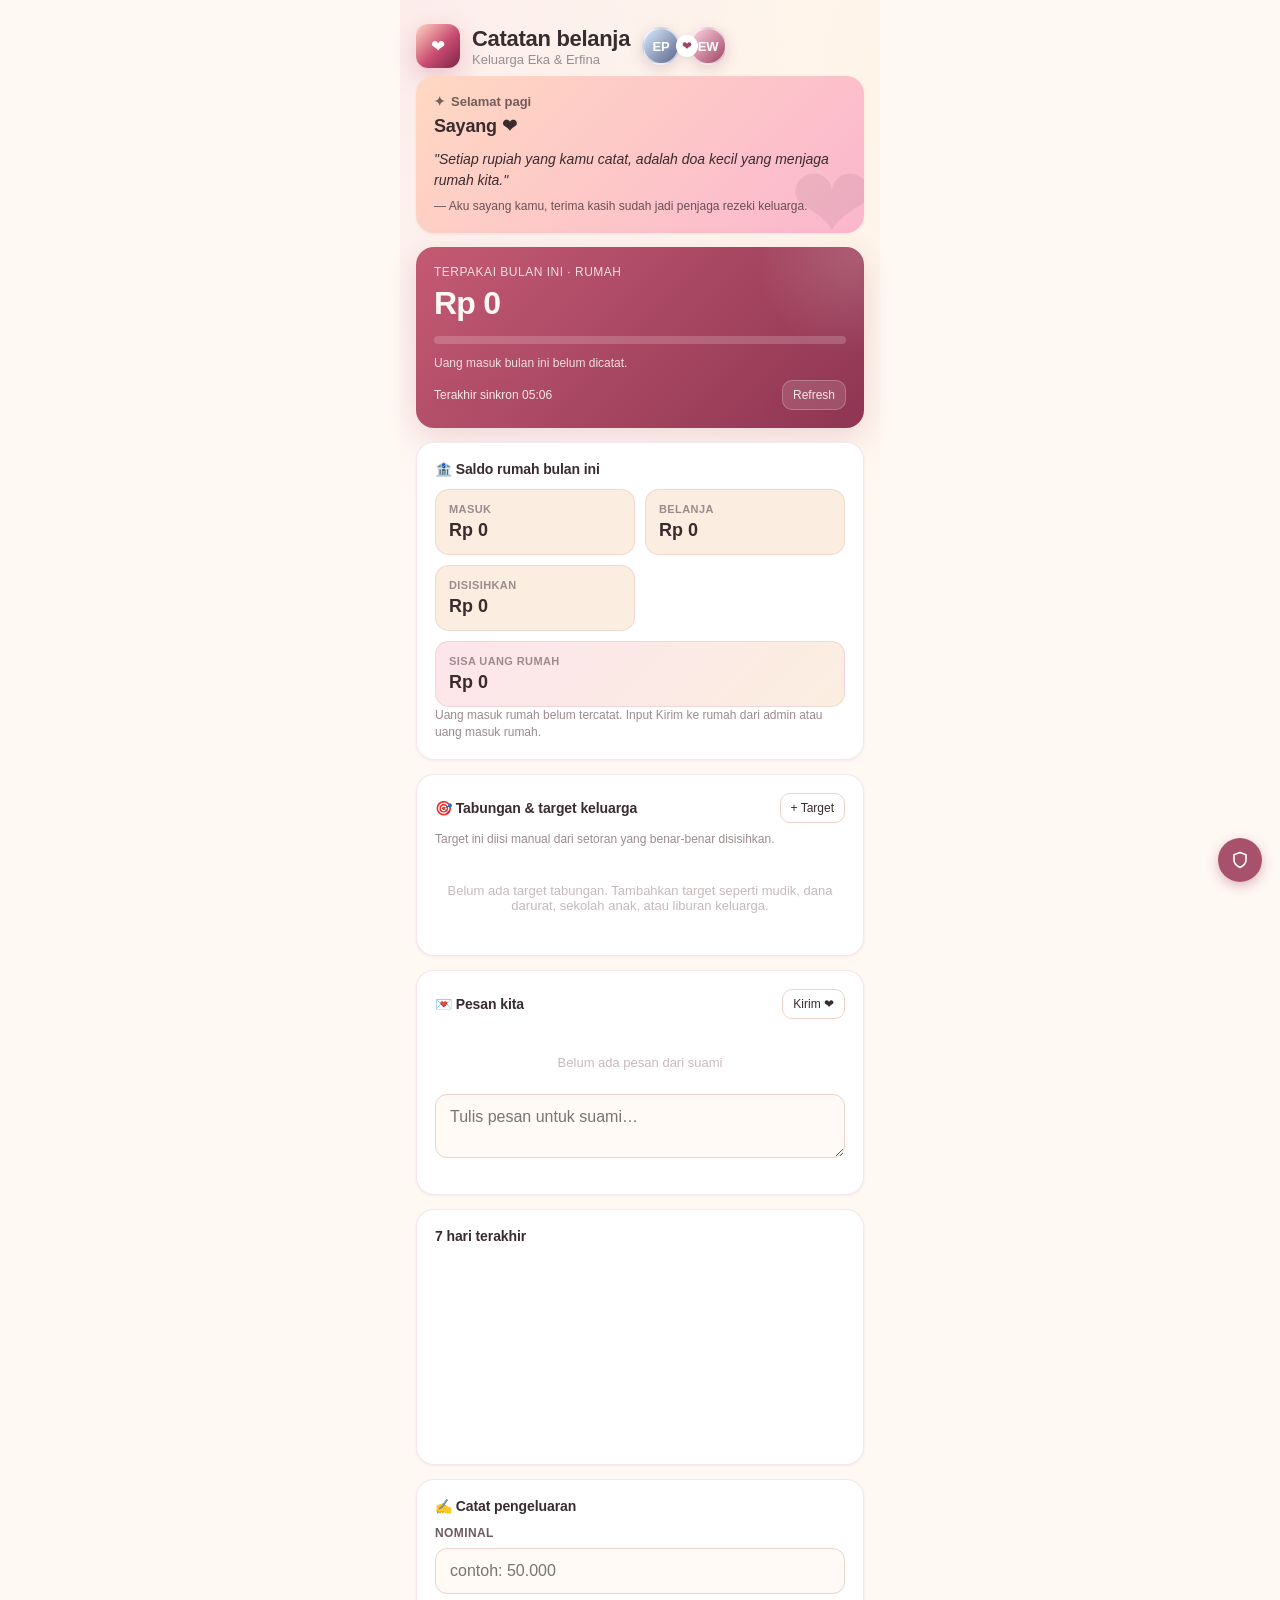
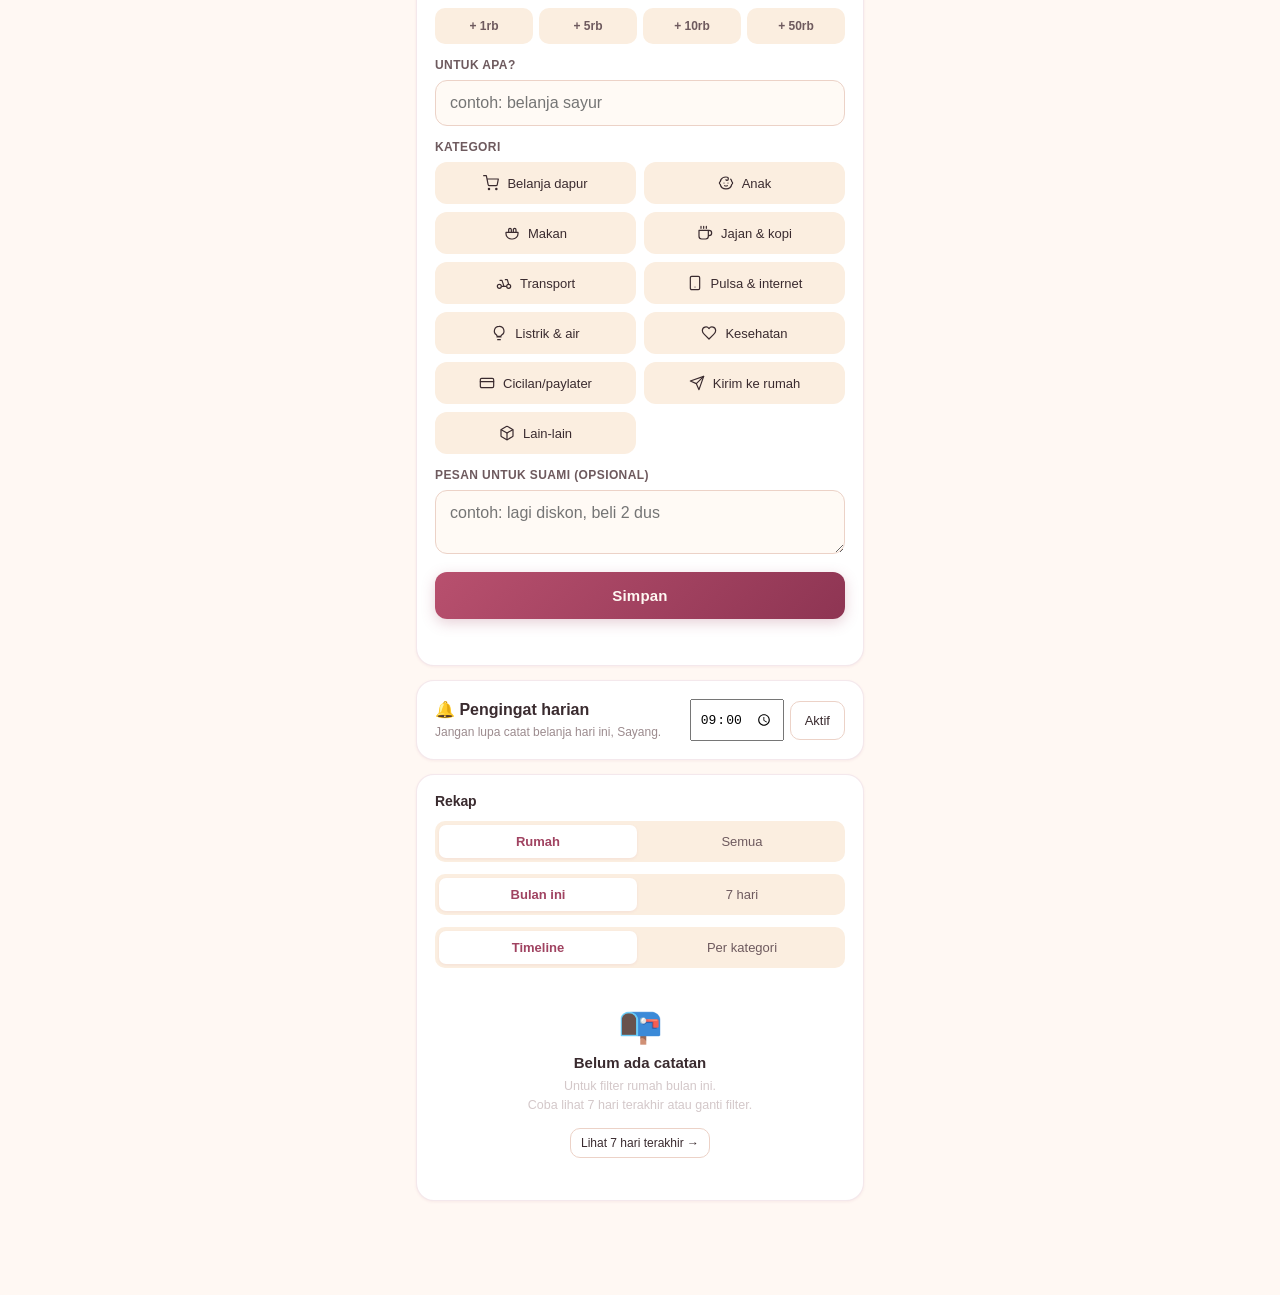
==== commit 001d780e: "Add files via upload" ====
--- a/index.html
+++ b/index.html
@@ -340,7 +340,8 @@
 }
 
 function renderContent() {
-  document.getElementById('content').innerHTML = currentView === 'cat' ? renderCategorySummary(cachedData) : renderTimeline(cachedData, { editable: currentScope === 'rumah' });
+  const opts = { scope: currentScope, period: currentPeriod, editable: currentScope === 'rumah' };
+  document.getElementById('content').innerHTML = currentView === 'cat' ? renderCategorySummary(cachedData, opts) : renderTimeline(cachedData, opts);
 }
 
 async function saveExpense() {
@@ -459,5 +460,9 @@
 
 init();
 </script>
+<a href="admin.html" class="admin-fab" title="Buka admin (suami)" aria-label="Buka admin">
+  <svg width="18" height="18" viewBox="0 0 24 24" fill="none" stroke="currentColor" stroke-width="2.2" stroke-linecap="round" stroke-linejoin="round"><path d="M12 22s8-4 8-10V5l-8-3-8 3v7c0 6 8 10 8 10z"/></svg>
+</a>
+
 </body>
 </html>
--- a/styles.css
+++ b/styles.css
@@ -1132,3 +1132,62 @@
 /* v3.8.1 sync helper */
 .sync-row { display:flex; align-items:center; justify-content:space-between; gap:10px; margin-top:10px; font-size:12px; opacity:.92; }
 .card-elevated .sync-row .btn-secondary { background: rgba(255,255,255,.14); color: var(--text-inverse); border-color: rgba(255,255,255,.25); }
+
+
+/* v3.9 Floating Admin button — di halaman istri */
+.admin-fab{
+  position:fixed;bottom:18px;right:18px;
+  width:44px;height:44px;border-radius:50%;
+  background:rgba(160,67,97,0.92);color:#fff;
+  display:flex;align-items:center;justify-content:center;
+  text-decoration:none;
+  box-shadow:0 4px 12px rgba(160,67,97,0.35);
+  z-index:50;
+  transition:transform 0.15s, background 0.15s;
+  -webkit-tap-highlight-color:transparent;
+}
+.admin-fab:hover,.admin-fab:focus{
+  background:#a04361;transform:scale(1.05);outline:none;
+}
+.admin-fab:active{transform:scale(0.94)}
+@media (prefers-color-scheme: dark){
+  .admin-fab{background:rgba(212,121,141,0.85)}
+  .admin-fab:hover,.admin-fab:focus{background:#d4798d}
+}
+
+
+/* v3.9 Empty state ramah */
+.empty-fresh{
+  display:flex;flex-direction:column;align-items:center;
+  text-align:center;padding:24px 16px;
+}
+.empty-fresh .empty-icon{
+  font-size:36px;margin-bottom:8px;opacity:0.85;
+}
+.empty-fresh .empty-title{
+  font-weight:600;font-size:15px;margin-bottom:6px;color:var(--text);
+}
+.empty-fresh .empty-sub{
+  font-size:12.5px;line-height:1.55;opacity:0.78;margin-bottom:12px;
+}
+.empty-fresh .empty-actions{
+  display:flex;gap:8px;justify-content:center;
+}
+.empty-fresh .empty-actions .btn-secondary{
+  font-size:12px;padding:6px 14px;
+}
+
+
+/* v3.9 Header lock button (admin) */
+.header-lock-btn{
+  background:rgba(255,255,255,0.15);
+  border:1px solid rgba(255,255,255,0.25);
+  color:#fff;
+  width:34px;height:34px;border-radius:50%;
+  display:flex;align-items:center;justify-content:center;
+  cursor:pointer;flex-shrink:0;
+  transition:background 0.15s, transform 0.1s;
+  -webkit-tap-highlight-color:transparent;
+}
+.header-lock-btn:hover{background:rgba(255,255,255,0.25)}
+.header-lock-btn:active{transform:scale(0.92)}
